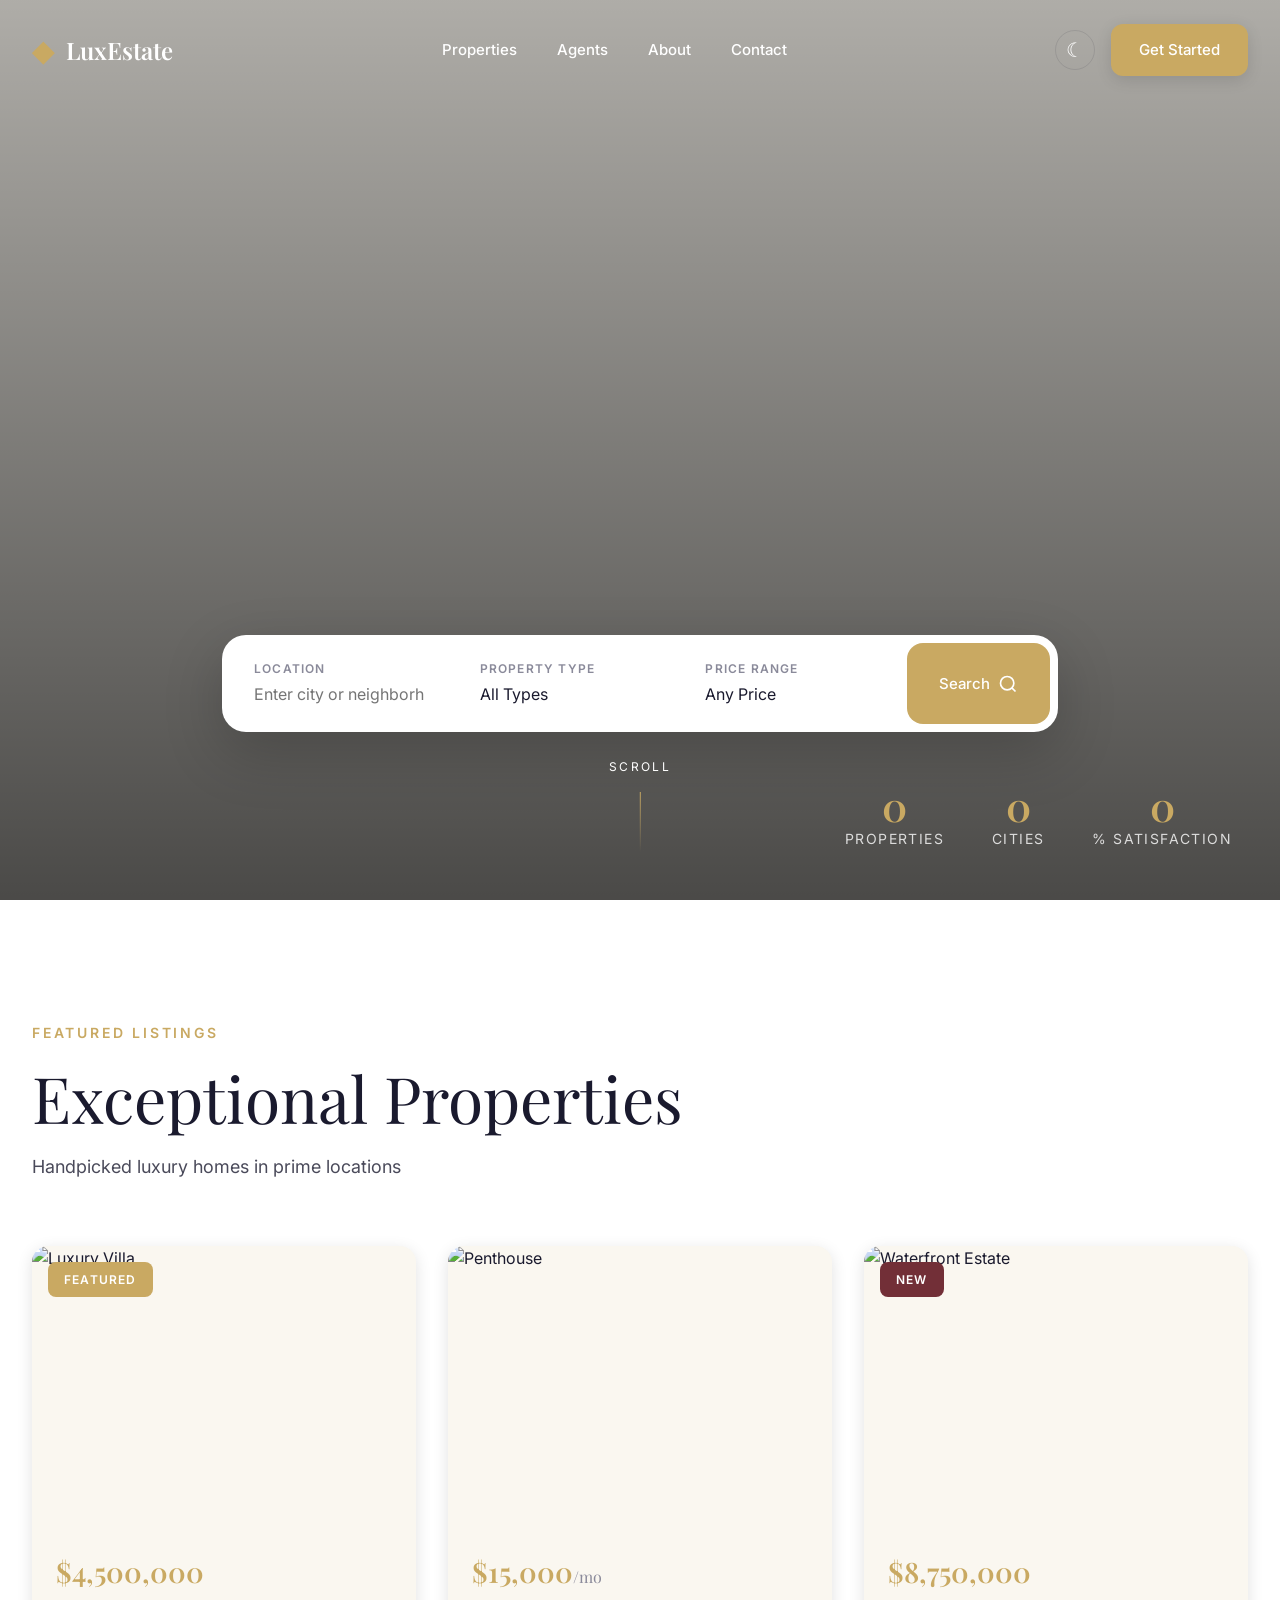
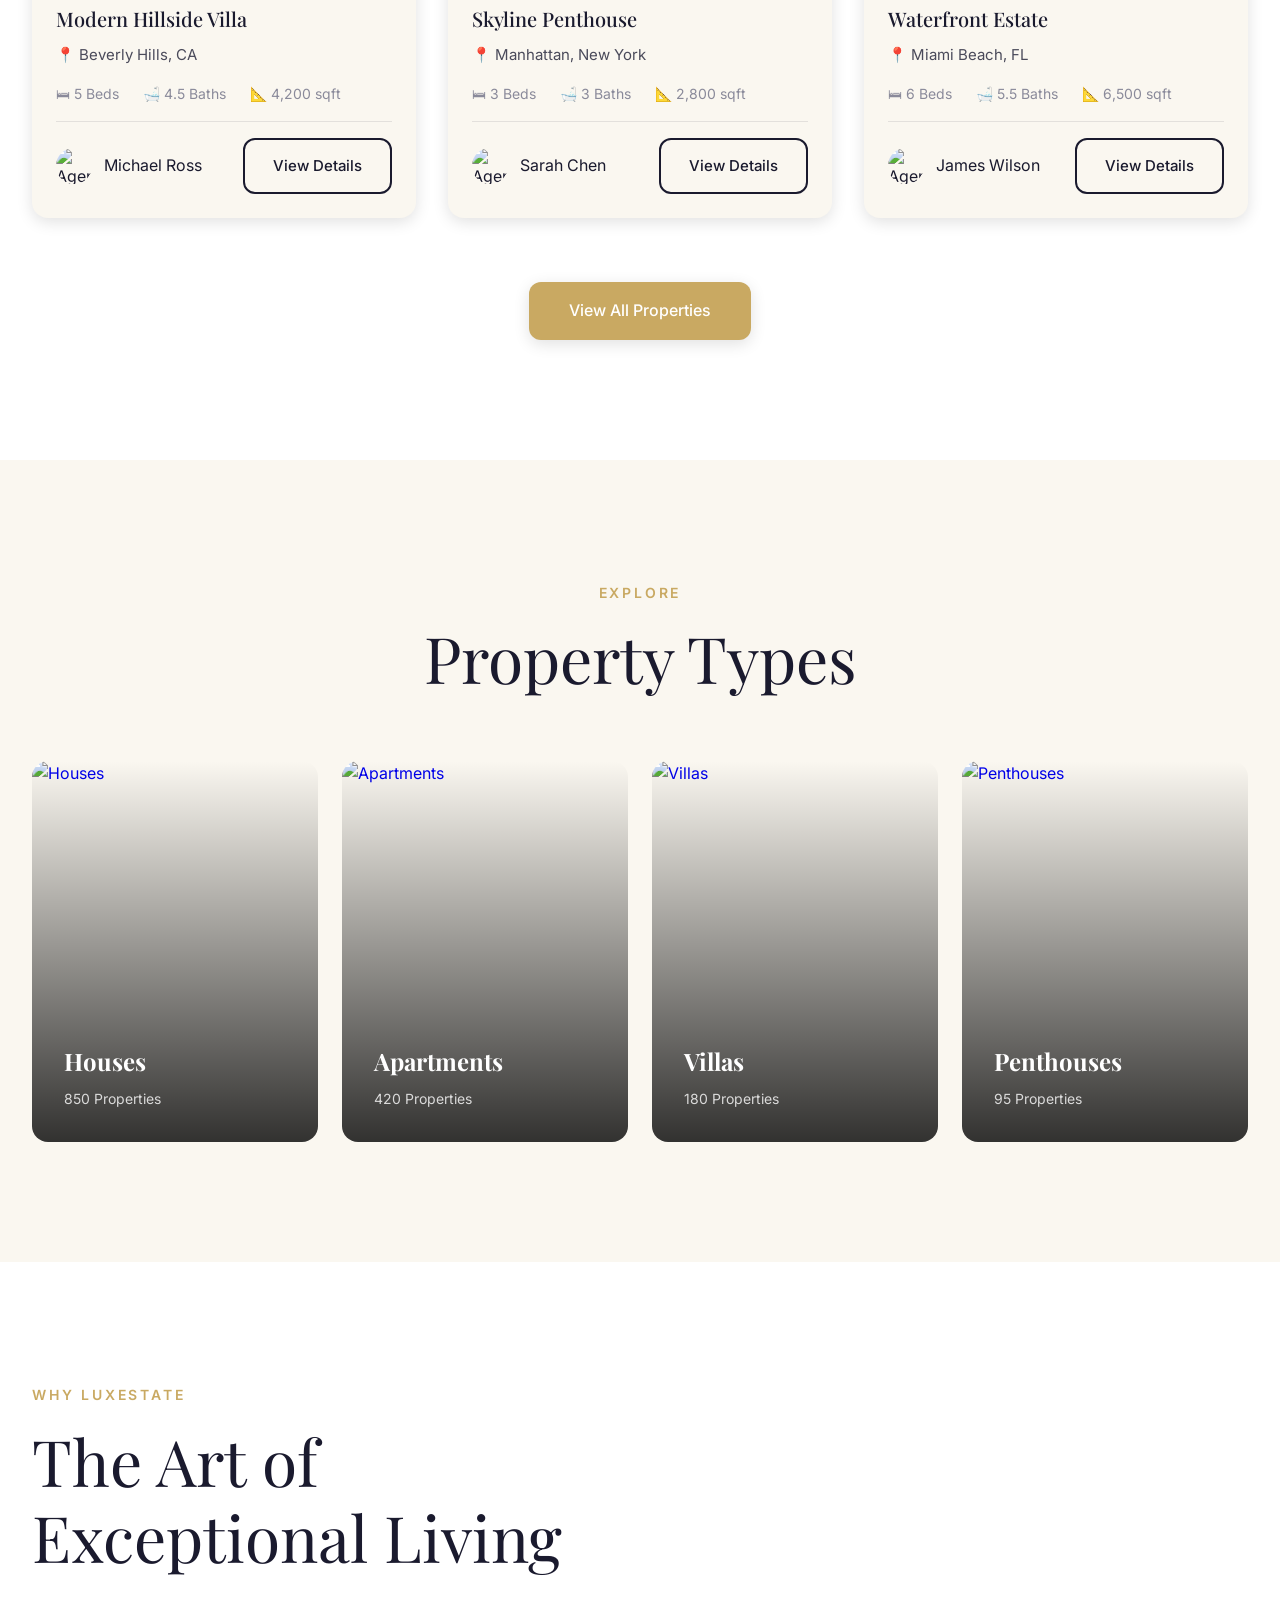
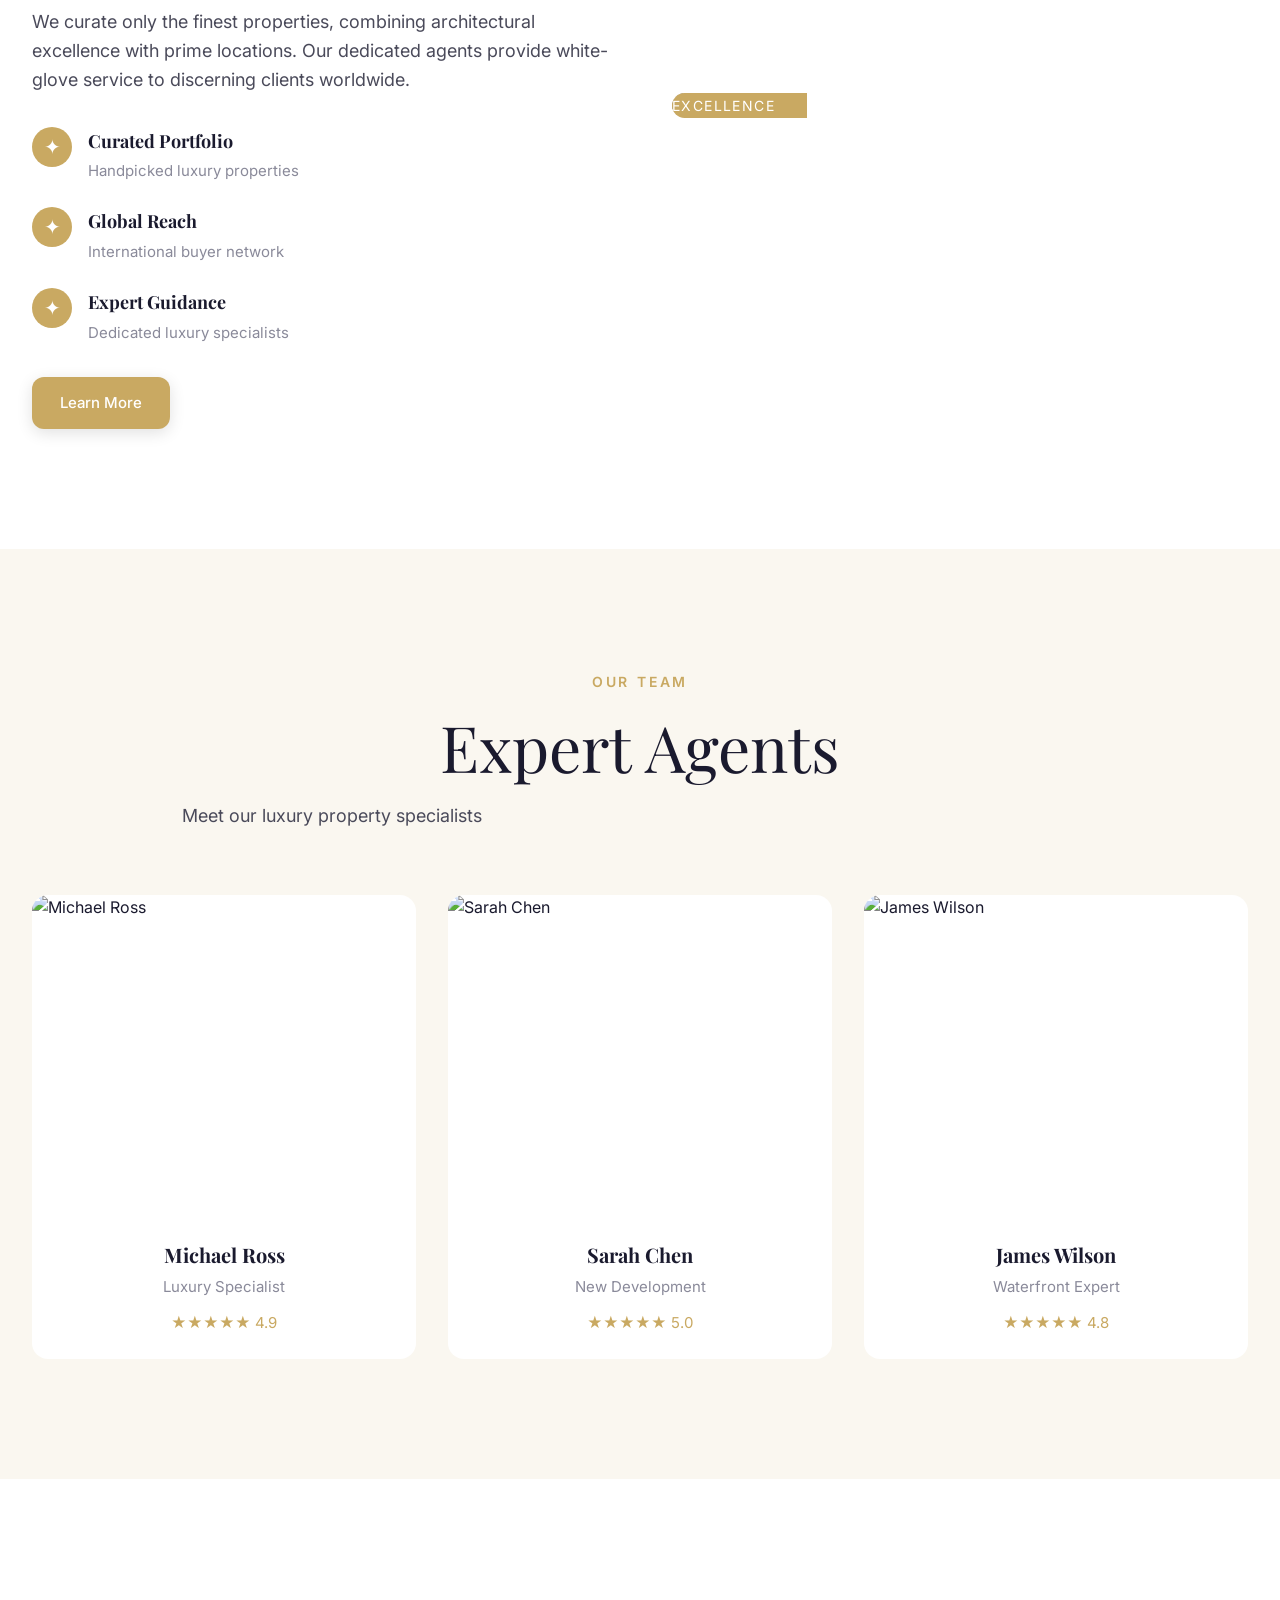
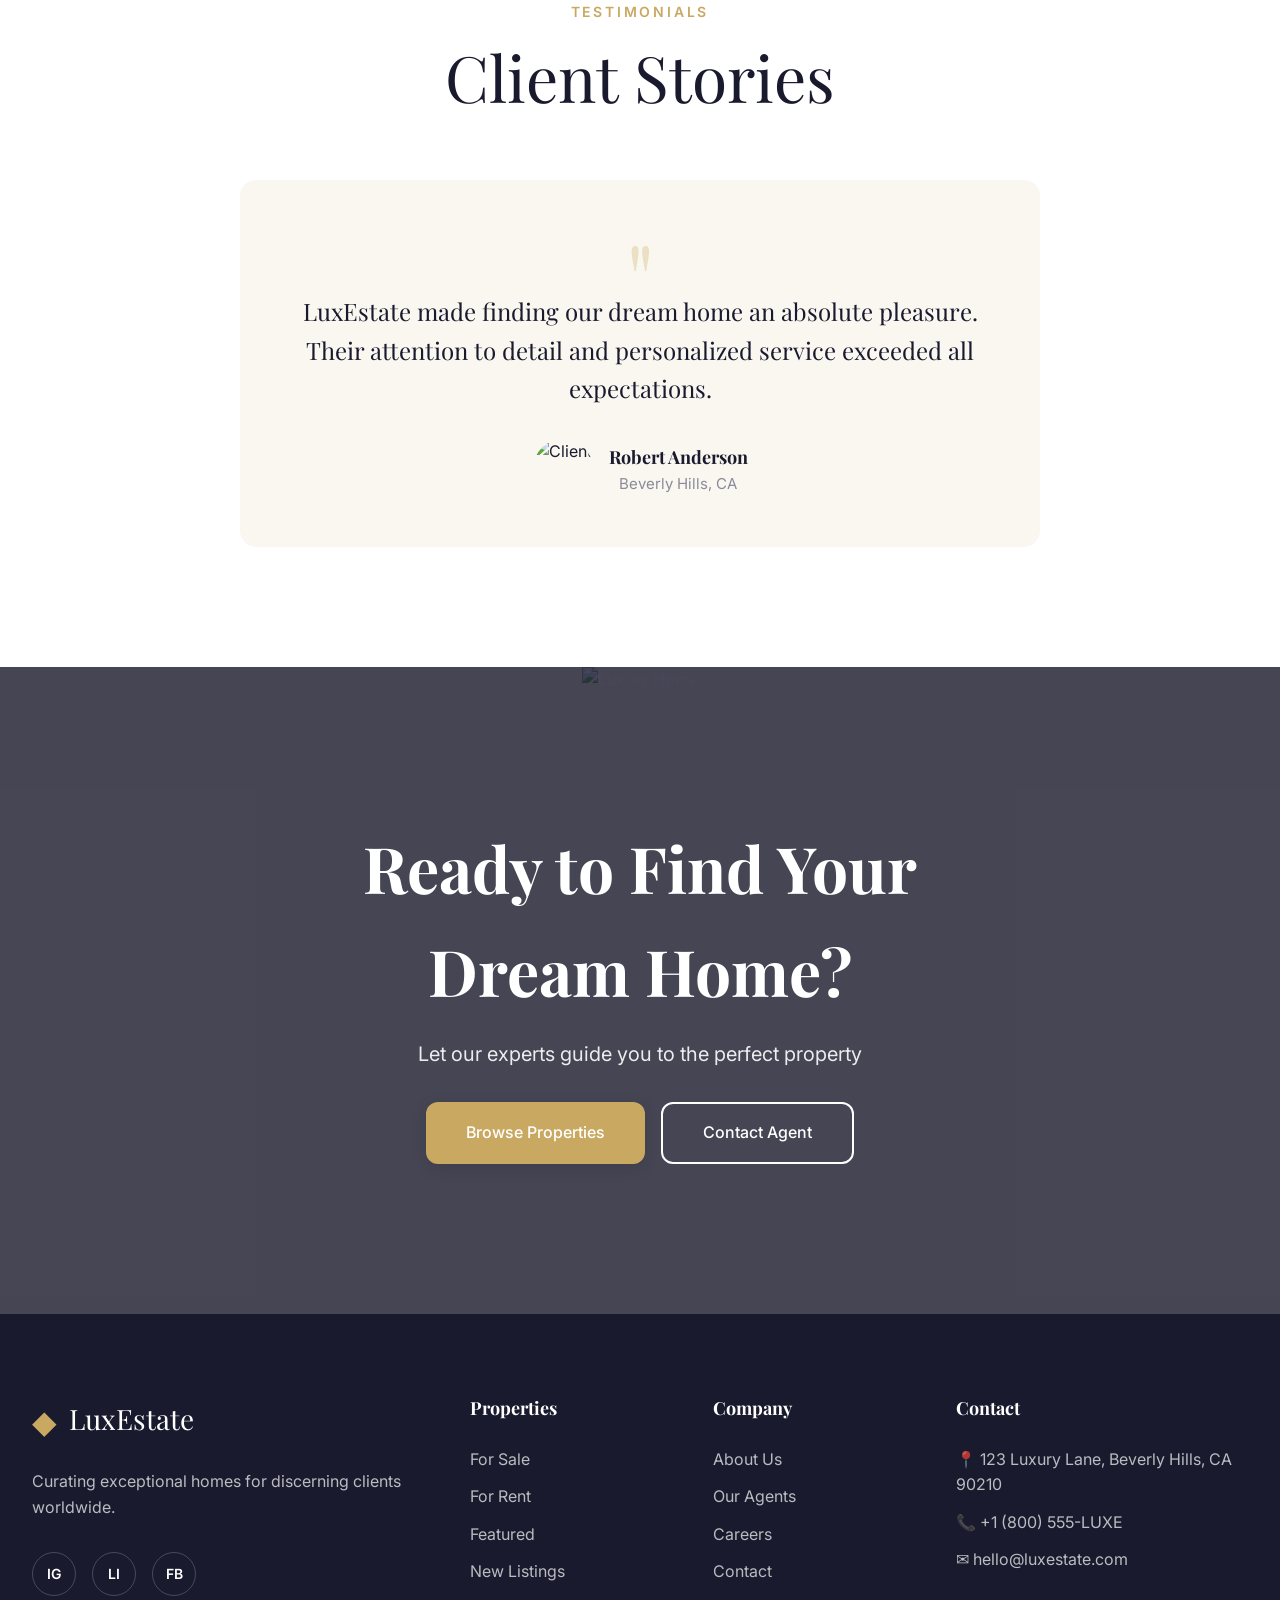
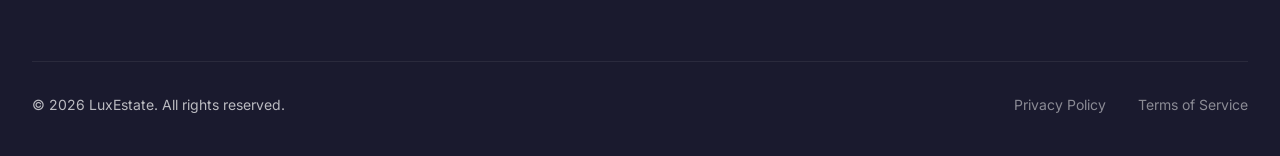
==== index.html @ 27dfebf6 "Initial commit: LuxEstate - Classic luxury real estate website\n\nFeatures:\n- Dramatic GSAP animati" ====
<!DOCTYPE html>
<html lang="en">
<head>
    <meta charset="UTF-8">
    <meta name="viewport" content="width=device-width, initial-scale=1.0">
    <title>LuxEstate - Premium Real Estate</title>
    <link rel="preconnect" href="https://fonts.googleapis.com">
    <link rel="preconnect" href="https://fonts.gstatic.com" crossorigin>
    <link href="https://fonts.googleapis.com/css2?family=Playfair+Display:wght@400;500;600;700&family=Inter:wght@300;400;500;600&display=swap" rel="stylesheet">
    <link rel="stylesheet" href="css/style.css">
    <script src="https://cdnjs.cloudflare.com/ajax/libs/gsap/3.12.2/gsap.min.js"></script>
    <script src="https://cdnjs.cloudflare.com/ajax/libs/gsap/3.12.2/ScrollTrigger.min.js"></script>
</head>
<body data-theme="light">
    <!-- Loading Screen -->
    <div id="loading-screen">
        <div class="loading-content">
            <div class="loading-logo">LuxEstate</div>
            <div class="loading-bar">
                <div class="loading-progress"></div>
            </div>
        </div>
    </div>

    <!-- Floating Navigation -->
    <nav id="navbar" class="floating-nav">
        <div class="nav-container">
            <a href="#" class="nav-logo">
                <span class="logo-icon">◆</span>
                <span class="logo-text">LuxEstate</span>
            </a>
            <div class="nav-links">
                <a href="#properties" class="nav-link">Properties</a>
                <a href="#agents" class="nav-link">Agents</a>
                <a href="#about" class="nav-link">About</a>
                <a href="#contact" class="nav-link">Contact</a>
            </div>
            <div class="nav-actions">
                <button id="theme-toggle" class="theme-btn" aria-label="Toggle theme">
                    <span class="theme-icon">☀</span>
                </button>
                <a href="#contact" class="btn btn-primary nav-cta">Get Started</a>
            </div>
            <button class="mobile-menu-btn" aria-label="Menu">
                <span></span><span></span><span></span>
            </button>
        </div>
    </nav>

    <!-- Hero Section -->
    <section id="hero" class="hero">
        <div class="hero-bg">
            <div class="hero-slideshow">
                <div class="slide active" style="background-image: url('https://images.unsplash.com/photo-1600596542815-ffad4c1539a9?w=1920')"></div>
                <div class="slide" style="background-image: url('https://images.unsplash.com/photo-1613490493576-7fde63acd811?w=1920')"></div>
                <div class="slide" style="background-image: url('https://images.unsplash.com/photo-1600607687939-ce8a6c25118c?w=1920')"></div>
            </div>
            <div class="hero-overlay"></div>
            <video class="hero-video" autoplay muted loop playsinline>
                <source src="https://assets.mixkit.co/videos/preview/mixkit-aerial-view-of-a-luxury-house-3241-large.mp4" type="video/mp4">
            </video>
        </div>
        <div class="hero-content">
            <div class="hero-label reveal-text">Luxury Living Redefined</div>
            <h1 class="hero-title">
                <span class="reveal-text">Discover</span>
                <span class="reveal-text gold">Extraordinary</span>
                <span class="reveal-text">Homes</span>
            </h1>
            <p class="hero-subtitle reveal-text">Premium properties curated for the discerning few</p>
            <div class="hero-search">
                <div class="search-box">
                    <div class="search-field">
                        <label>Location</label>
                        <input type="text" placeholder="Enter city or neighborhood">
                    </div>
                    <div class="search-field">
                        <label>Property Type</label>
                        <select>
                            <option>All Types</option>
                            <option>House</option>
                            <option>Condo</option>
                            <option>Villa</option>
                            <option>Penthouse</option>
                        </select>
                    </div>
                    <div class="search-field">
                        <label>Price Range</label>
                        <select>
                            <option>Any Price</option>
                            <option>$500k - $1M</option>
                            <option>$1M - $5M</option>
                            <option>$5M+</option>
                        </select>
                    </div>
                    <button class="btn btn-search">
                        <span>Search</span>
                        <svg width="20" height="20" viewBox="0 0 24 24" fill="none" stroke="currentColor" stroke-width="2">
                            <circle cx="11" cy="11" r="8"></circle>
                            <path d="m21 21-4.35-4.35"></path>
                        </svg>
                    </button>
                </div>
            </div>
        </div>
        <div class="hero-scroll">
            <div class="scroll-indicator">
                <span>Scroll</span>
                <div class="scroll-line"></div>
            </div>
        </div>
        <div class="hero-stats">
            <div class="stat-item" data-count="2500">
                <span class="stat-number">0</span>
                <span class="stat-label">Properties</span>
            </div>
            <div class="stat-item" data-count="150">
                <span class="stat-number">0</span>
                <span class="stat-label">Cities</span>
            </div>
            <div class="stat-item" data-count="98">
                <span class="stat-number">0</span>
                <span class="stat-label">% Satisfaction</span>
            </div>
        </div>
    </section>

    <!-- Featured Properties -->
    <section id="properties" class="featured-properties">
        <div class="container">
            <div class="section-header">
                <span class="section-label">Featured Listings</span>
                <h2 class="section-title">Exceptional Properties</h2>
                <p class="section-subtitle">Handpicked luxury homes in prime locations</p>
            </div>
            <div class="properties-grid">
                <!-- Property Card 1 -->
                <article class="property-card" data-tilt>
                    <div class="property-badge">Featured</div>
                    <div class="property-image">
                        <img src="https://images.unsplash.com/photo-1600585154340-be6161a56a0c?w=800" alt="Luxury Villa" loading="lazy">
                        <div class="property-overlay">
                            <button class="btn-favorite" aria-label="Add to favorites">
                                <svg width="24" height="24" viewBox="0 0 24 24" fill="none" stroke="currentColor" stroke-width="2">
                                    <path d="M20.84 4.61a5.5 5.5 0 0 0-7.78 0L12 5.67l-1.06-1.06a5.5 5.5 0 0 0-7.78 7.78l1.06 1.06L12 21.23l7.78-7.78 1.06-1.06a5.5 5.5 0 0 0 0-7.78z"></path>
                                </svg>
                            </button>
                            <span class="property-tag">For Sale</span>
                        </div>
                    </div>
                    <div class="property-info">
                        <div class="property-price">$4,500,000</div>
                        <h3 class="property-title">Modern Hillside Villa</h3>
                        <p class="property-address">📍 Beverly Hills, CA</p>
                        <div class="property-features">
                            <span>🛏 5 Beds</span>
                            <span>🛁 4.5 Baths</span>
                            <span>📐 4,200 sqft</span>
                        </div>
                        <div class="property-footer">
                            <div class="property-agent">
                                <img src="https://images.unsplash.com/photo-1560250097-0b93528c311a?w=100" alt="Agent" class="agent-avatar">
                                <span>Michael Ross</span>
                            </div>
                            <a href="properties/detail.html?id=1" class="btn btn-outline">View Details</a>
                        </div>
                    </div>
                </article>

                <!-- Property Card 2 -->
                <article class="property-card" data-tilt>
                    <div class="property-image">
                        <img src="https://images.unsplash.com/photo-1600607687644-c7171b42498c?w=800" alt="Penthouse" loading="lazy">
                        <div class="property-overlay">
                            <button class="btn-favorite" aria-label="Add to favorites">
                                <svg width="24" height="24" viewBox="0 0 24 24" fill="none" stroke="currentColor" stroke-width="2">
                                    <path d="M20.84 4.61a5.5 5.5 0 0 0-7.78 0L12 5.67l-1.06-1.06a5.5 5.5 0 0 0-7.78 7.78l1.06 1.06L12 21.23l7.78-7.78 1.06-1.06a5.5 5.5 0 0 0 0-7.78z"></path>
                                </svg>
                            </button>
                            <span class="property-tag rent">For Rent</span>
                        </div>
                    </div>
                    <div class="property-info">
                        <div class="property-price">$15,000<span class="price-period">/mo</span></div>
                        <h3 class="property-title">Skyline Penthouse</h3>
                        <p class="property-address">📍 Manhattan, New York</p>
                        <div class="property-features">
                            <span>🛏 3 Beds</span>
                            <span>🛁 3 Baths</span>
                            <span>📐 2,800 sqft</span>
                        </div>
                        <div class="property-footer">
                            <div class="property-agent">
                                <img src="https://images.unsplash.com/photo-1573496359142-b8d87734a5a2?w=100" alt="Agent" class="agent-avatar">
                                <span>Sarah Chen</span>
                            </div>
                            <a href="properties/detail.html?id=2" class="btn btn-outline">View Details</a>
                        </div>
                    </div>
                </article>

                <!-- Property Card 3 -->
                <article class="property-card" data-tilt>
                    <div class="property-badge new">New</div>
                    <div class="property-image">
                        <img src="https://images.unsplash.com/photo-1600566753190-17f0baa2a6c3?w=800" alt="Waterfront Estate" loading="lazy">
                        <div class="property-overlay">
                            <button class="btn-favorite" aria-label="Add to favorites">
                                <svg width="24" height="24" viewBox="0 0 24 24" fill="none" stroke="currentColor" stroke-width="2">
                                    <path d="M20.84 4.61a5.5 5.5 0 0 0-7.78 0L12 5.67l-1.06-1.06a5.5 5.5 0 0 0-7.78 7.78l1.06 1.06L12 21.23l7.78-7.78 1.06-1.06a5.5 5.5 0 0 0 0-7.78z"></path>
                                </svg>
                            </button>
                            <span class="property-tag">For Sale</span>
                        </div>
                    </div>
                    <div class="property-info">
                        <div class="property-price">$8,750,000</div>
                        <h3 class="property-title">Waterfront Estate</h3>
                        <p class="property-address">📍 Miami Beach, FL</p>
                        <div class="property-features">
                            <span>🛏 6 Beds</span>
                            <span>🛁 5.5 Baths</span>
                            <span>📐 6,500 sqft</span>
                        </div>
                        <div class="property-footer">
                            <div class="property-agent">
                                <img src="https://images.unsplash.com/photo-1472099645785-5658abf4ff4e?w=100" alt="Agent" class="agent-avatar">
                                <span>James Wilson</span>
                            </div>
                            <a href="properties/detail.html?id=3" class="btn btn-outline">View Details</a>
                        </div>
                    </div>
                </article>
            </div>
            <div class="section-footer">
                <a href="properties/index.html" class="btn btn-primary btn-large">View All Properties</a>
            </div>
        </div>
    </section>

    <!-- Property Categories -->
    <section id="categories" class="categories">
        <div class="container">
            <div class="section-header centered">
                <span class="section-label">Explore</span>
                <h2 class="section-title">Property Types</h2>
            </div>
            <div class="categories-grid">
                <a href="properties/index.html?type=house" class="category-card">
                    <div class="category-image">
                        <img src="https://images.unsplash.com/photo-1600047509807-ba8f99d2cdde?w=600" alt="Houses">
                    </div>
                    <div class="category-content">
                        <h3>Houses</h3>
                        <span class="category-count">850 Properties</span>
                    </div>
                </a>
                <a href="properties/index.html?type=apartment" class="category-card">
                    <div class="category-image">
                        <img src="https://images.unsplash.com/photo-1545324418-cc1a3fa10c00?w=600" alt="Apartments">
                    </div>
                    <div class="category-content">
                        <h3>Apartments</h3>
                        <span class="category-count">420 Properties</span>
                    </div>
                </a>
                <a href="properties/index.html?type=villa" class="category-card">
                    <div class="category-image">
                        <img src="https://images.unsplash.com/photo-1613490493576-7fde63acd811?w=600" alt="Villas">
                    </div>
                    <div class="category-content">
                        <h3>Villas</h3>
                        <span class="category-count">180 Properties</span>
                    </div>
                </a>
                <a href="properties/index.html?type=penthouse" class="category-card">
                    <div class="category-image">
                        <img src="https://images.unsplash.com/photo-1600607687939-ce8a6c25118c?w=600" alt="Penthouses">
                    </div>
                    <div class="category-content">
                        <h3>Penthouses</h3>
                        <span class="category-count">95 Properties</span>
                    </div>
                </a>
            </div>
        </div>
    </section>

    <!-- Why Choose Us -->
    <section id="why-us" class="why-us">
        <div class="container">
            <div class="why-us-grid">
                <div class="why-us-content">
                    <span class="section-label">Why LuxEstate</span>
                    <h2 class="section-title">The Art of Exceptional Living</h2>
                    <p class="section-text">We curate only the finest properties, combining architectural excellence with prime locations. Our dedicated agents provide white-glove service to discerning clients worldwide.</p>
                    <div class="features-list">
                        <div class="feature-item">
                            <div class="feature-icon">✦</div>
                            <div class="feature-text">
                                <h4>Curated Portfolio</h4>
                                <p>Handpicked luxury properties</p>
                            </div>
                        </div>
                        <div class="feature-item">
                            <div class="feature-icon">✦</div>
                            <div class="feature-text">
                                <h4>Global Reach</h4>
                                <p>International buyer network</p>
                            </div>
                        </div>
                        <div class="feature-item">
                            <div class="feature-icon">✦</div>
                            <div class="feature-text">
                                <h4>Expert Guidance</h4>
                                <p>Dedicated luxury specialists</p>
                            </div>
                        </div>
                    </div>
                    <a href="#about" class="btn btn-primary">Learn More</a>
                </div>
                <div class="why-us-image">
                    <div class="image-wrapper">
                        <img src="https://images.unsplash.com/photo-1600573472550-999b3c0e1459?w=800" alt="Luxury Interior">
                        <div class="experience-badge">
                            <span class="years">25+</span>
                            <span class="text">Years of<br>Excellence</span>
                        </div>
                    </div>
                </div>
            </div>
        </div>
    </section>

    <!-- Top Agents -->
    <section id="agents" class="top-agents">
        <div class="container">
            <div class="section-header centered">
                <span class="section-label">Our Team</span>
                <h2 class="section-title">Expert Agents</h2>
                <p class="section-subtitle">Meet our luxury property specialists</p>
            </div>
            <div class="agents-grid">
                <div class="agent-card">
                    <div class="agent-image">
                        <img src="https://images.unsplash.com/photo-1560250097-0b93528c311a?w=400" alt="Michael Ross">
                        <div class="agent-overlay">
                            <div class="agent-stats">
                                <span>128 Sales</span>
                                <span>$450M Volume</span>
                            </div>
                        </div>
                    </div>
                    <div class="agent-info">
                        <h3>Michael Ross</h3>
                        <p class="agent-title">Luxury Specialist</p>
                        <div class="agent-rating">★★★★★ 4.9</div>
                    </div>
                </div>
                <div class="agent-card">
                    <div class="agent-image">
                        <img src="https://images.unsplash.com/photo-1573496359142-b8d87734a5a2?w=400" alt="Sarah Chen">
                        <div class="agent-overlay">
                            <div class="agent-stats">
                                <span>95 Sales</span>
                                <span>$380M Volume</span>
                            </div>
                        </div>
                    </div>
                    <div class="agent-info">
                        <h3>Sarah Chen</h3>
                        <p class="agent-title">New Development</p>
                        <div class="agent-rating">★★★★★ 5.0</div>
                    </div>
                </div>
                <div class="agent-card">
                    <div class="agent-image">
                        <img src="https://images.unsplash.com/photo-1472099645785-5658abf4ff4e?w=400" alt="James Wilson">
                        <div class="agent-overlay">
                            <div class="agent-stats">
                                <span>156 Sales</span>
                                <span>$520M Volume</span>
                            </div>
                        </div>
                    </div>
                    <div class="agent-info">
                        <h3>James Wilson</h3>
                        <p class="agent-title">Waterfront Expert</p>
                        <div class="agent-rating">★★★★★ 4.8</div>
                    </div>
                </div>
            </div>
        </div>
    </section>

    <!-- Testimonials -->
    <section id="testimonials" class="testimonials">
        <div class="container">
            <div class="section-header centered">
                <span class="section-label">Testimonials</span>
                <h2 class="section-title">Client Stories</h2>
            </div>
            <div class="testimonials-slider">
                <div class="testimonial-card">
                    <div class="testimonial-quote">"</div>
                    <p class="testimonial-text">LuxEstate made finding our dream home an absolute pleasure. Their attention to detail and personalized service exceeded all expectations.</p>
                    <div class="testimonial-author">
                        <img src="https://images.unsplash.com/photo-1507003211169-0a1dd7228f2d?w=100" alt="Client">
                        <div>
                            <h4>Robert Anderson</h4>
                            <p>Beverly Hills, CA</p>
                        </div>
                    </div>
                </div>
            </div>
        </div>
    </section>

    <!-- CTA Section -->
    <section id="cta" class="cta-section">
        <div class="cta-background">
            <img src="https://images.unsplash.com/photo-1600566753086-00f18fb6b3ea?w=1920" alt="Luxury Home">
        </div>
        <div class="cta-overlay"></div>
        <div class="cta-content">
            <h2 class="cta-title">Ready to Find Your Dream Home?</h2>
            <p class="cta-subtitle">Let our experts guide you to the perfect property</p>
            <div class="cta-buttons">
                <a href="properties/index.html" class="btn btn-primary btn-large">Browse Properties</a>
                <a href="#contact" class="btn btn-outline btn-large light">Contact Agent</a>
            </div>
        </div>
    </section>

    <!-- Footer -->
    <footer class="footer">
        <div class="container">
            <div class="footer-grid">
                <div class="footer-brand">
                    <a href="#" class="footer-logo">
                        <span class="logo-icon">◆</span>
                        <span class="logo-text">LuxEstate</span>
                    </a>
                    <p class="footer-tagline">Curating exceptional homes for discerning clients worldwide.</p>
                    <div class="social-links">
                        <a href="#" aria-label="Instagram">IG</a>
                        <a href="#" aria-label="LinkedIn">LI</a>
                        <a href="#" aria-label="Facebook">FB</a>
                    </div>
                </div>
                <div class="footer-links">
                    <h4>Properties</h4>
                    <ul>
                        <li><a href="properties/index.html">For Sale</a></li>
                        <li><a href="properties/index.html?type=rent">For Rent</a></li>
                        <li><a href="properties/index.html?featured=true">Featured</a></li>
                        <li><a href="properties/index.html?new=true">New Listings</a></li>
                    </ul>
                </div>
                <div class="footer-links">
                    <h4>Company</h4>
                    <ul>
                        <li><a href="#about">About Us</a></li>
                        <li><a href="#agents">Our Agents</a></li>
                        <li><a href="#">Careers</a></li>
                        <li><a href="#contact">Contact</a></li>
                    </ul>
                </div>
                <div class="footer-contact">
                    <h4>Contact</h4>
                    <p>📍 123 Luxury Lane, Beverly Hills, CA 90210</p>
                    <p>📞 +1 (800) 555-LUXE</p>
                    <p>✉ hello@luxestate.com</p>
                </div>
            </div>
            <div class="footer-bottom">
                <p>&copy; 2026 LuxEstate. All rights reserved.</p>
                <div class="footer-legal">
                    <a href="#">Privacy Policy</a>
                    <a href="#">Terms of Service</a>
                </div>
            </div>
        </div>
    </footer>

    <!-- Mobile Bottom Navigation -->
    <nav class="mobile-nav">
        <a href="#hero" class="mobile-nav-item active">
            <span class="icon">🏠</span>
            <span>Home</span>
        </a>
        <a href="properties/index.html" class="mobile-nav-item">
            <span class="icon">🏢</span>
            <span>Properties</span>
        </a>
        <a href="#agents" class="mobile-nav-item">
            <span class="icon">👤</span>
            <span>Agents</span>
        </a>
        <a href="#contact" class="mobile-nav-item">
            <span class="icon">✉</span>
            <span>Contact</span>
        </a>
    </nav>

    <script src="js/app.js"></script>
</body>
</html>
---- css/style.css ----
/* LuxEstate - Classic Luxury Real Estate
 * Design System: Classic + Dramatic Animations
 * Fonts: Playfair Display + Inter
 */

/* ========================================
   CSS VARIABLES & THEMES
   ======================================== */
:root {
    /* Classic Light Theme */
    --bg-primary: #FAF7F0;
    --bg-secondary: #FFFFFF;
    --bg-tertiary: #F5F2EB;
    --bg-dark: #1A1A2E;
    
    --text-primary: #1A1A2E;
    --text-secondary: #4A4A5A;
    --text-muted: #8A8A9A;
    --text-light: #FFFFFF;
    
    --accent-gold: #C9A962;
    --accent-gold-light: #D4AF37;
    --accent-gold-dark: #A88B4A;
    --accent-burgundy: #722F37;
    --accent-navy: #1A1A2E;
    
    --border-light: rgba(26, 26, 46, 0.1);
    --border-medium: rgba(26, 26, 46, 0.2);
    
    --shadow-sm: 0 2px 8px rgba(0,0,0,0.08);
    --shadow-md: 0 4px 16px rgba(0,0,0,0.12);
    --shadow-lg: 0 8px 32px rgba(0,0,0,0.15);
    --shadow-xl: 0 20px 60px rgba(0,0,0,0.2);
    
    --radius-sm: 8px;
    --radius-md: 12px;
    --radius-lg: 16px;
    --radius-xl: 24px;
    
    --font-display: 'Playfair Display', serif;
    --font-body: 'Inter', sans-serif;
    
    --transition-fast: 0.2s ease;
    --transition-medium: 0.4s cubic-bezier(0.4, 0, 0.2, 1);
    --transition-slow: 0.6s cubic-bezier(0.4, 0, 0.2, 1);
    
    --container-width: 1280px;
    --section-padding: 120px;
}

/* Dark Theme */
[data-theme="dark"] {
    --bg-primary: #0F0F1A;
    --bg-secondary: #1A1A2E;
    --bg-tertiary: #252540;
    --bg-dark: #0A0A12;
    
    --text-primary: #FAF7F0;
    --text-secondary: #C8C8D8;
    --text-muted: #888898;
    --text-light: #FFFFFF;
    
    --accent-gold: #D4AF37;
    --accent-gold-light: #E4C767;
    --accent-gold-dark: #C9A962;
    
    --border-light: rgba(250, 247, 240, 0.1);
    --border-medium: rgba(250, 247, 240, 0.2);
    
    --shadow-sm: 0 2px 8px rgba(0,0,0,0.3);
    --shadow-md: 0 4px 16px rgba(0,0,0,0.4);
    --shadow-lg: 0 8px 32px rgba(0,0,0,0.5);
    --shadow-xl: 0 20px 60px rgba(0,0,0,0.6);
}

/* ========================================
   RESET & BASE
   ======================================== */
*, *::before, *::after {
    margin: 0;
    padding: 0;
    box-sizing: border-box;
}

html {
    font-size: 16px;
    scroll-behavior: smooth;
    -webkit-font-smoothing: antialiased;
    -moz-osx-font-smoothing: grayscale;
}

body {
    font-family: var(--font-body);
    background-color: var(--bg-primary);
    color: var(--text-primary);
    line-height: 1.6;
    overflow-x: hidden;
    transition: background-color var(--transition-medium), color var(--transition-medium);
}

/* Hide scrollbar but allow scrolling */
::-webkit-scrollbar {
    width: 8px;
}

::-webkit-scrollbar-track {
    background: var(--bg-secondary);
}

::-webkit-scrollbar-thumb {
    background: var(--accent-gold);
    border-radius: 4px;
}

::-webkit-scrollbar-thumb:hover {
    background: var(--accent-gold-dark);
}

/* Selection */
::selection {
    background-color: var(--accent-gold);
    color: var(--text-primary);
}

/* ========================================
   LOADING SCREEN
   ======================================== */
#loading-screen {
    position: fixed;
    inset: 0;
    background: var(--bg-primary);
    display: flex;
    align-items: center;
    justify-content: center;
    z-index: 10000;
    transition: opacity 0.5s ease, visibility 0.5s ease;
}

#loading-screen.hidden {
    opacity: 0;
    visibility: hidden;
    pointer-events: none;
}

.loading-content {
    text-align: center;
}

.loading-logo {
    font-family: var(--font-display);
    font-size: 2.5rem;
    font-weight: 600;
    color: var(--text-primary);
    margin-bottom: 2rem;
    letter-spacing: 0.1em;
}

.loading-bar {
    width: 200px;
    height: 2px;
    background: var(--border-light);
    border-radius: 2px;
    overflow: hidden;
}

.loading-progress {
    width: 0%;
    height: 100%;
    background: var(--accent-gold);
    animation: loadingProgress 2s ease-in-out forwards;
}

@keyframes loadingProgress {
    0% { width: 0%; }
    100% { width: 100%; }
}

/* ========================================
   NAVIGATION
   ======================================== */
.floating-nav {
    position: fixed;
    top: 0;
    left: 0;
    right: 0;
    z-index: 1000;
    padding: 1.5rem 2rem;
    transition: all var(--transition-medium);
    background: transparent;
}

.floating-nav.scrolled {
    background: rgba(var(--bg-secondary), 0.9);
    backdrop-filter: blur(20px);
    -webkit-backdrop-filter: blur(20px);
    box-shadow: var(--shadow-sm);
    padding: 1rem 2rem;
}

.nav-container {
    max-width: var(--container-width);
    margin: 0 auto;
    display: flex;
    align-items: center;
    justify-content: space-between;
}

.nav-logo {
    display: flex;
    align-items: center;
    gap: 0.75rem;
    text-decoration: none;
    color: var(--text-light);
    font-family: var(--font-display);
    font-size: 1.5rem;
    font-weight: 600;
    transition: color var(--transition-fast);
}

.floating-nav.scrolled .nav-logo {
    color: var(--text-primary);
}

.logo-icon {
    color: var(--accent-gold);
    font-size: 1.75rem;
}

.nav-links {
    display: flex;
    gap: 2.5rem;
}

.nav-link {
    text-decoration: none;
    color: var(--text-light);
    font-weight: 500;
    font-size: 0.9375rem;
    position: relative;
    transition: color var(--transition-fast);
}

.floating-nav.scrolled .nav-link {
    color: var(--text-primary);
}

.nav-link::after {
    content: '';
    position: absolute;
    bottom: -4px;
    left: 0;
    width: 0;
    height: 2px;
    background: var(--accent-gold);
    transition: width var(--transition-fast);
}

.nav-link:hover::after {
    width: 100%;
}

.nav-actions {
    display: flex;
    align-items: center;
    gap: 1rem;
}

.theme-btn {
    width: 40px;
    height: 40px;
    border-radius: 50%;
    border: 1px solid var(--border-light);
    background: transparent;
    color: var(--text-light);
    font-size: 1.25rem;
    cursor: pointer;
    transition: all var(--transition-fast);
    display: flex;
    align-items: center;
    justify-content: center;
}

.floating-nav.scrolled .theme-btn {
    color: var(--text-primary);
}

.theme-btn:hover {
    background: var(--accent-gold);
    color: var(--text-light);
    border-color: var(--accent-gold);
}

.mobile-menu-btn {
    display: none;
    flex-direction: column;
    gap: 5px;
    background: none;
    border: none;
    cursor: pointer;
    padding: 5px;
}

.mobile-menu-btn span {
    width: 25px;
    height: 2px;
    background: var(--text-light);
    transition: all var(--transition-fast);
}

/* ========================================
   BUTTONS
   ======================================== */
.btn {
    display: inline-flex;
    align-items: center;
    justify-content: center;
    gap: 0.5rem;
    padding: 0.875rem 1.75rem;
    font-family: var(--font-body);
    font-weight: 500;
    font-size: 0.9375rem;
    border-radius: var(--radius-md);
    border: none;
    cursor: pointer;
    transition: all var(--transition-medium);
    text-decoration: none;
    position: relative;
    overflow: hidden;
}

.btn::before {
    content: '';
    position: absolute;
    top: 0;
    left: -100%;
    width: 100%;
    height: 100%;
    background: linear-gradient(
        90deg,
        transparent,
        rgba(255,255,255,0.2),
        transparent
    );
    transition: left 0.5s ease;
}

.btn:hover::before {
    left: 100%;
}

.btn-primary {
    background: var(--accent-gold);
    color: var(--text-light);
    box-shadow: var(--shadow-md);
}

.btn-primary:hover {
    background: var(--accent-gold-dark);
    transform: translateY(-2px);
    box-shadow: var(--shadow-lg);
}

.btn-outline {
    background: transparent;
    border: 2px solid var(--text-primary);
    color: var(--text-primary);
}

.btn-outline:hover {
    background: var(--text-primary);
    color: var(--bg-primary);
}

.btn-outline.light {
    border-color: var(--text-light);
    color: var(--text-light);
}

.btn-outline.light:hover {
    background: var(--text-light);
    color: var(--bg-dark);
}

.btn-large {
    padding: 1rem 2.5rem;
    font-size: 1rem;
}

/* ========================================
   HERO SECTION
   ======================================== */
.hero {
    position: relative;
    min-height: 100vh;
    display: flex;
    align-items: center;
    justify-content: center;
    overflow: hidden;
}

.hero-bg {
    position: absolute;
    inset: 0;
    z-index: 0;
}

.hero-slideshow {
    position: absolute;
    inset: 0;
}

.slide {
    position: absolute;
    inset: 0;
    background-size: cover;
    background-position: center;
    opacity: 0;
    transition: opacity 1.5s ease-in-out;
    animation: kenBurns 20s ease-in-out infinite alternate;
}

.slide.active {
    opacity: 1;
}

@keyframes kenBurns {
    0% { transform: scale(1.1); }
    100% { transform: scale(1); }
}

.hero-video {
    position: absolute;
    inset: 0;
    width: 100%;
    height: 100%;
    object-fit: cover;
    opacity: 0;
}

.hero-overlay {
    position: absolute;
    inset: 0;
    background: linear-gradient(
        to bottom,
        rgba(0,0,0,0.3) 0%,
        rgba(0,0,0,0.5) 50%,
        rgba(0,0,0,0.7) 100%
    );
    z-index: 1;
}

.hero-content {
    position: relative;
    z-index: 2;
    text-align: center;
    max-width: 900px;
    padding: 2rem;
    color: var(--text-light);
}

.hero-label {
    font-family: var(--font-body);
    font-size: 0.875rem;
    font-weight: 500;
    letter-spacing: 0.3em;
    text-transform: uppercase;
    color: var(--accent-gold);
    margin-bottom: 1.5rem;
}

.hero-title {
    font-family: var(--font-display);
    font-size: clamp(3rem, 8vw, 6rem);
    font-weight: 400;
    line-height: 1.1;
    margin-bottom: 1.5rem;
}

.hero-title .gold {
    color: var(--accent-gold);
    font-weight: 600;
}

.hero-subtitle {
    font-size: 1.25rem;
    color: rgba(255,255,255,0.8);
    margin-bottom: 3rem;
    font-weight: 300;
}

/* Hero Search */
.hero-search {
    margin-top: 3rem;
}

.search-box {
    display: flex;
    align-items: stretch;
    background: var(--bg-secondary);
    border-radius: var(--radius-xl);
    padding: 0.5rem;
    box-shadow: var(--shadow-xl);
    gap: 0.5rem;
}

.search-field {
    flex: 1;
    padding: 1rem 1.5rem;
    text-align: left;
}

.search-field label {
    display: block;
    font-size: 0.75rem;
    font-weight: 600;
    text-transform: uppercase;
    letter-spacing: 0.1em;
    color: var(--text-muted);
    margin-bottom: 0.25rem;
}

.search-field input,
.search-field select {
    width: 100%;
    border: none;
    background: transparent;
    font-size: 1rem;
    color: var(--text-primary);
    outline: none;
    font-family: var(--font-body);
}

.search-field select {
    cursor: pointer;
    appearance: none;
}

.btn-search {
    padding: 1rem 2rem;
    background: var(--accent-gold);
    color: var(--text-light);
    border-radius: var(--radius-lg);
}

/* Hero Scroll Indicator */
.hero-scroll {
    position: absolute;
    bottom: 3rem;
    left: 50%;
    transform: translateX(-50%);
    z-index: 2;
}

.scroll-indicator {
    display: flex;
    flex-direction: column;
    align-items: center;
    gap: 1rem;
    color: var(--text-light);
    font-size: 0.75rem;
    letter-spacing: 0.2em;
    text-transform: uppercase;
}

.scroll-line {
    width: 1px;
    height: 60px;
    background: linear-gradient(to bottom, var(--accent-gold), transparent);
    animation: scrollBounce 2s ease-in-out infinite;
}

@keyframes scrollBounce {
    0%, 100% { transform: translateY(0); opacity: 1; }
    50% { transform: translateY(20px); opacity: 0.5; }
}

/* Hero Stats */
.hero-stats {
    position: absolute;
    bottom: 3rem;
    right: 3rem;
    z-index: 2;
    display: flex;
    gap: 3rem;
    color: var(--text-light);
}

.stat-item {
    text-align: center;
}

.stat-number {
    display: block;
    font-family: var(--font-display);
    font-size: 2.5rem;
    font-weight: 600;
    color: var(--accent-gold);
    line-height: 1;
}

.stat-label {
    font-size: 0.875rem;
    opacity: 0.8;
    text-transform: uppercase;
    letter-spacing: 0.1em;
}

/* ========================================
   SECTIONS
   ======================================== */
.container {
    max-width: var(--container-width);
    margin: 0 auto;
    padding: 0 2rem;
}

.section-header {
    margin-bottom: 4rem;
}

.section-header.centered {
    text-align: center;
}

.section-label {
    display: inline-block;
    font-size: 0.875rem;
    font-weight: 600;
    letter-spacing: 0.2em;
    text-transform: uppercase;
    color: var(--accent-gold);
    margin-bottom: 1rem;
}

.section-title {
    font-family: var(--font-display);
    font-size: clamp(2.5rem, 5vw, 4rem);
    font-weight: 400;
    line-height: 1.2;
    margin-bottom: 1rem;
}

.section-subtitle {
    font-size: 1.125rem;
    color: var(--text-secondary);
    max-width: 600px;
}

.section-footer {
    text-align: center;
    margin-top: 4rem;
}

/* Featured Properties */
.featured-properties {
    padding: var(--section-padding) 0;
    background: var(--bg-secondary);
}

.properties-grid {
    display: grid;
    grid-template-columns: repeat(auto-fit, minmax(380px, 1fr));
    gap: 2rem;
}

/* Property Cards */
.property-card {
    background: var(--bg-primary);
    border-radius: var(--radius-lg);
    overflow: hidden;
    box-shadow: var(--shadow-md);
    transition: transform var(--transition-medium), box-shadow var(--transition-medium);
    position: relative;
    transform-style: preserve-3d;
    perspective: 1000px;
}

.property-card:hover {
    transform: translateY(-8px);
    box-shadow: var(--shadow-xl);
}

.property-badge {
    position: absolute;
    top: 1rem;
    left: 1rem;
    background: var(--accent-gold);
    color: var(--text-light);
    padding: 0.5rem 1rem;
    font-size: 0.75rem;
    font-weight: 600;
    letter-spacing: 0.1em;
    text-transform: uppercase;
    border-radius: var(--radius-sm);
    z-index: 2;
}

.property-badge.new {
    background: var(--accent-burgundy);
}

.property-image {
    position: relative;
    height: 280px;
    overflow: hidden;
}

.property-image img {
    width: 100%;
    height: 100%;
    object-fit: cover;
    transition: transform var(--transition-slow);
}

.property-card:hover .property-image img {
    transform: scale(1.05);
}

.property-overlay {
    position: absolute;
    inset: 0;
    background: linear-gradient(to top, rgba(0,0,0,0.6), transparent);
    opacity: 0;
    transition: opacity var(--transition-fast);
    display: flex;
    align-items: flex-end;
    justify-content: space-between;
    padding: 1rem;
}

.property-card:hover .property-overlay {
    opacity: 1;
}

.btn-favorite {
    width: 40px;
    height: 40px;
    border-radius: 50%;
    border: none;
    background: var(--bg-secondary);
    color: var(--text-primary);
    cursor: pointer;
    display: flex;
    align-items: center;
    justify-content: center;
    transition: all var(--transition-fast);
}

.btn-favorite:hover {
    background: var(--accent-burgundy);
    color: var(--text-light);
}

.property-tag {
    background: rgba(255,255,255,0.9);
    color: var(--text-primary);
    padding: 0.5rem 1rem;
    font-size: 0.75rem;
    font-weight: 600;
    border-radius: var(--radius-sm);
}

.property-tag.rent {
    background: var(--accent-navy);
    color: var(--text-light);
}

.property-info {
    padding: 1.5rem;
}

.property-price {
    font-family: var(--font-display);
    font-size: 1.75rem;
    font-weight: 600;
    color: var(--accent-gold);
    margin-bottom: 0.5rem;
}

.price-period {
    font-size: 1rem;
    font-weight: 400;
    color: var(--text-muted);
}

.property-title {
    font-family: var(--font-display);
    font-size: 1.25rem;
    font-weight: 500;
    margin-bottom: 0.5rem;
}

.property-address {
    font-size: 0.9375rem;
    color: var(--text-secondary);
    margin-bottom: 1rem;
}

.property-features {
    display: flex;
    gap: 1.5rem;
    font-size: 0.875rem;
    color: var(--text-muted);
    margin-bottom: 1rem;
}

.property-footer {
    display: flex;
    align-items: center;
    justify-content: space-between;
    padding-top: 1rem;
    border-top: 1px solid var(--border-light);
}

.property-agent {
    display: flex;
    align-items: center;
    gap: 0.75rem;
}

.agent-avatar {
    width: 36px;
    height: 36px;
    border-radius: 50%;
    object-fit: cover;
}

/* Categories */
.categories {
    padding: var(--section-padding) 0;
    background: var(--bg-primary);
}

.categories-grid {
    display: grid;
    grid-template-columns: repeat(4, 1fr);
    gap: 1.5rem;
}

.category-card {
    position: relative;
    border-radius: var(--radius-lg);
    overflow: hidden;
    aspect-ratio: 3/4;
    text-decoration: none;
    display: block;
}

.category-image {
    position: absolute;
    inset: 0;
}

.category-image img {
    width: 100%;
    height: 100%;
    object-fit: cover;
    transition: transform var(--transition-slow);
}

.category-card:hover .category-image img {
    transform: scale(1.1);
}

.category-content {
    position: absolute;
    inset: 0;
    background: linear-gradient(to top, rgba(0,0,0,0.8), transparent);
    display: flex;
    flex-direction: column;
    justify-content: flex-end;
    padding: 2rem;
    color: var(--text-light);
}

.category-content h3 {
    font-family: var(--font-display);
    font-size: 1.5rem;
    margin-bottom: 0.5rem;
}

.category-count {
    font-size: 0.875rem;
    opacity: 0.8;
}

/* Why Us */
.why-us {
    padding: var(--section-padding) 0;
    background: var(--bg-secondary);
}

.why-us-grid {
    display: grid;
    grid-template-columns: 1fr 1fr;
    gap: 4rem;
    align-items: center;
}

.why-us-content .section-text {
    font-size: 1.125rem;
    color: var(--text-secondary);
    margin: 2rem 0;
}

.features-list {
    margin: 2rem 0;
}

.feature-item {
    display: flex;
    align-items: flex-start;
    gap: 1rem;
    margin-bottom: 1.5rem;
}

.feature-icon {
    width: 40px;
    height: 40px;
    border-radius: 50%;
    background: var(--accent-gold);
    color: var(--text-light);
    display: flex;
    align-items: center;
    justify-content: center;
    font-size: 1.25rem;
    flex-shrink: 0;
}

.feature-text h4 {
    font-family: var(--font-display);
    font-size: 1.125rem;
    margin-bottom: 0.25rem;
}

.feature-text p {
    font-size: 0.9375rem;
    color: var(--text-muted);
}

.why-us-image {
    position: relative;
}

.image-wrapper {
    position: relative;
    border-radius: var(--radius-lg);
    overflow: hidden;
}

.image-wrapper img {
    width: 100%;
    height: auto;
    display: block;
}

.experience-badge {
    position: absolute;
    bottom: -2rem;
    left: -2rem;
    background: var(--accent-gold);
    color: var(--text-light);
    padding: 2rem;
    border-radius: var(--radius-lg);
    text-align: center;
}

.experience-badge .years {
    display: block;
    font-family: var(--font-display);
    font-size: 3rem;
    font-weight: 700;
    line-height: 1;
}

.experience-badge .text {
    font-size: 0.875rem;
    text-transform: uppercase;
    letter-spacing: 0.1em;
}

/* Top Agents */
.top-agents {
    padding: var(--section-padding) 0;
    background: var(--bg-primary);
}

.agents-grid {
    display: grid;
    grid-template-columns: repeat(3, 1fr);
    gap: 2rem;
}

.agent-card {
    background: var(--bg-secondary);
    border-radius: var(--radius-lg);
    overflow: hidden;
    transition: transform var(--transition-medium);
}

.agent-card:hover {
    transform: translateY(-8px);
}

.agent-image {
    position: relative;
    height: 320px;
    overflow: hidden;
}

.agent-image img {
    width: 100%;
    height: 100%;
    object-fit: cover;
    transition: transform var(--transition-slow);
}

.agent-card:hover .agent-image img {
    transform: scale(1.05);
}

.agent-overlay {
    position: absolute;
    inset: 0;
    background: linear-gradient(to top, rgba(0,0,0,0.7), transparent);
    opacity: 0;
    transition: opacity var(--transition-fast);
    display: flex;
    align-items: flex-end;
    justify-content: center;
    padding: 1.5rem;
}

.agent-card:hover .agent-overlay {
    opacity: 1;
}

.agent-stats {
    display: flex;
    gap: 2rem;
    color: var(--text-light);
    text-align: center;
}

.agent-stats span {
    font-size: 0.875rem;
}

.agent-info {
    padding: 1.5rem;
    text-align: center;
}

.agent-info h3 {
    font-family: var(--font-display);
    font-size: 1.25rem;
    margin-bottom: 0.25rem;
}

.agent-title {
    font-size: 0.9375rem;
    color: var(--text-muted);
    margin-bottom: 0.75rem;
}

.agent-rating {
    color: var(--accent-gold);
    font-size: 0.9375rem;
}

/* Testimonials */
.testimonials {
    padding: var(--section-padding) 0;
    background: var(--bg-secondary);
}

.testimonial-card {
    max-width: 800px;
    margin: 0 auto;
    text-align: center;
    padding: 3rem;
    background: var(--bg-primary);
    border-radius: var(--radius-lg);
    position: relative;
}

.testimonial-quote {
    font-family: var(--font-display);
    font-size: 6rem;
    line-height: 1;
    color: var(--accent-gold);
    opacity: 0.3;
}

.testimonial-text {
    font-family: var(--font-display);
    font-size: 1.5rem;
    line-height: 1.6;
    margin: -2rem 0 2rem;
}

.testimonial-author {
    display: flex;
    align-items: center;
    justify-content: center;
    gap: 1rem;
}

.testimonial-author img {
    width: 60px;
    height: 60px;
    border-radius: 50%;
    object-fit: cover;
}

.testimonial-author h4 {
    font-family: var(--font-display);
    font-size: 1.125rem;
}

.testimonial-author p {
    font-size: 0.9375rem;
    color: var(--text-muted);
}

/* CTA Section */
.cta-section {
    position: relative;
    padding: 150px 0;
    text-align: center;
    color: var(--text-light);
    overflow: hidden;
}

.cta-background {
    position: absolute;
    inset: 0;
    z-index: 0;
}

.cta-background img {
    width: 100%;
    height: 100%;
    object-fit: cover;
}

.cta-overlay {
    position: absolute;
    inset: 0;
    background: rgba(26, 26, 46, 0.8);
    z-index: 1;
}

.cta-content {
    position: relative;
    z-index: 2;
    max-width: 700px;
    margin: 0 auto;
    padding: 0 2rem;
}

.cta-title {
    font-family: var(--font-display);
    font-size: clamp(2.5rem, 5vw, 4rem);
    margin-bottom: 1rem;
}

.cta-subtitle {
    font-size: 1.25rem;
    opacity: 0.9;
    margin-bottom: 2rem;
}

.cta-buttons {
    display: flex;
    gap: 1rem;
    justify-content: center;
}

/* Footer */
.footer {
    background: var(--bg-dark);
    color: var(--text-light);
    padding: 80px 0 40px;
}

.footer-grid {
    display: grid;
    grid-template-columns: 2fr 1fr 1fr 1.5fr;
    gap: 3rem;
    margin-bottom: 4rem;
}

.footer-logo {
    display: flex;
    align-items: center;
    gap: 0.75rem;
    text-decoration: none;
    color: var(--text-light);
    font-family: var(--font-display);
    font-size: 1.75rem;
    margin-bottom: 1.5rem;
}

.footer-logo .logo-icon {
    color: var(--accent-gold);
    font-size: 2rem;
}

.footer-tagline {
    font-size: 1rem;
    opacity: 0.7;
    line-height: 1.6;
    margin-bottom: 2rem;
}

.social-links {
    display: flex;
    gap: 1rem;
}

.social-links a {
    width: 44px;
    height: 44px;
    border-radius: 50%;
    border: 1px solid rgba(255,255,255,0.2);
    display: flex;
    align-items: center;
    justify-content: center;
    text-decoration: none;
    color: var(--text-light);
    font-size: 0.875rem;
    font-weight: 600;
    transition: all var(--transition-fast);
}

.social-links a:hover {
    background: var(--accent-gold);
    border-color: var(--accent-gold);
    color: var(--text-light);
}

.footer-links h4 {
    font-family: var(--font-display);
    font-size: 1.125rem;
    margin-bottom: 1.5rem;
}

.footer-links ul {
    list-style: none;
}

.footer-links li {
    margin-bottom: 0.75rem;
}

.footer-links a {
    color: rgba(255,255,255,0.7);
    text-decoration: none;
    transition: color var(--transition-fast);
}

.footer-links a:hover {
    color: var(--accent-gold);
}

.footer-contact h4 {
    font-family: var(--font-display);
    font-size: 1.125rem;
    margin-bottom: 1.5rem;
}

.footer-contact p {
    margin-bottom: 0.75rem;
    opacity: 0.7;
}

.footer-bottom {
    display: flex;
    justify-content: space-between;
    align-items: center;
    padding-top: 2rem;
    border-top: 1px solid rgba(255,255,255,0.1);
    font-size: 0.875rem;
    opacity: 0.7;
}

.footer-legal {
    display: flex;
    gap: 2rem;
}

.footer-legal a {
    color: rgba(255,255,255,0.7);
    text-decoration: none;
    transition: color var(--transition-fast);
}

.footer-legal a:hover {
    color: var(--accent-gold);
}

/* Mobile Navigation */
.mobile-nav {
    display: none;
    position: fixed;
    bottom: 0;
    left: 0;
    right: 0;
    background: var(--bg-secondary);
    border-top: 1px solid var(--border-light);
    padding: 0.75rem;
    z-index: 1000;
    justify-content: space-around;
}

.mobile-nav-item {
    display: flex;
    flex-direction: column;
    align-items: center;
    gap: 0.25rem;
    text-decoration: none;
    color: var(--text-muted);
    font-size: 0.75rem;
    transition: color var(--transition-fast);
}

.mobile-nav-item .icon {
    font-size: 1.25rem;
}

.mobile-nav-item.active,
.mobile-nav-item:hover {
    color: var(--accent-gold);
}

/* ========================================
   ANIMATIONS & REVEALS
   ======================================== */
.reveal-text {
    opacity: 0;
    transform: translateY(30px);
}

.reveal-text.visible {
    opacity: 1;
    transform: translateY(0);
    transition: all 0.8s cubic-bezier(0.4, 0, 0.2, 1);
}

/* 3D Card Tilt Effect */
[data-tilt] {
    transform-style: preserve-3d;
    perspective: 1000px;
}

/* ========================================
   RESPONSIVE
   ======================================== */
@media (max-width: 1024px) {
    :root {
        --section-padding: 80px;
    }
    
    .nav-links,
    .nav-cta {
        display: none;
    }
    
    .mobile-menu-btn {
        display: flex;
    }
    
    .hero-stats {
        display: none;
    }
    
    .search-box {
        flex-direction: column;
    }
    
    .categories-grid {
        grid-template-columns: repeat(2, 1fr);
    }
    
    .why-us-grid {
        grid-template-columns: 1fr;
    }
    
    .why-us-image {
        order: -1;
    }
    
    .experience-badge {
        bottom: -1rem;
        left: 1rem;
        padding: 1rem;
    }
    
    .experience-badge .years {
        font-size: 2rem;
    }
    
    .agents-grid {
        grid-template-columns: repeat(2, 1fr);
    }
    
    .footer-grid {
        grid-template-columns: repeat(2, 1fr);
    }
}

@media (max-width: 768px) {
    .properties-grid {
        grid-template-columns: 1fr;
    }
    
    .categories-grid {
        grid-template-columns: 1fr;
    }
    
    .agents-grid {
        grid-template-columns: 1fr;
    }
    
    .footer-grid {
        grid-template-columns: 1fr;
    }
    
    .footer-bottom {
        flex-direction: column;
        gap: 1rem;
        text-align: center;
    }
    
    .hero-title {
        font-size: 2.5rem;
    }
    
    .mobile-nav {
        display: flex;
    }
    
    .footer {
        padding-bottom: 100px;
    }
    
    .cta-buttons {
        flex-direction: column;
    }
}

/* Dark mode specific adjustments */
[data-theme="dark"] .hero-overlay {
    background: linear-gradient(
        to bottom,
        rgba(0,0,0,0.5) 0%,
        rgba(0,0,0,0.7) 50%,
        rgba(0,0,0,0.9) 100%
    );
}

[data-theme="dark"] .nav-logo,
[data-theme="dark"] .nav-link,
[data-theme="dark"] .theme-btn {
    color: var(--text-light);
}

[data-theme="dark"] .floating-nav.scrolled .nav-logo,
[data-theme="dark"] .floating-nav.scrolled .nav-link {
    color: var(--text-light);
}
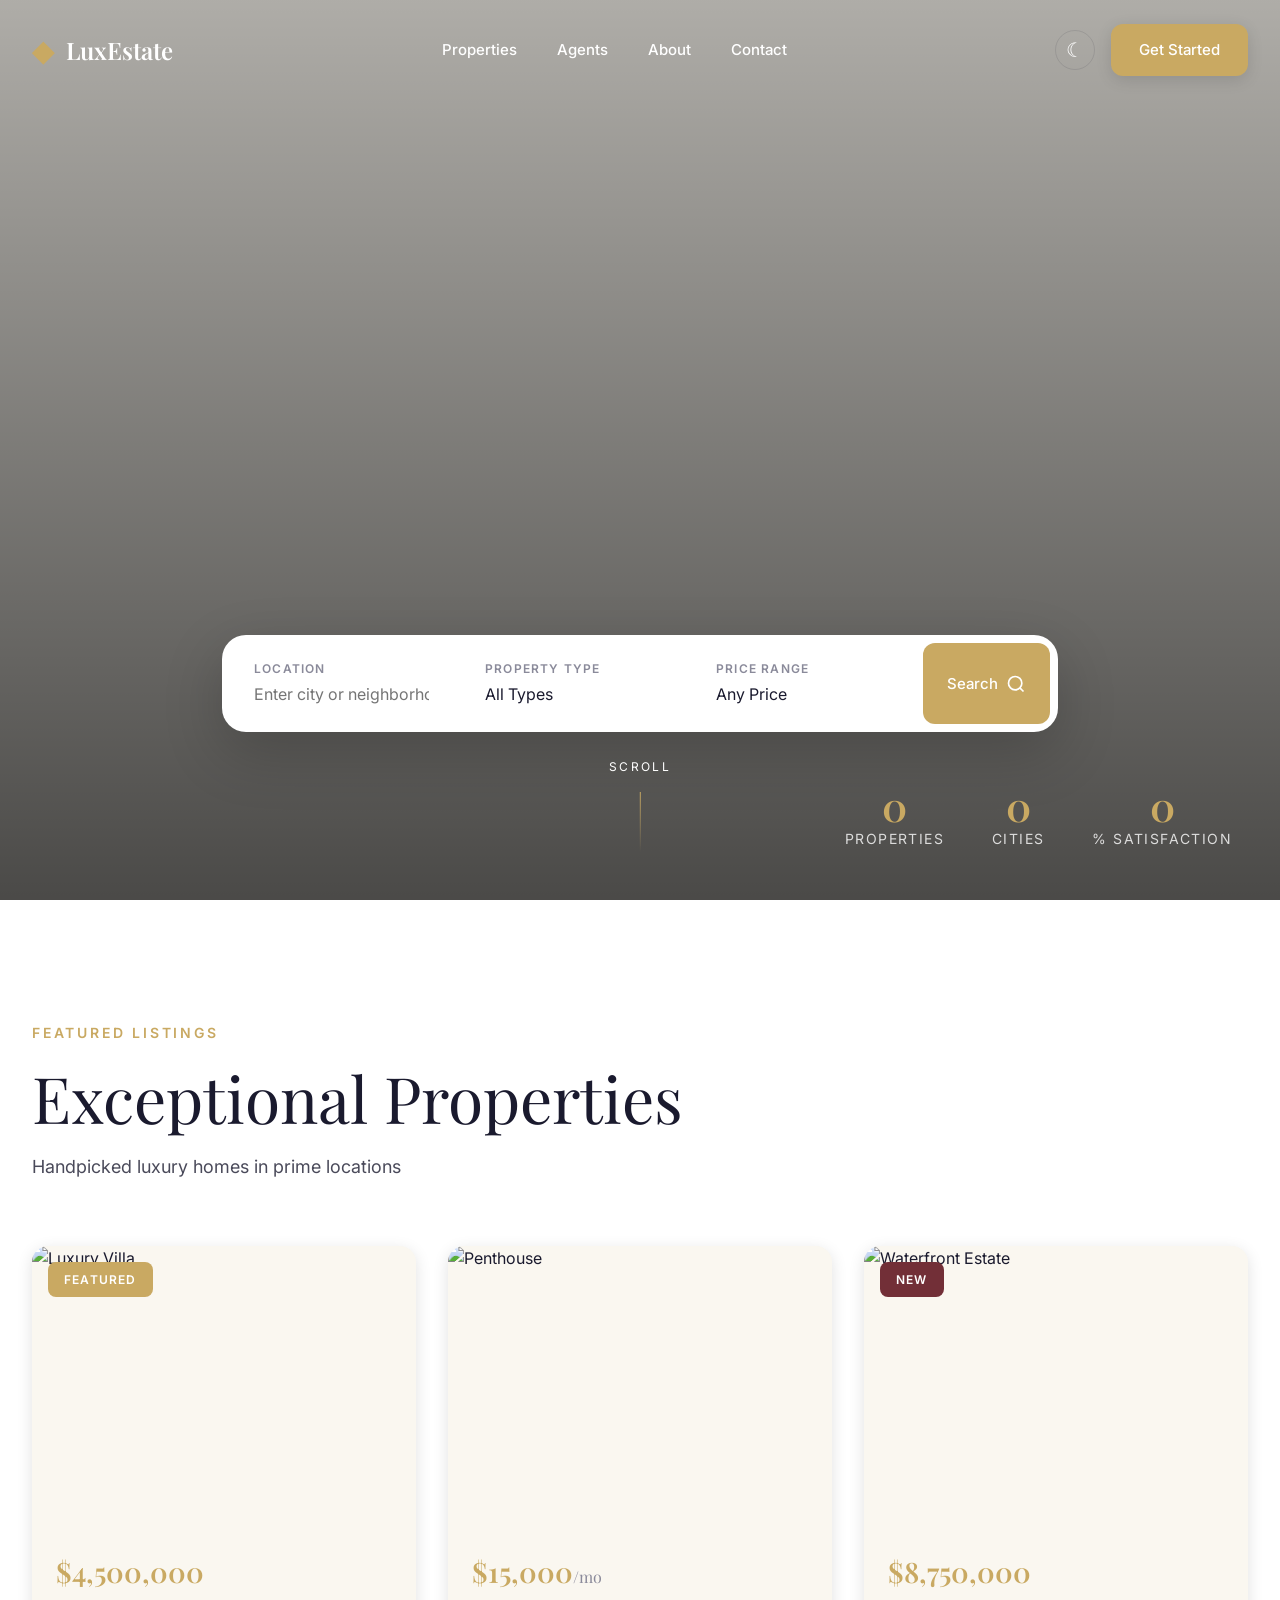
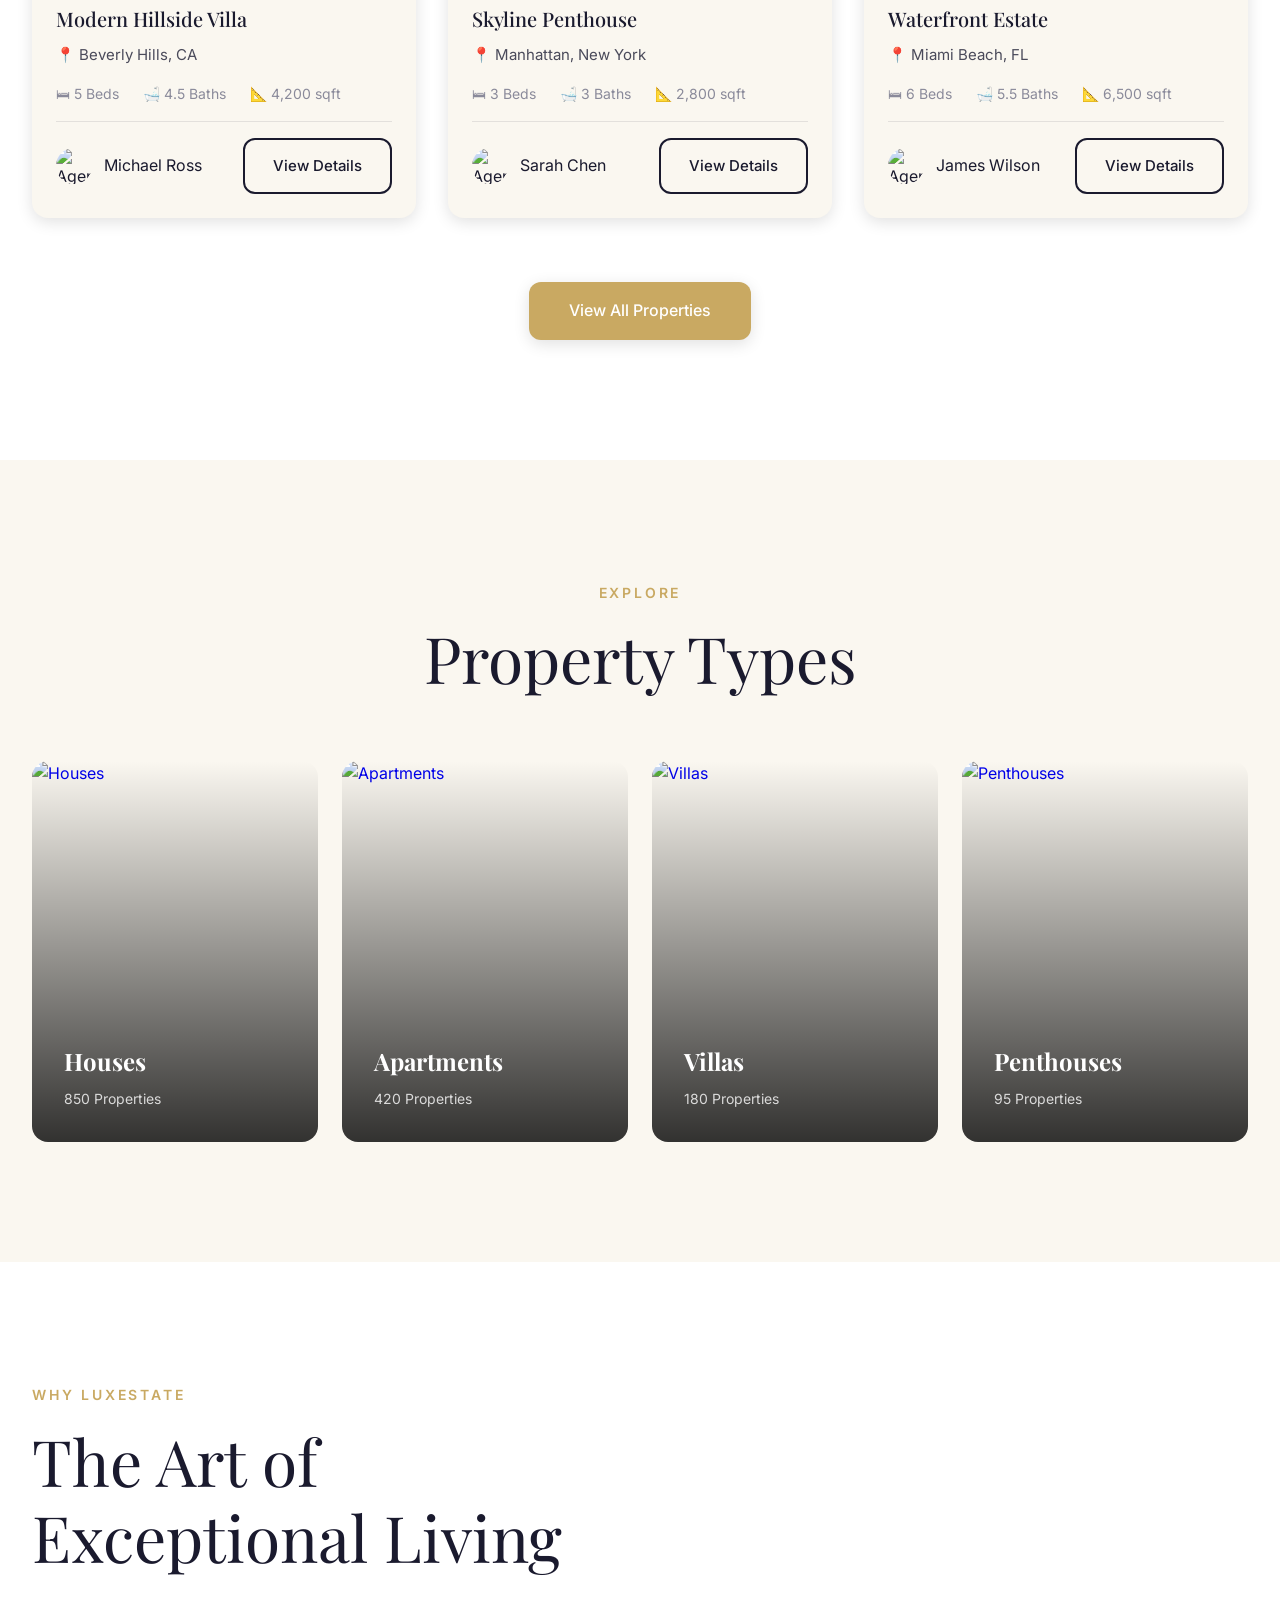
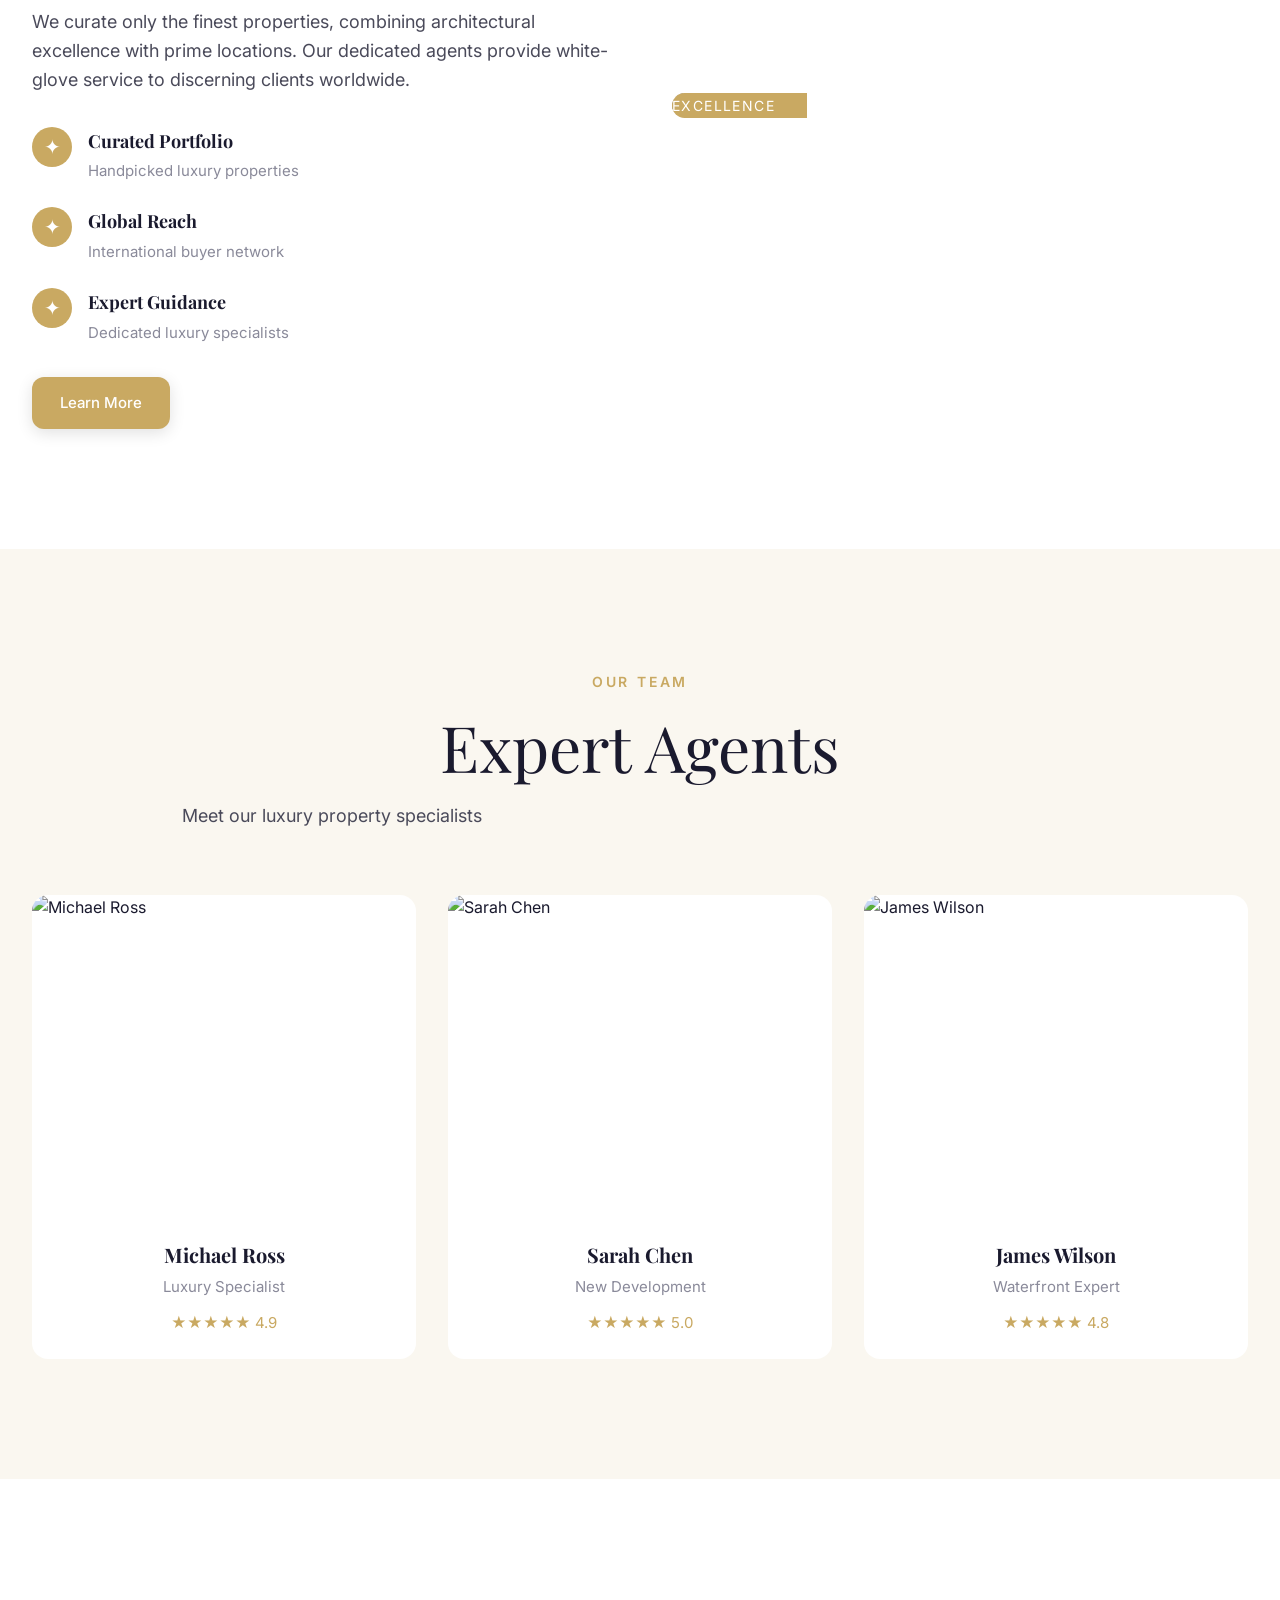
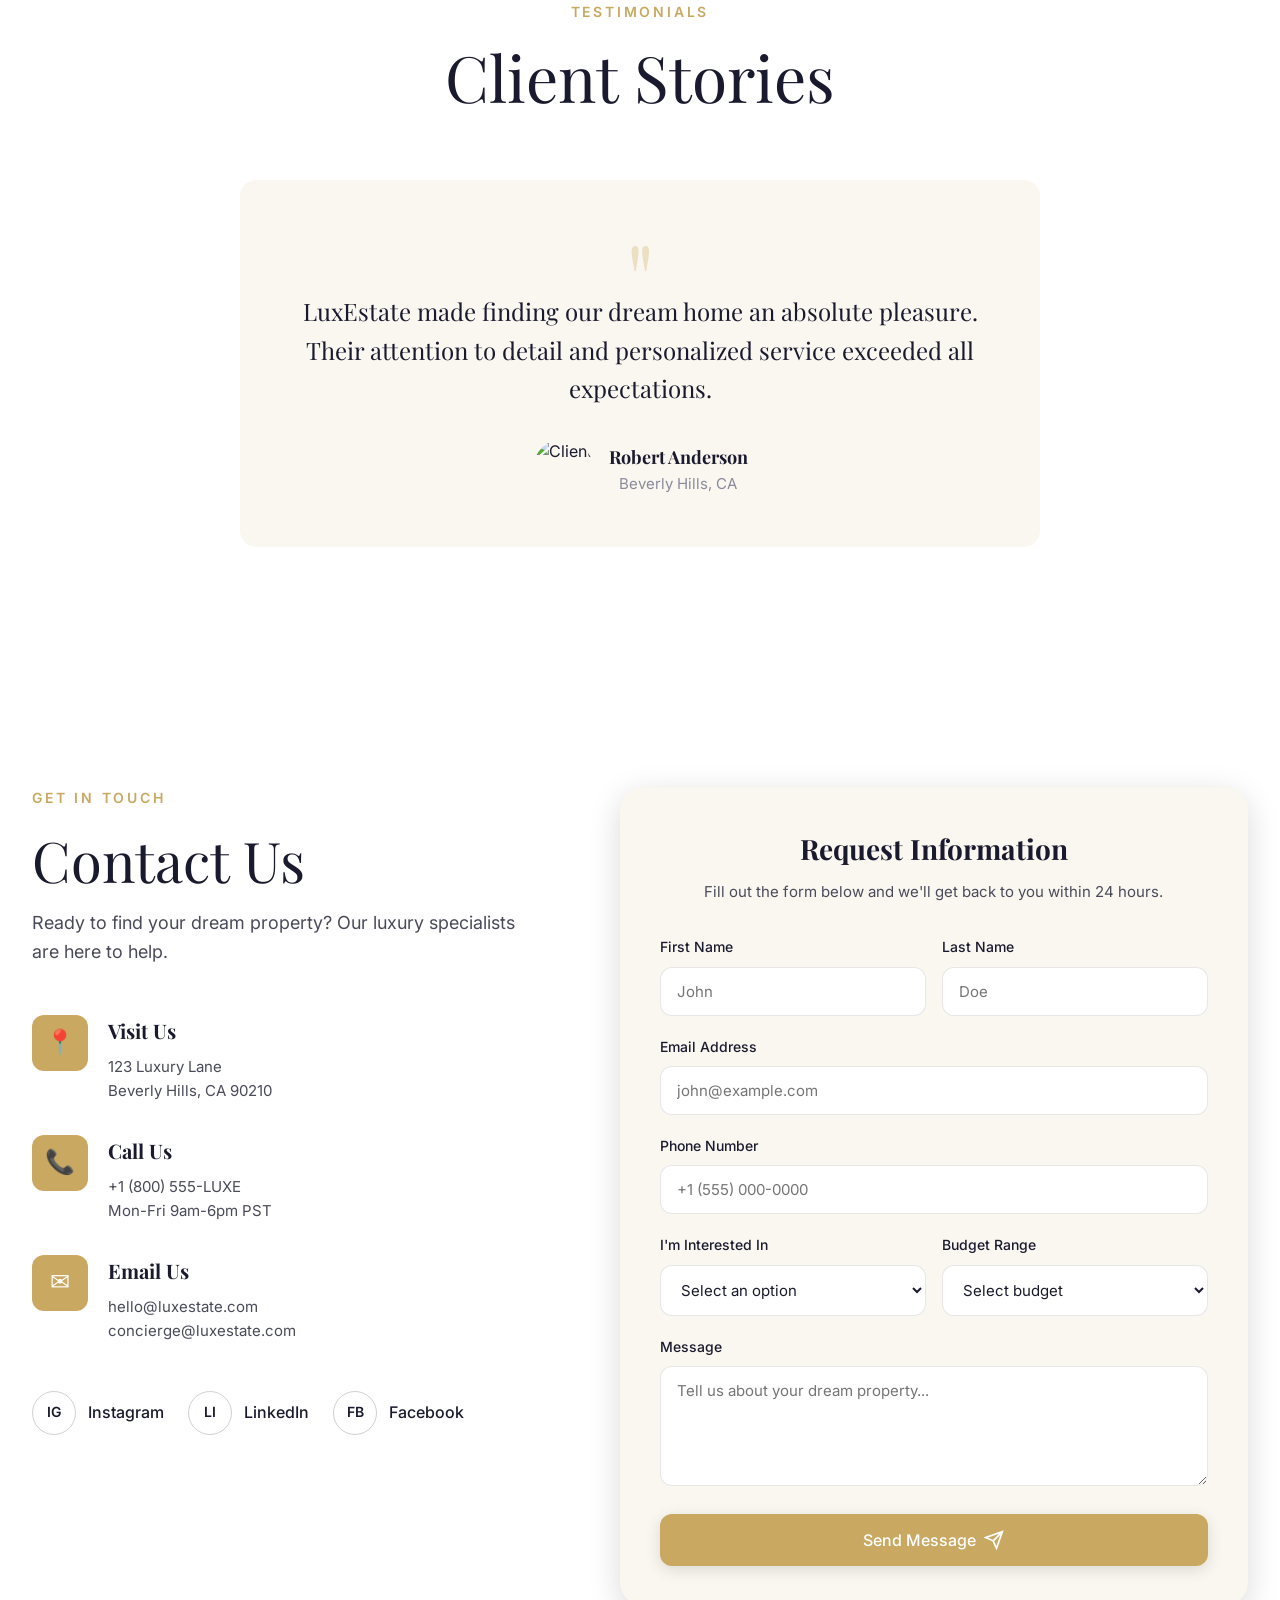
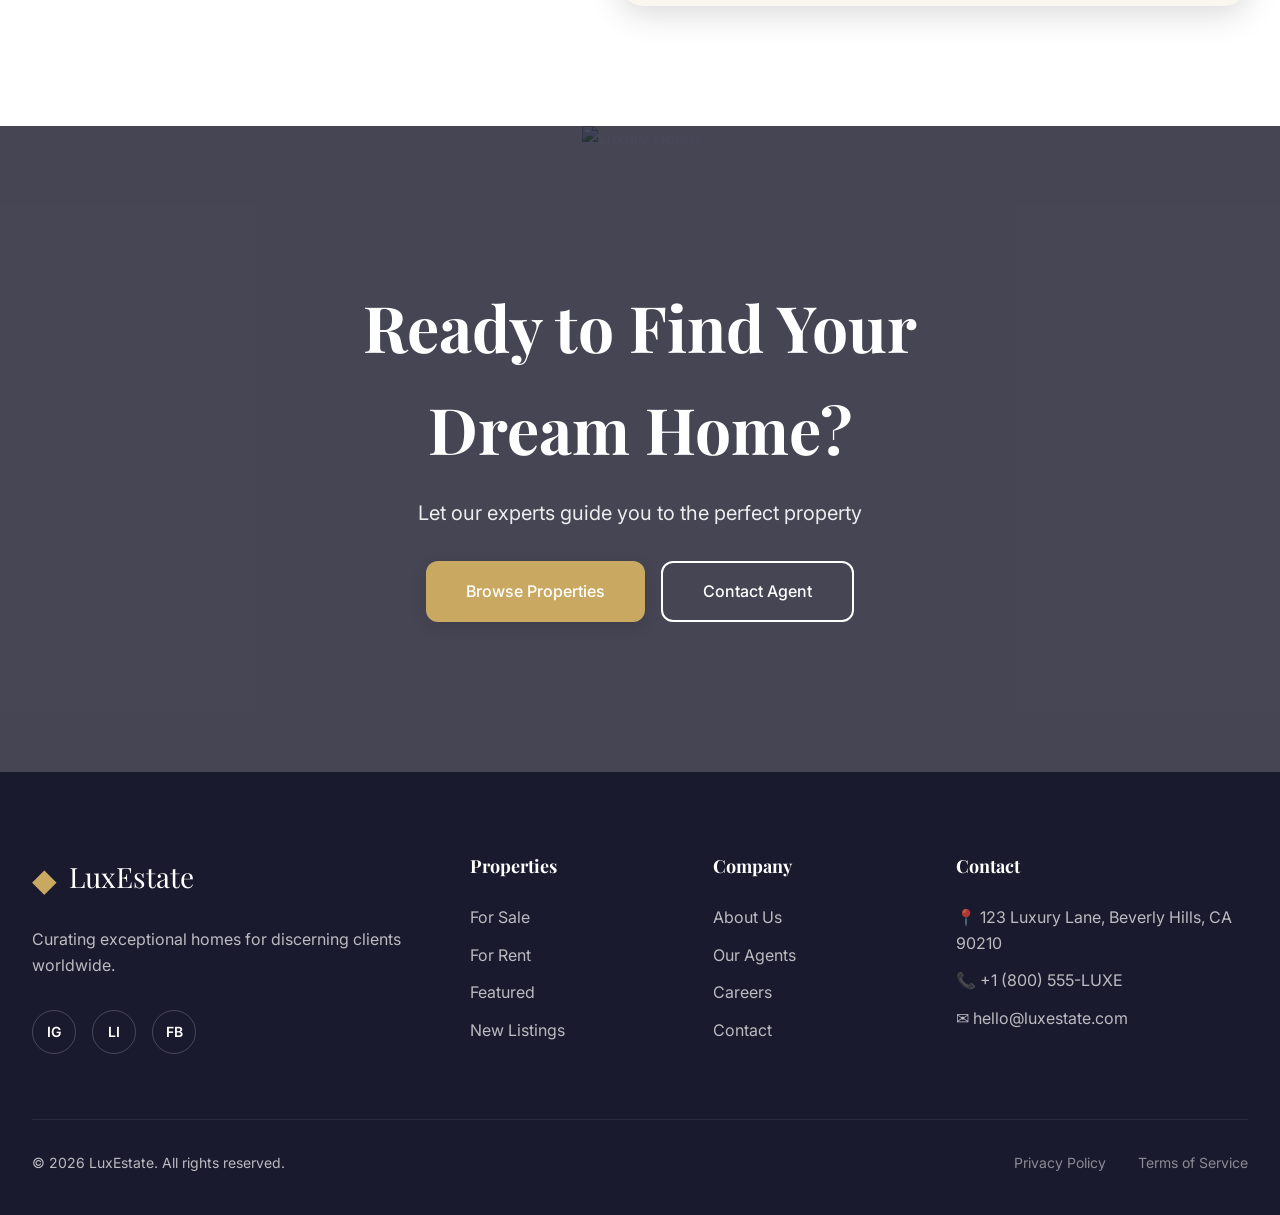
==== commit 67c23354: "Add complete contact section and fix page issues - Add new contact section with form and contact det" ====
--- a/index.html
+++ b/index.html
@@ -416,21 +416,134 @@
         </div>
     </section>
 
-    <!-- CTA Section -->
-    <section id="cta" class="cta-section">
-        <div class="cta-background">
-            <img src="https://images.unsplash.com/photo-1600566753086-00f18fb6b3ea?w=1920" alt="Luxury Home">
-        </div>
-        <div class="cta-overlay"></div>
-        <div class="cta-content">
-            <h2 class="cta-title">Ready to Find Your Dream Home?</h2>
-            <p class="cta-subtitle">Let our experts guide you to the perfect property</p>
-            <div class="cta-buttons">
-                <a href="properties/index.html" class="btn btn-primary btn-large">Browse Properties</a>
-                <a href="#contact" class="btn btn-outline btn-large light">Contact Agent</a>
-            </div>
-        </div>
-    </section>
+<!-- Contact Section -->
+<section id="contact" class="contact-section">
+<div class="container">
+<div class="contact-grid">
+<div class="contact-info">
+<span class="section-label">Get in Touch</span>
+<h2 class="section-title">Contact Us</h2>
+<p class="section-subtitle">Ready to find your dream property? Our luxury specialists are here to help.</p>
+
+<div class="contact-details">
+<div class="contact-item">
+<div class="contact-icon">📍</div>
+<div class="contact-text">
+<h4>Visit Us</h4>
+<p>123 Luxury Lane<br>Beverly Hills, CA 90210</p>
+</div>
+</div>
+<div class="contact-item">
+<div class="contact-icon">📞</div>
+<div class="contact-text">
+<h4>Call Us</h4>
+<p>+1 (800) 555-LUXE<br>Mon-Fri 9am-6pm PST</p>
+</div>
+</div>
+<div class="contact-item">
+<div class="contact-icon">✉</div>
+<div class="contact-text">
+<h4>Email Us</h4>
+<p>hello@luxestate.com<br>concierge@luxestate.com</p>
+</div>
+</div>
+</div>
+
+<div class="social-links-large">
+<a href="#" aria-label="Instagram">
+<span class="social-icon">IG</span>
+<span>Instagram</span>
+</a>
+<a href="#" aria-label="LinkedIn">
+<span class="social-icon">LI</span>
+<span>LinkedIn</span>
+</a>
+<a href="#" aria-label="Facebook">
+<span class="social-icon">FB</span>
+<span>Facebook</span>
+</a>
+</div>
+</div>
+
+<div class="contact-form-wrapper">
+<form class="contact-form" id="contactForm">
+<div class="form-header">
+<h3>Request Information</h3>
+<p>Fill out the form below and we'll get back to you within 24 hours.</p>
+</div>
+<div class="form-row">
+<div class="form-field">
+<label for="firstName">First Name</label>
+<input type="text" id="firstName" name="firstName" placeholder="John" required>
+</div>
+<div class="form-field">
+<label for="lastName">Last Name</label>
+<input type="text" id="lastName" name="lastName" placeholder="Doe" required>
+</div>
+</div>
+<div class="form-field">
+<label for="email">Email Address</label>
+<input type="email" id="email" name="email" placeholder="john@example.com" required>
+</div>
+<div class="form-field">
+<label for="phone">Phone Number</label>
+<input type="tel" id="phone" name="phone" placeholder="+1 (555) 000-0000">
+</div>
+<div class="form-row">
+<div class="form-field">
+<label for="interest">I'm Interested In</label>
+<select id="interest" name="interest" required>
+<option value="">Select an option</option>
+<option value="buy">Buying a Property</option>
+<option value="rent">Renting a Property</option>
+<option value="sell">Selling a Property</option>
+<option value="invest">Investment Opportunities</option>
+<option value="other">Other</option>
+</select>
+</div>
+<div class="form-field">
+<label for="budget">Budget Range</label>
+<select id="budget" name="budget">
+<option value="">Select budget</option>
+<option value="500k-1m">$500k - $1M</option>
+<option value="1m-5m">$1M - $5M</option>
+<option value="5m-10m">$5M - $10M</option>
+<option value="10m+">$10M+</option>
+</select>
+</div>
+</div>
+<div class="form-field">
+<label for="message">Message</label>
+<textarea id="message" name="message" rows="4" placeholder="Tell us about your dream property..."></textarea>
+</div>
+<button type="submit" class="btn btn-primary btn-submit">
+<span>Send Message</span>
+<svg width="20" height="20" viewBox="0 0 24 24" fill="none" stroke="currentColor" stroke-width="2">
+<line x1="22" y1="2" x2="11" y2="13"></line>
+<polygon points="22 2 15 22 11 13 2 9 22 2"></polygon>
+</svg>
+</button>
+</form>
+</div>
+</div>
+</div>
+</section>
+
+<!-- CTA Section -->
+<section id="cta" class="cta-section">
+<div class="cta-background">
+<img src="https://images.unsplash.com/photo-1600566753086-00f18fb6b3ea?w=1920" alt="Luxury Home">
+</div>
+<div class="cta-overlay"></div>
+<div class="cta-content">
+<h2 class="cta-title">Ready to Find Your Dream Home?</h2>
+<p class="cta-subtitle">Let our experts guide you to the perfect property</p>
+<div class="cta-buttons">
+<a href="properties/index.html" class="btn btn-primary btn-large">Browse Properties</a>
+<a href="#contact" class="btn btn-outline btn-large light">Contact Agent</a>
+</div>
+</div>
+</section>
 
     <!-- Footer -->
     <footer class="footer">
--- a/css/style.css
+++ b/css/style.css
@@ -305,6 +305,68 @@
     height: 2px;
     background: var(--text-light);
     transition: all var(--transition-fast);
+}
+
+/* Mobile Menu Active State */
+.mobile-menu-btn.active span:nth-child(1) {
+    transform: rotate(45deg) translate(5px, 5px);
+}
+
+.mobile-menu-btn.active span:nth-child(2) {
+    opacity: 0;
+}
+
+.mobile-menu-btn.active span:nth-child(3) {
+    transform: rotate(-45deg) translate(5px, -5px);
+}
+
+/* Mobile Navigation Menu */
+.nav-links {
+    transition: all var(--transition-medium);
+}
+
+@media (max-width: 1024px) {
+    .nav-links {
+        position: fixed;
+        top: 0;
+        right: -100%;
+        width: 80%;
+        max-width: 400px;
+        height: 100vh;
+        background: var(--bg-secondary);
+        flex-direction: column;
+        padding: 100px 2rem 2rem;
+        gap: 1rem;
+        z-index: 999;
+        box-shadow: var(--shadow-xl);
+    }
+    
+    .nav-links.active {
+        right: 0;
+    }
+    
+    .nav-link {
+        color: var(--text-primary) !important;
+        font-size: 1.25rem;
+        padding: 1rem 0;
+        border-bottom: 1px solid var(--border-light);
+    }
+    
+    .nav-link:last-child {
+        border-bottom: none;
+    }
+    
+    body.menu-open {
+        overflow: hidden;
+    }
+    
+    body.menu-open::before {
+        content: '';
+        position: fixed;
+        inset: 0;
+        background: rgba(0,0,0,0.5);
+        z-index: 998;
+    }
 }
 
 /* ========================================
@@ -1123,13 +1185,249 @@
     color: var(--text-muted);
 }
 
+/* Contact Section */
+.contact-section {
+padding: 120px 0;
+background: var(--bg-secondary);
+}
+
+.contact-grid {
+display: grid;
+grid-template-columns: 1fr 1.2fr;
+gap: 4rem;
+align-items: start;
+}
+
+.contact-info {
+padding-right: 2rem;
+}
+
+.contact-info .section-label {
+display: block;
+margin-bottom: 1rem;
+}
+
+.contact-info .section-title {
+font-family: var(--font-display);
+font-size: clamp(2.5rem, 5vw, 3.5rem);
+margin-bottom: 1rem;
+}
+
+.contact-info .section-subtitle {
+font-size: 1.125rem;
+color: var(--text-secondary);
+margin-bottom: 3rem;
+}
+
+.contact-details {
+margin-bottom: 3rem;
+}
+
+.contact-item {
+display: flex;
+align-items: flex-start;
+gap: 1.25rem;
+margin-bottom: 2rem;
+}
+
+.contact-icon {
+width: 56px;
+height: 56px;
+border-radius: var(--radius-md);
+background: var(--accent-gold);
+color: var(--text-light);
+display: flex;
+align-items: center;
+justify-content: center;
+font-size: 1.5rem;
+flex-shrink: 0;
+}
+
+.contact-text h4 {
+font-family: var(--font-display);
+font-size: 1.25rem;
+margin-bottom: 0.5rem;
+color: var(--text-primary);
+}
+
+.contact-text p {
+color: var(--text-secondary);
+line-height: 1.6;
+font-size: 0.9375rem;
+}
+
+.social-links-large {
+display: flex;
+gap: 1.5rem;
+}
+
+.social-links-large a {
+display: flex;
+align-items: center;
+gap: 0.75rem;
+text-decoration: none;
+color: var(--text-primary);
+font-weight: 500;
+transition: color 0.3s ease;
+}
+
+.social-links-large a:hover {
+color: var(--accent-gold);
+}
+
+.social-icon {
+width: 44px;
+height: 44px;
+border-radius: 50%;
+border: 1px solid var(--border-medium);
+display: flex;
+align-items: center;
+justify-content: center;
+font-size: 0.875rem;
+font-weight: 600;
+transition: all 0.3s ease;
+}
+
+.social-links-large a:hover .social-icon {
+background: var(--accent-gold);
+border-color: var(--accent-gold);
+color: var(--text-light);
+}
+
+/* Contact Form */
+.contact-form-wrapper {
+background: var(--bg-primary);
+border-radius: var(--radius-xl);
+padding: 2.5rem;
+box-shadow: var(--shadow-lg);
+}
+
+.form-header {
+margin-bottom: 2rem;
+text-align: center;
+}
+
+.form-header h3 {
+font-family: var(--font-display);
+font-size: 1.75rem;
+margin-bottom: 0.5rem;
+color: var(--text-primary);
+}
+
+.form-header p {
+color: var(--text-secondary);
+font-size: 0.9375rem;
+}
+
+.contact-form .form-row {
+display: grid;
+grid-template-columns: 1fr 1fr;
+gap: 1rem;
+margin-bottom: 0;
+}
+
+.form-field {
+margin-bottom: 1.25rem;
+}
+
+.form-field label {
+display: block;
+font-size: 0.875rem;
+font-weight: 500;
+color: var(--text-primary);
+margin-bottom: 0.5rem;
+}
+
+.form-field input,
+.form-field select,
+.form-field textarea {
+width: 100%;
+padding: 0.875rem 1rem;
+border: 1px solid var(--border-light);
+border-radius: var(--radius-md);
+background: var(--bg-secondary);
+font-size: 0.9375rem;
+color: var(--text-primary);
+font-family: var(--font-body);
+outline: none;
+transition: all 0.3s ease;
+}
+
+.form-field input:focus,
+.form-field select:focus,
+.form-field textarea:focus {
+border-color: var(--accent-gold);
+box-shadow: 0 0 0 3px rgba(201, 169, 98, 0.1);
+}
+
+.form-field textarea {
+resize: vertical;
+min-height: 120px;
+}
+
+.btn-submit {
+width: 100%;
+padding: 1rem 2rem;
+font-size: 1rem;
+justify-content: center;
+}
+
+.btn-submit svg {
+transition: transform 0.3s ease;
+}
+
+.btn-submit:hover svg {
+transform: translateX(4px) translateY(-2px);
+}
+
+/* Responsive Contact Section */
+@media (max-width: 1024px) {
+.contact-grid {
+grid-template-columns: 1fr;
+gap: 3rem;
+}
+
+.contact-info {
+padding-right: 0;
+text-align: center;
+}
+
+.contact-details {
+display: flex;
+flex-wrap: wrap;
+justify-content: center;
+gap: 2rem;
+}
+
+.contact-item {
+flex-direction: column;
+align-items: center;
+text-align: center;
+margin-bottom: 0;
+}
+
+.social-links-large {
+justify-content: center;
+}
+}
+
+@media (max-width: 640px) {
+.contact-form .form-row {
+grid-template-columns: 1fr;
+}
+
+.contact-form-wrapper {
+padding: 1.5rem;
+}
+}
+
 /* CTA Section */
 .cta-section {
-    position: relative;
-    padding: 150px 0;
-    text-align: center;
-    color: var(--text-light);
-    overflow: hidden;
+position: relative;
+padding: 150px 0;
+text-align: center;
+color: var(--text-light);
+overflow: hidden;
 }
 
 .cta-background {
@@ -1452,21 +1750,1134 @@
 
 /* Dark mode specific adjustments */
 [data-theme="dark"] .hero-overlay {
-    background: linear-gradient(
-        to bottom,
-        rgba(0,0,0,0.5) 0%,
-        rgba(0,0,0,0.7) 50%,
-        rgba(0,0,0,0.9) 100%
-    );
+background: linear-gradient(
+to bottom,
+rgba(0,0,0,0.5) 0%,
+rgba(0,0,0,0.7) 50%,
+rgba(0,0,0,0.9) 100%
+);
 }
 
 [data-theme="dark"] .nav-logo,
 [data-theme="dark"] .nav-link,
 [data-theme="dark"] .theme-btn {
-    color: var(--text-light);
+color: var(--text-light);
 }
 
 [data-theme="dark"] .floating-nav.scrolled .nav-logo,
 [data-theme="dark"] .floating-nav.scrolled .nav-link {
+color: var(--text-light);
+}
+
+/* ========================================
+PROPERTIES PAGE - DYNAMIC CLASSIC REDESIGN
+======================================== */
+
+/* Stats Bar */
+.stats-bar {
+background: var(--bg-dark);
+padding: 2rem 0;
+position: relative;
+z-index: 10;
+}
+
+.stats-bar-content {
+max-width: var(--container-width);
+margin: 0 auto;
+padding: 0 2rem;
+display: flex;
+justify-content: center;
+align-items: center;
+gap: 3rem;
+flex-wrap: wrap;
+}
+
+.stats-bar .stat-item {
+text-align: center;
+color: var(--text-light);
+}
+
+.stats-bar .stat-number {
+font-family: var(--font-display);
+font-size: 2.5rem;
+font-weight: 600;
+color: var(--accent-gold);
+display: block;
+line-height: 1;
+}
+
+.stats-bar .stat-label {
+font-size: 0.875rem;
+text-transform: uppercase;
+letter-spacing: 0.1em;
+opacity: 0.8;
+margin-top: 0.5rem;
+display: block;
+}
+
+.stats-bar .stat-divider {
+width: 1px;
+height: 50px;
+background: rgba(255,255,255,0.2);
+}
+
+/* Properties Hero */
+.properties-hero {
+min-height: 80vh;
+}
+
+/* Luxury Property Cards */
+.property-card.luxury {
+background: var(--bg-primary);
+border-radius: var(--radius-lg);
+overflow: hidden;
+box-shadow: var(--shadow-md);
+transition: all 0.5s cubic-bezier(0.4, 0, 0.2, 1);
+position: relative;
+border: 1px solid var(--border-light);
+}
+
+.property-card.luxury:hover {
+transform: translateY(-12px);
+box-shadow: 0 25px 50px -12px rgba(0,0,0,0.25);
+}
+
+.property-card.luxury .property-image {
+position: relative;
+height: 320px;
+overflow: hidden;
+}
+
+.property-card.luxury .property-image img {
+width: 100%;
+height: 100%;
+object-fit: cover;
+transition: transform 0.8s cubic-bezier(0.4, 0, 0.2, 1);
+}
+
+.property-card.luxury:hover .property-image img {
+transform: scale(1.08);
+}
+
+.property-card.luxury .property-overlay {
+position: absolute;
+inset: 0;
+background: linear-gradient(
+to top,
+rgba(26, 26, 46, 0.9) 0%,
+rgba(26, 26, 46, 0.4) 40%,
+transparent 70%
+);
+opacity: 0;
+transition: opacity 0.4s ease;
+display: flex;
+flex-direction: column;
+justify-content: flex-end;
+padding: 1.5rem;
+gap: 1rem;
+}
+
+.property-card.luxury:hover .property-overlay {
+opacity: 1;
+}
+
+.property-card.luxury .property-price-tag {
+position: absolute;
+bottom: 1rem;
+right: 1rem;
+background: var(--accent-gold);
+color: var(--text-light);
+padding: 0.75rem 1.25rem;
+border-radius: var(--radius-md);
+font-family: var(--font-display);
+font-size: 1.5rem;
+font-weight: 600;
+display: flex;
+align-items: baseline;
+gap: 0.25rem;
+box-shadow: var(--shadow-lg);
+z-index: 2;
+transition: transform 0.3s ease;
+}
+
+.property-card.luxury:hover .property-price-tag {
+transform: translateY(-10px);
+opacity: 0;
+}
+
+.property-card.luxury .property-price-tag .currency {
+font-size: 1rem;
+opacity: 0.8;
+}
+
+.property-card.luxury .property-price-tag .period {
+font-size: 0.875rem;
+opacity: 0.8;
+}
+
+.property-card.luxury .property-content {
+padding: 1.75rem;
+}
+
+.property-card.luxury .property-header {
+margin-bottom: 0;
+}
+
+.property-card.luxury .property-title {
+font-family: var(--font-display);
+font-size: 1.5rem;
+font-weight: 500;
+margin-bottom: 0.5rem;
+color: var(--text-primary);
+}
+
+.property-card.luxury .property-address {
+font-size: 0.9375rem;
+color: var(--text-secondary);
+display: flex;
+align-items: center;
+gap: 0.5rem;
+}
+
+.property-card.luxury .property-address svg {
+color: var(--accent-gold);
+}
+
+.property-card.luxury .property-divider {
+height: 1px;
+background: linear-gradient(to right, var(--accent-gold), transparent, var(--accent-gold));
+margin: 1.25rem 0;
+opacity: 0.3;
+}
+
+.property-card.luxury .property-specs {
+display: flex;
+justify-content: space-between;
+align-items: center;
+margin-bottom: 0;
+}
+
+.property-card.luxury .spec {
+text-align: center;
+display: flex;
+flex-direction: column;
+align-items: center;
+gap: 0.25rem;
+}
+
+.property-card.luxury .spec-icon {
+font-size: 1.25rem;
+opacity: 0.7;
+}
+
+.property-card.luxury .spec-value {
+font-family: var(--font-display);
+font-size: 1.375rem;
+font-weight: 600;
+color: var(--text-primary);
+}
+
+.property-card.luxury .spec-label {
+font-size: 0.6875rem;
+color: var(--text-muted);
+text-transform: uppercase;
+letter-spacing: 0.08em;
+}
+
+.property-card.luxury .spec-divider {
+width: 1px;
+height: 40px;
+background: var(--border-light);
+}
+
+.property-card.luxury .property-footer {
+display: flex;
+justify-content: space-between;
+align-items: center;
+padding-top: 1.25rem;
+border-top: 1px solid var(--border-light);
+}
+
+.property-card.luxury .property-agent {
+display: flex;
+align-items: center;
+gap: 0.875rem;
+}
+
+.property-card.luxury .agent-avatar {
+width: 44px;
+height: 44px;
+border-radius: 50%;
+object-fit: cover;
+border: 2px solid var(--accent-gold);
+}
+
+.property-card.luxury .agent-info {
+display: flex;
+flex-direction: column;
+}
+
+.property-card.luxury .agent-name {
+font-weight: 600;
+font-size: 0.9375rem;
+color: var(--text-primary);
+}
+
+.property-card.luxury .agent-title {
+font-size: 0.75rem;
+color: var(--text-muted);
+}
+
+.property-card.luxury .btn-details {
+display: flex;
+align-items: center;
+gap: 0.5rem;
+padding: 0.625rem 1.25rem;
+background: var(--accent-gold);
+border: none;
+border-radius: var(--radius-md);
+color: var(--text-light);
+font-size: 0.875rem;
+font-weight: 500;
+cursor: pointer;
+transition: all 0.3s ease;
+}
+
+.property-card.luxury .btn-details:hover {
+background: var(--accent-gold-dark);
+transform: translateX(4px);
+}
+
+.property-card.luxury .btn-details svg {
+transition: transform 0.3s ease;
+}
+
+.property-card.luxury .btn-details:hover svg {
+transform: translateX(4px);
+}
+
+/* Property Modal */
+.property-modal {
+position: fixed;
+inset: 0;
+z-index: 10000;
+display: none;
+align-items: center;
+justify-content: center;
+padding: 2rem;
+}
+
+.property-modal.active {
+display: flex;
+}
+
+.modal-overlay {
+position: absolute;
+inset: 0;
+background: rgba(26, 26, 46, 0.9);
+backdrop-filter: blur(8px);
+-webkit-backdrop-filter: blur(8px);
+}
+
+.modal-container {
+position: relative;
+background: var(--bg-secondary);
+border-radius: var(--radius-xl);
+max-width: 1100px;
+max-height: 90vh;
+width: 100%;
+overflow: hidden;
+box-shadow: var(--shadow-xl);
+display: flex;
+flex-direction: column;
+animation: modalSlideIn 0.5s cubic-bezier(0.4, 0, 0.2, 1);
+}
+
+@keyframes modalSlideIn {
+from {
+opacity: 0;
+transform: translateY(40px) scale(0.95);
+}
+to {
+opacity: 1;
+transform: translateY(0) scale(1);
+}
+}
+
+.modal-close {
+position: absolute;
+top: 1rem;
+right: 1rem;
+width: 44px;
+height: 44px;
+border-radius: 50%;
+border: none;
+background: rgba(255,255,255,0.9);
+color: var(--text-primary);
+cursor: pointer;
+display: flex;
+align-items: center;
+justify-content: center;
+z-index: 10;
+transition: all 0.3s ease;
+}
+
+.modal-close:hover {
+background: var(--accent-gold);
+color: var(--text-light);
+transform: rotate(90deg);
+}
+
+.modal-content {
+display: grid;
+grid-template-columns: 1fr 1fr;
+max-height: 90vh;
+overflow: hidden;
+}
+
+.modal-gallery {
+position: relative;
+height: 100%;
+min-height: 500px;
+}
+
+.modal-gallery img {
+width: 100%;
+height: 100%;
+object-fit: cover;
+}
+
+.modal-gallery-nav {
+position: absolute;
+top: 50%;
+left: 0;
+right: 0;
+display: flex;
+justify-content: space-between;
+padding: 0 1rem;
+transform: translateY(-50%);
+}
+
+.gallery-nav {
+width: 48px;
+height: 48px;
+border-radius: 50%;
+border: none;
+background: rgba(255,255,255,0.9);
+color: var(--text-primary);
+cursor: pointer;
+display: flex;
+align-items: center;
+justify-content: center;
+transition: all 0.3s ease;
+}
+
+.gallery-nav:hover {
+background: var(--accent-gold);
+color: var(--text-light);
+}
+
+.modal-tags {
+position: absolute;
+bottom: 1.5rem;
+left: 1.5rem;
+}
+
+.modal-details {
+padding: 2.5rem;
+overflow-y: auto;
+max-height: 90vh;
+}
+
+.modal-header {
+margin-bottom: 1.5rem;
+}
+
+.modal-price {
+font-family: var(--font-display);
+font-size: 2.5rem;
+font-weight: 600;
+color: var(--accent-gold);
+display: flex;
+align-items: baseline;
+gap: 0.25rem;
+margin-bottom: 0.5rem;
+}
+
+.modal-price .currency {
+font-size: 1.5rem;
+}
+
+.modal-price .period {
+font-size: 1rem;
+opacity: 0.7;
+}
+
+.modal-title {
+font-family: var(--font-display);
+font-size: 2rem;
+font-weight: 500;
+margin-bottom: 0.75rem;
+color: var(--text-primary);
+}
+
+.modal-address {
+font-size: 1rem;
+color: var(--text-secondary);
+display: flex;
+align-items: center;
+gap: 0.5rem;
+}
+
+.modal-address svg {
+color: var(--accent-gold);
+}
+
+.modal-specs {
+display: grid;
+grid-template-columns: repeat(4, 1fr);
+gap: 1rem;
+margin-bottom: 2rem;
+padding: 1.5rem;
+background: var(--bg-primary);
+border-radius: var(--radius-lg);
+}
+
+.spec-card {
+text-align: center;
+padding: 1rem;
+}
+
+.spec-card .spec-icon {
+font-size: 1.5rem;
+display: block;
+margin-bottom: 0.5rem;
+}
+
+.spec-card .spec-value {
+font-family: var(--font-display);
+font-size: 1.5rem;
+font-weight: 600;
+color: var(--text-primary);
+display: block;
+}
+
+.spec-card .spec-label {
+font-size: 0.75rem;
+color: var(--text-muted);
+text-transform: uppercase;
+letter-spacing: 0.05em;
+}
+
+.modal-description {
+margin-bottom: 2rem;
+}
+
+.modal-description h3,
+.modal-features h3 {
+font-family: var(--font-display);
+font-size: 1.25rem;
+margin-bottom: 1rem;
+color: var(--text-primary);
+}
+
+.modal-description p {
+color: var(--text-secondary);
+line-height: 1.8;
+font-size: 0.9375rem;
+}
+
+.modal-features {
+margin-bottom: 2rem;
+}
+
+.modal-features ul {
+list-style: none;
+display: grid;
+grid-template-columns: repeat(2, 1fr);
+gap: 0.75rem;
+}
+
+.modal-features li {
+display: flex;
+align-items: center;
+gap: 0.5rem;
+font-size: 0.9375rem;
+color: var(--text-secondary);
+}
+
+.modal-features li::before {
+content: '✓';
+color: var(--accent-gold);
+font-weight: 600;
+}
+
+.modal-agent {
+display: flex;
+justify-content: space-between;
+align-items: center;
+padding: 1.25rem;
+background: var(--bg-primary);
+border-radius: var(--radius-lg);
+margin-bottom: 2rem;
+}
+
+.agent-profile {
+display: flex;
+align-items: center;
+gap: 1rem;
+}
+
+.agent-avatar-large {
+width: 56px;
+height: 56px;
+border-radius: 50%;
+object-fit: cover;
+border: 2px solid var(--accent-gold);
+}
+
+.agent-details {
+display: flex;
+flex-direction: column;
+}
+
+.agent-details .agent-name {
+font-weight: 600;
+color: var(--text-primary);
+}
+
+.agent-details .agent-title {
+font-size: 0.875rem;
+color: var(--text-muted);
+}
+
+.btn-contact-agent {
+display: flex;
+align-items: center;
+gap: 0.5rem;
+padding: 0.75rem 1.25rem;
+background: var(--text-primary);
+border: none;
+border-radius: var(--radius-md);
+color: var(--text-light);
+font-size: 0.875rem;
+font-weight: 500;
+cursor: pointer;
+transition: all 0.3s ease;
+}
+
+.btn-contact-agent:hover {
+background: var(--accent-gold);
+}
+
+.modal-actions {
+display: grid;
+grid-template-columns: 1fr 1fr;
+gap: 1rem;
+}
+
+.btn-buy,
+.btn-rent {
+display: flex;
+align-items: center;
+gap: 1rem;
+padding: 1.25rem 1.5rem;
+border: none;
+border-radius: var(--radius-lg);
+cursor: pointer;
+transition: all 0.3s ease;
+text-align: left;
+text-decoration: none;
+}
+
+.btn-buy {
+background: linear-gradient(135deg, var(--accent-gold) 0%, var(--accent-gold-dark) 100%);
+color: var(--text-light);
+}
+
+.btn-rent {
+background: var(--bg-tertiary);
+color: var(--text-primary);
+border: 2px solid var(--border-medium);
+}
+
+.btn-buy:hover {
+transform: translateY(-3px);
+box-shadow: 0 10px 30px rgba(201, 169, 98, 0.4);
+}
+
+.btn-rent:hover {
+border-color: var(--accent-gold);
+color: var(--accent-gold);
+transform: translateY(-3px);
+}
+
+.btn-icon {
+font-size: 1.5rem;
+}
+
+.btn-text {
+display: flex;
+flex-direction: column;
+}
+
+.btn-text strong {
+font-size: 1rem;
+font-weight: 600;
+}
+
+.btn-subtext {
+font-size: 0.75rem;
+opacity: 0.7;
+}
+
+/* Responsive Modal */
+@media (max-width: 900px) {
+.modal-content {
+grid-template-columns: 1fr;
+max-height: 85vh;
+}
+
+.modal-gallery {
+min-height: 300px;
+}
+
+.modal-details {
+padding: 1.5rem;
+max-height: none;
+overflow-y: visible;
+}
+
+.modal-specs {
+grid-template-columns: repeat(2, 1fr);
+}
+
+.modal-actions {
+grid-template-columns: 1fr;
+}
+}
+
+/* ========================================
+   PROPERTIES PAGE - ELEGANT STYLES
+   ======================================== */
+
+/* Page Hero */
+.page-hero {
+    position: relative;
+    min-height: 70vh;
+    display: flex;
+    align-items: center;
+    justify-content: center;
+    overflow: hidden;
+}
+
+.page-hero-bg {
+    position: absolute;
+    inset: 0;
+    z-index: 0;
+}
+
+.page-hero-bg img {
+    width: 100%;
+    height: 100%;
+    object-fit: cover;
+}
+
+.page-hero-overlay {
+    position: absolute;
+    inset: 0;
+    background: linear-gradient(
+        to bottom,
+        rgba(26, 26, 46, 0.4) 0%,
+        rgba(26, 26, 46, 0.6) 50%,
+        rgba(26, 26, 46, 0.8) 100%
+    );
+    z-index: 1;
+}
+
+.page-hero-content {
+    position: relative;
+    z-index: 2;
+    text-align: center;
+    max-width: 800px;
+    padding: 2rem;
     color: var(--text-light);
 }
+
+.page-hero-title {
+    font-family: var(--font-display);
+    font-size: clamp(2.5rem, 6vw, 5rem);
+    font-weight: 400;
+    line-height: 1.1;
+    margin-bottom: 1rem;
+}
+
+.page-hero-title .gold {
+    color: var(--accent-gold);
+}
+
+.breadcrumb {
+    display: flex;
+    align-items: center;
+    justify-content: center;
+    gap: 0.75rem;
+    margin-top: 2rem;
+    font-size: 0.9375rem;
+}
+
+.breadcrumb a {
+    color: rgba(255, 255, 255, 0.7);
+    text-decoration: none;
+    transition: color var(--transition-fast);
+}
+
+.breadcrumb a:hover {
+    color: var(--text-light);
+}
+
+.breadcrumb .separator {
+    color: var(--accent-gold);
+    font-size: 0.75rem;
+}
+
+.breadcrumb span:last-child {
+    color: var(--text-light);
+}
+
+/* Elegant Filter Bar */
+.properties-section {
+    padding: var(--section-padding) 0;
+    background: var(--bg-secondary);
+}
+
+.filter-bar {
+    background: var(--bg-primary);
+    border-radius: var(--radius-xl);
+    padding: 1.5rem;
+    margin-bottom: 3rem;
+    box-shadow: var(--shadow-md);
+}
+
+.filter-bar-content {
+    display: flex;
+    gap: 1rem;
+    align-items: flex-end;
+}
+
+.filter-bar .search-field {
+    flex: 1;
+    min-width: 150px;
+}
+
+.filter-bar .search-field.expanded {
+    flex: 2;
+}
+
+.filter-bar .search-field label {
+    display: block;
+    font-size: 0.75rem;
+    font-weight: 600;
+    text-transform: uppercase;
+    letter-spacing: 0.1em;
+    color: var(--text-muted);
+    margin-bottom: 0.5rem;
+}
+
+.filter-bar .search-field input,
+.filter-bar .search-field select {
+    width: 100%;
+    padding: 0.875rem 1rem;
+    border: 1px solid var(--border-light);
+    border-radius: var(--radius-md);
+    background: var(--bg-secondary);
+    font-size: 0.9375rem;
+    color: var(--text-primary);
+    outline: none;
+    transition: all var(--transition-fast);
+}
+
+.filter-bar .search-field input:focus,
+.filter-bar .search-field select:focus {
+    border-color: var(--accent-gold);
+    box-shadow: 0 0 0 3px rgba(201, 169, 98, 0.1);
+}
+
+.btn-search {
+    padding: 0.875rem 1.5rem;
+    background: var(--accent-gold);
+    color: var(--text-light);
+    border-radius: var(--radius-md);
+    display: flex;
+    align-items: center;
+    gap: 0.5rem;
+}
+
+.btn-search:hover {
+background: var(--accent-gold-dark);
+transform: translateY(-2px);
+}
+
+/* Stacked Filter Bar */
+.filter-bar.stacked {
+padding: 2rem;
+}
+
+.filter-bar.stacked .filter-bar-content {
+flex-direction: column;
+align-items: stretch;
+gap: 1.25rem;
+}
+
+.filter-bar.stacked .search-row {
+display: flex;
+gap: 1rem;
+}
+
+.filter-bar.stacked .search-row:first-child {
+margin-bottom: 0.5rem;
+}
+
+.filter-bar.stacked .search-field.full-width {
+flex: 1;
+min-width: 100%;
+}
+
+.filter-bar.stacked .search-field.full-width input {
+padding: 1rem 1.25rem;
+font-size: 1rem;
+}
+
+.filter-bar.stacked .search-row .search-field {
+flex: 1;
+}
+
+.filter-bar.stacked .btn-search {
+width: 100%;
+justify-content: center;
+padding: 1rem 2rem;
+font-size: 1rem;
+margin-top: 0.5rem;
+}
+
+/* Responsive Filter Bar */
+@media (max-width: 768px) {
+.filter-bar.stacked .search-row {
+flex-direction: column;
+}
+
+.filter-bar.stacked .search-field.full-width input,
+.filter-bar.stacked .search-row .search-field select {
+padding: 1rem;
+}
+}
+
+/* Results Header */
+.results-header {
+    display: flex;
+    justify-content: space-between;
+    align-items: center;
+    margin-bottom: 2rem;
+    flex-wrap: wrap;
+    gap: 1rem;
+}
+
+.results-count {
+    display: flex;
+    align-items: baseline;
+    gap: 0.5rem;
+}
+
+.count-number {
+    font-family: var(--font-display);
+    font-size: 2rem;
+    font-weight: 600;
+    color: var(--accent-gold);
+}
+
+.count-label {
+    font-size: 1rem;
+    color: var(--text-secondary);
+}
+
+.results-actions {
+    display: flex;
+    align-items: center;
+    gap: 1rem;
+}
+
+.sort-dropdown {
+    display: flex;
+    align-items: center;
+    gap: 0.5rem;
+}
+
+.sort-dropdown label {
+    font-size: 0.875rem;
+    color: var(--text-muted);
+}
+
+.sort-dropdown select {
+    padding: 0.5rem 1rem;
+    border: 1px solid var(--border-light);
+    border-radius: var(--radius-md);
+    background: var(--bg-primary);
+    font-size: 0.875rem;
+    color: var(--text-primary);
+    outline: none;
+    cursor: pointer;
+}
+
+/* Elegant Property Cards */
+.properties-grid.elegant {
+    display: grid;
+    grid-template-columns: repeat(auto-fill, minmax(380px, 1fr));
+    gap: 2rem;
+}
+
+.property-card {
+    background: var(--bg-primary);
+    border-radius: var(--radius-lg);
+    overflow: hidden;
+    box-shadow: var(--shadow-md);
+    transition: all var(--transition-medium);
+    position: relative;
+}
+
+.property-card:hover {
+    transform: translateY(-8px);
+    box-shadow: var(--shadow-xl);
+}
+
+.property-card .property-content {
+    padding: 1.5rem;
+}
+
+.property-card .property-header {
+    margin-bottom: 1rem;
+}
+
+.property-card .property-divider {
+    height: 1px;
+    background: linear-gradient(to right, transparent, var(--border-light), transparent);
+    margin: 1rem 0;
+}
+
+.property-card .property-specs {
+    display: flex;
+    justify-content: space-between;
+    align-items: center;
+    margin-bottom: 1rem;
+}
+
+.property-card .spec {
+    text-align: center;
+}
+
+.property-card .spec-value {
+    display: block;
+    font-family: var(--font-display);
+    font-size: 1.25rem;
+    font-weight: 600;
+    color: var(--text-primary);
+}
+
+.property-card .spec-label {
+    font-size: 0.75rem;
+    color: var(--text-muted);
+    text-transform: uppercase;
+    letter-spacing: 0.05em;
+}
+
+.property-card .spec-divider {
+    width: 1px;
+    height: 30px;
+    background: var(--border-light);
+}
+
+.property-card .property-footer {
+    display: flex;
+    justify-content: space-between;
+    align-items: center;
+    padding-top: 1rem;
+    border-top: 1px solid var(--border-light);
+}
+
+.property-card .btn-view {
+    display: flex;
+    align-items: center;
+    gap: 0.5rem;
+    padding: 0.5rem 1rem;
+    background: transparent;
+    border: 1px solid var(--accent-gold);
+    border-radius: var(--radius-md);
+    color: var(--accent-gold);
+    font-size: 0.875rem;
+    font-weight: 500;
+    text-decoration: none;
+    transition: all var(--transition-fast);
+}
+
+.property-card .btn-view:hover {
+    background: var(--accent-gold);
+    color: var(--text-light);
+}
+
+/* Elegant Pagination */
+.pagination.elegant {
+    display: flex;
+    justify-content: center;
+    align-items: center;
+    gap: 1rem;
+    margin-top: 4rem;
+}
+
+.pagination.elegant .page-btn {
+    display: flex;
+    align-items: center;
+    gap: 0.5rem;
+    padding: 0.75rem 1.25rem;
+    background: transparent;
+    border: 1px solid var(--border-light);
+    border-radius: var(--radius-md);
+    color: var(--text-primary);
+    font-size: 0.875rem;
+    cursor: pointer;
+    transition: all var(--transition-fast);
+}
+
+.pagination.elegant .page-btn:hover {
+    border-color: var(--accent-gold);
+    color: var(--accent-gold);
+}
+
+.pagination.elegant .page-numbers {
+    display: flex;
+    gap: 0.5rem;
+}
+
+.pagination.elegant .page-number {
+    width: 44px;
+    height: 44px;
+    display: flex;
+    align-items: center;
+    justify-content: center;
+    background: transparent;
+    border: 1px solid var(--border-light);
+    border-radius: var(--radius-md);
+    color: var(--text-primary);
+    font-size: 0.9375rem;
+    cursor: pointer;
+    transition: all var(--transition-fast);
+}
+
+.pagination.elegant .page-number.active,
+.pagination.elegant .page-number:hover {
+    background: var(--accent-gold);
+    border-color: var(--accent-gold);
+    color: var(--text-light);
+}
+
+.pagination.elegant .page-separator {
+    color: var(--text-muted);
+    padding: 0 0.5rem;
+}
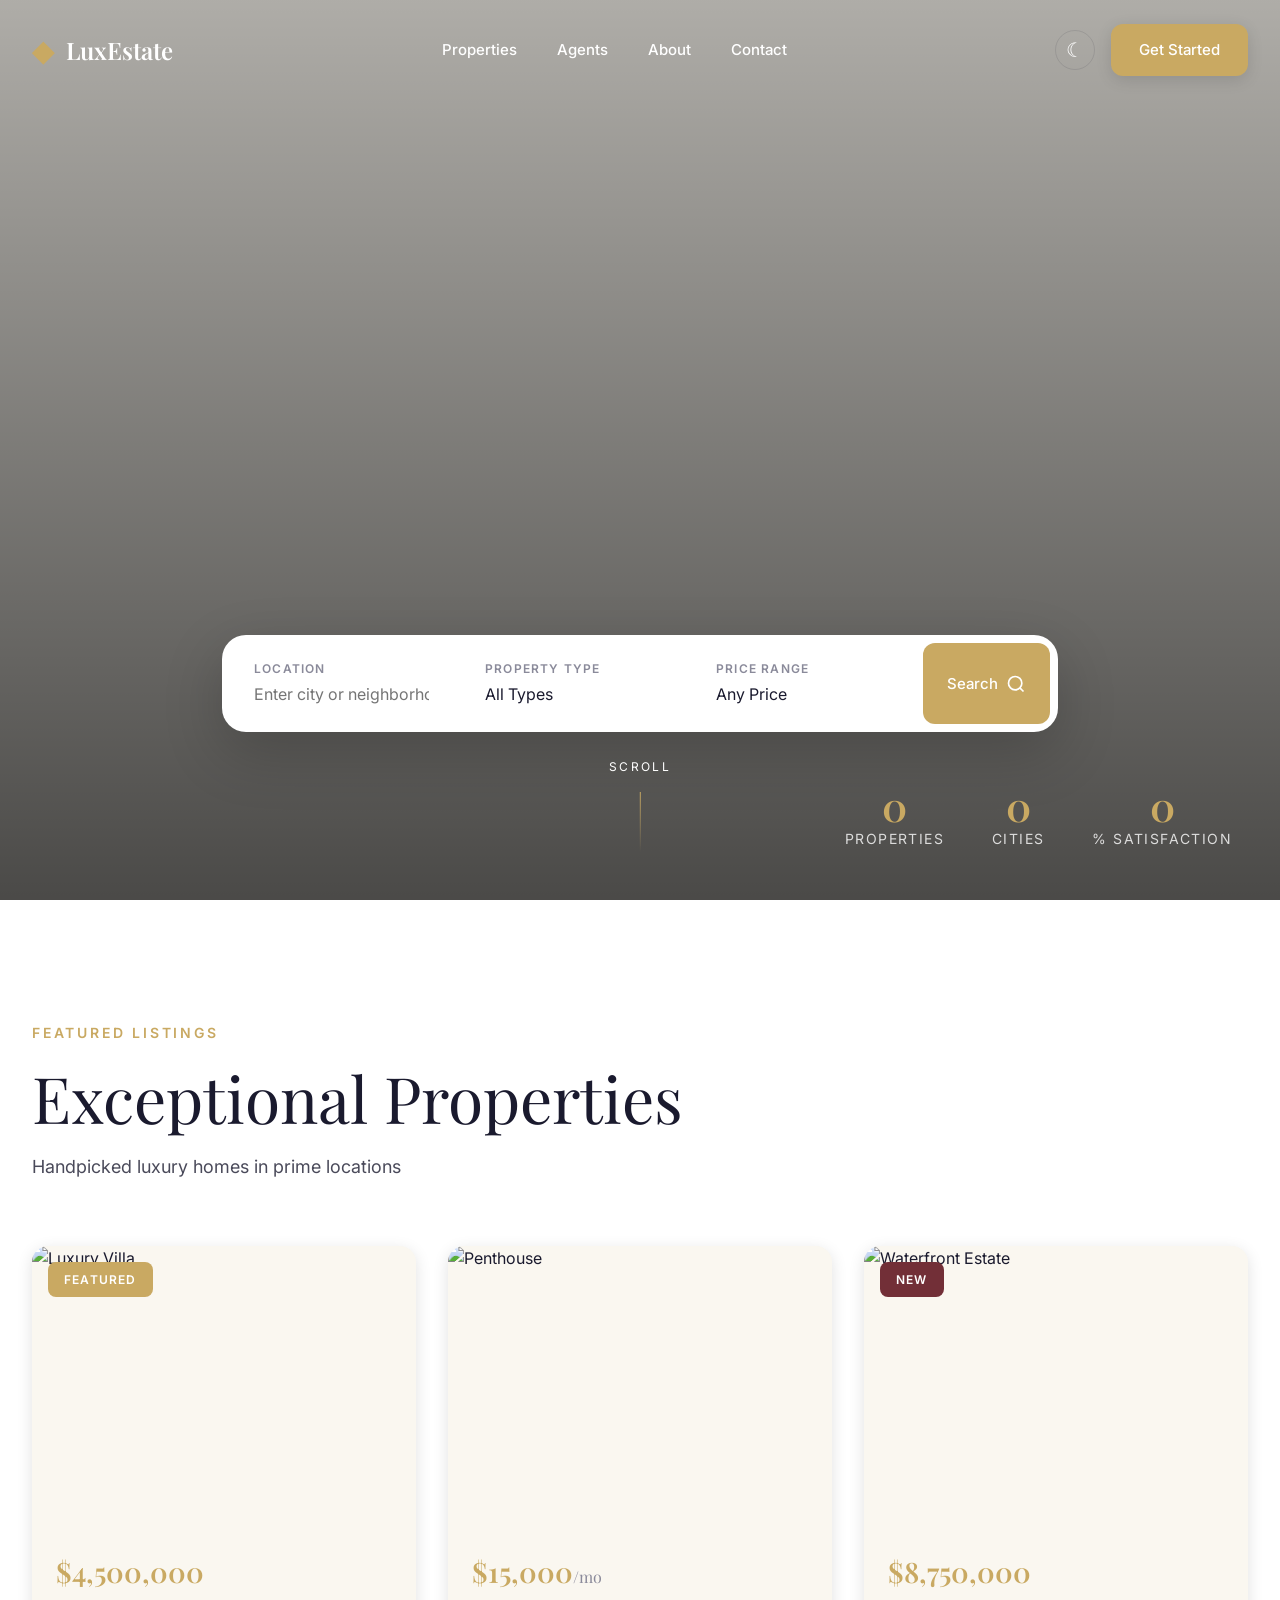
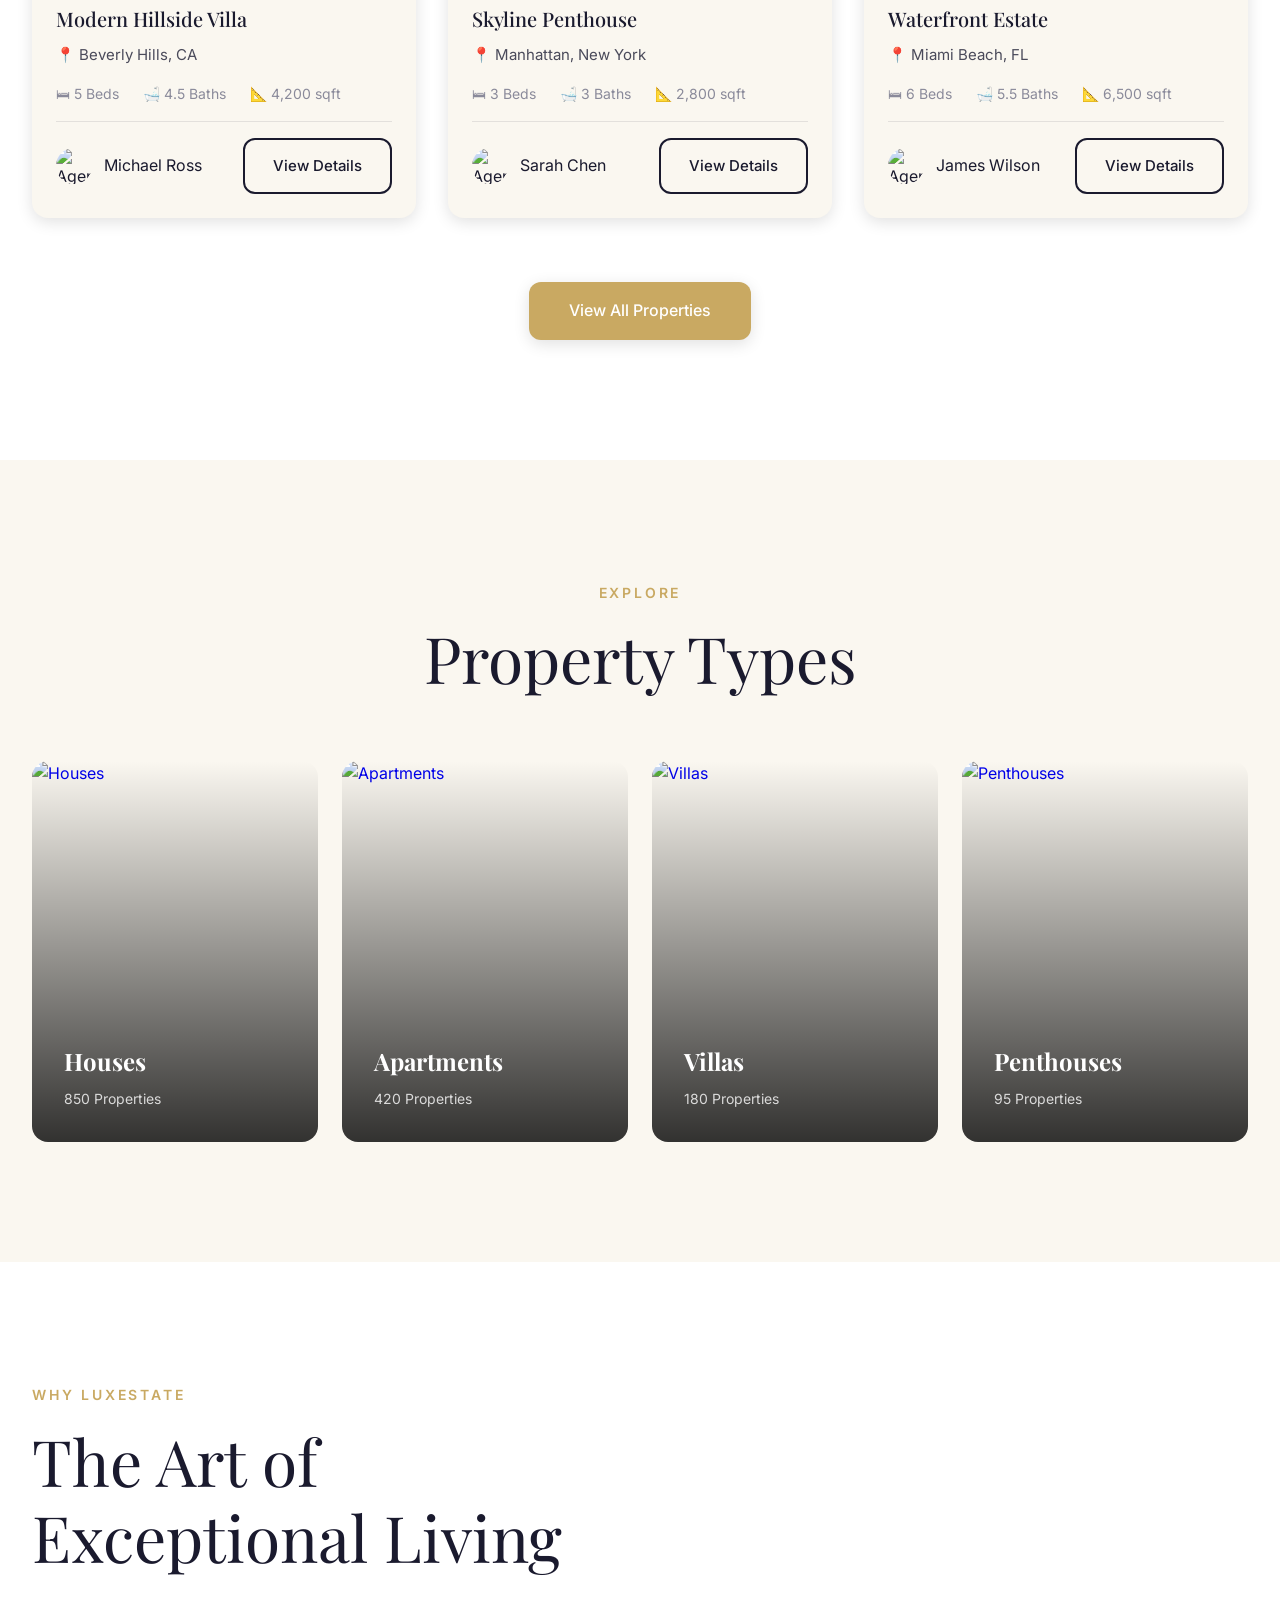
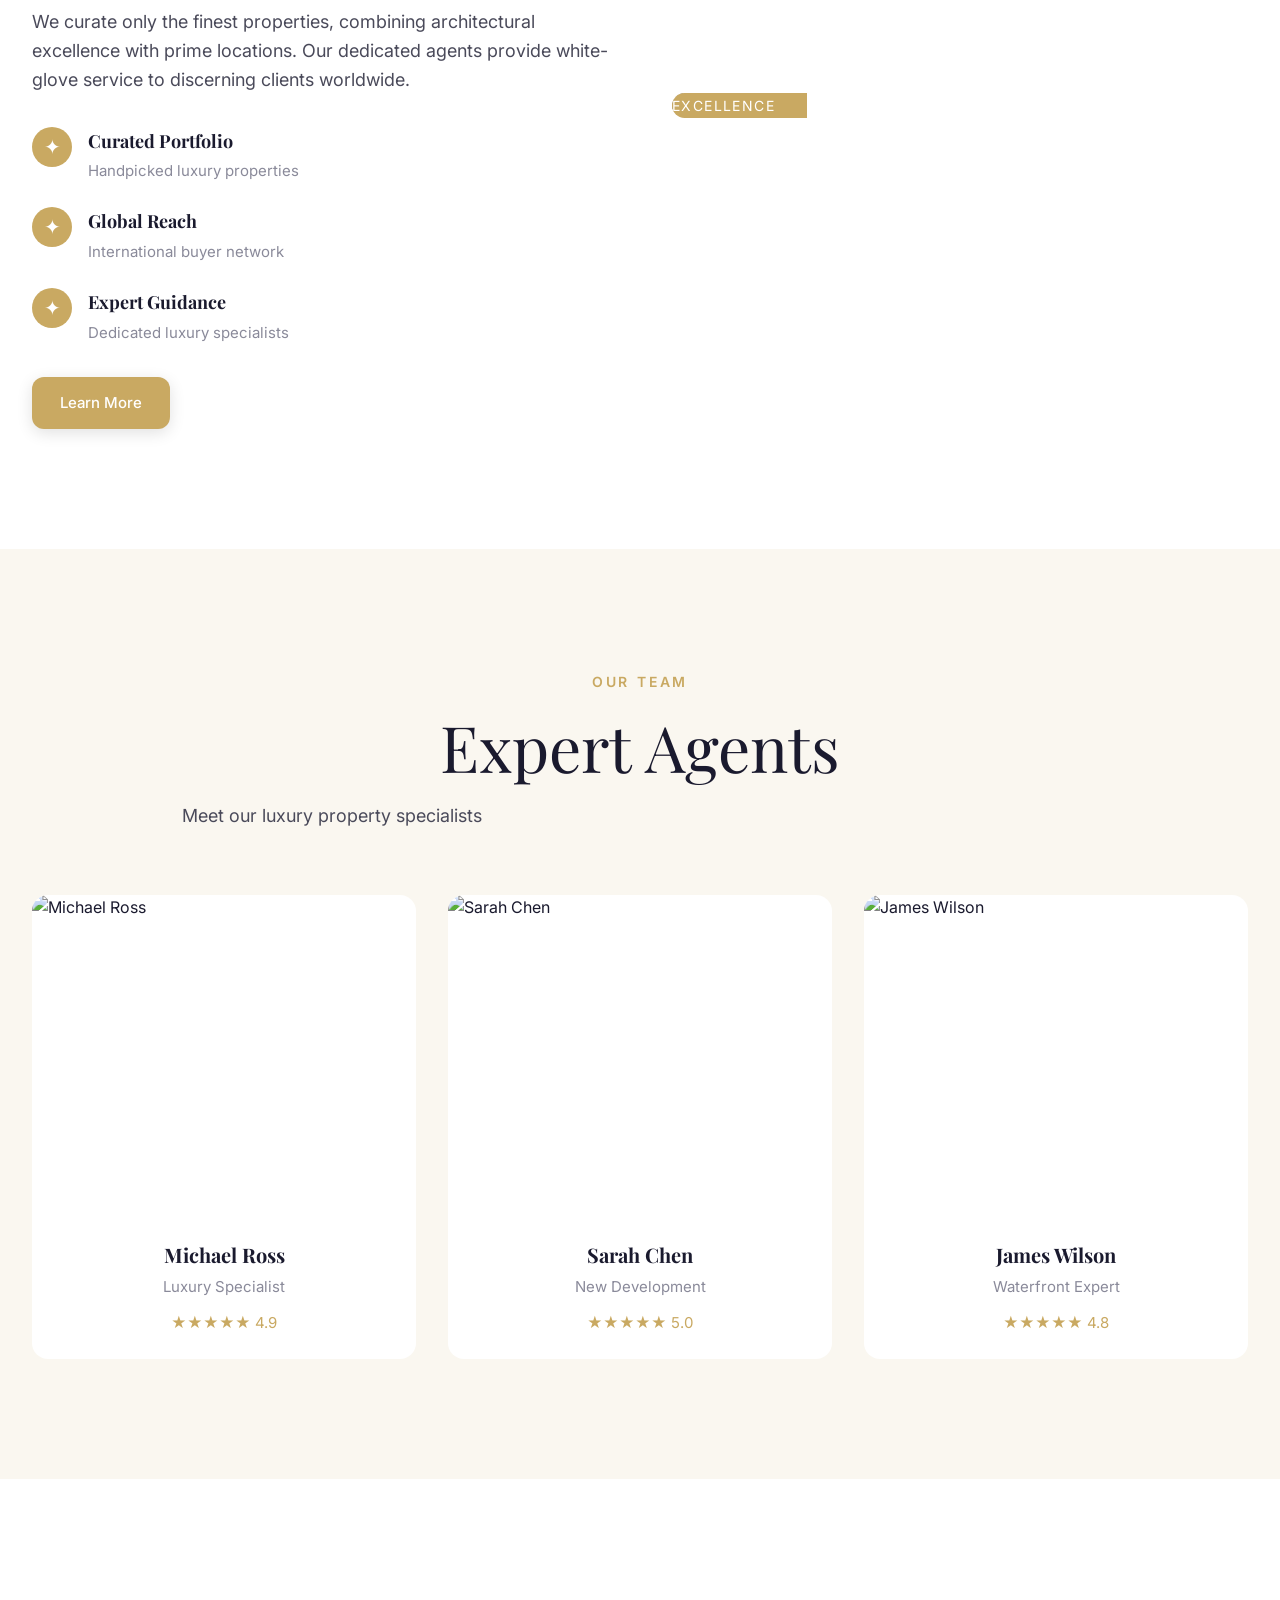
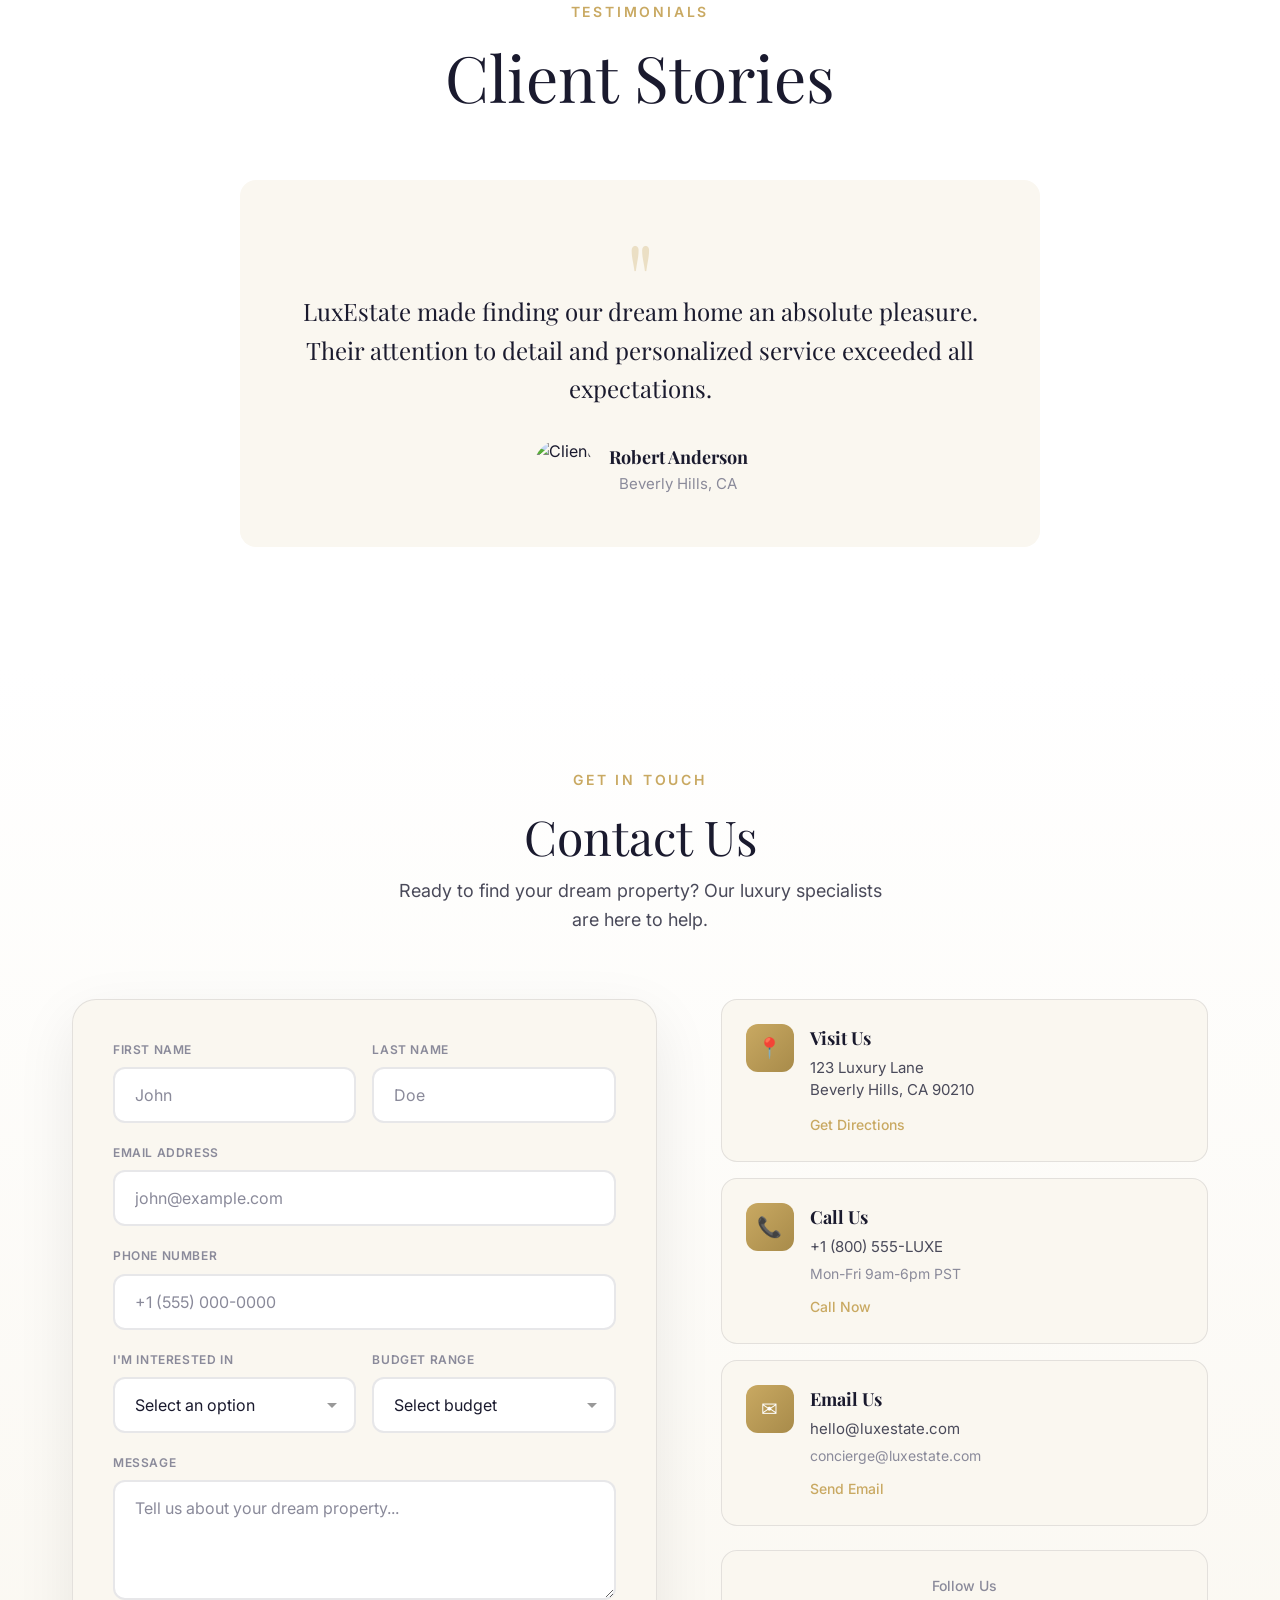
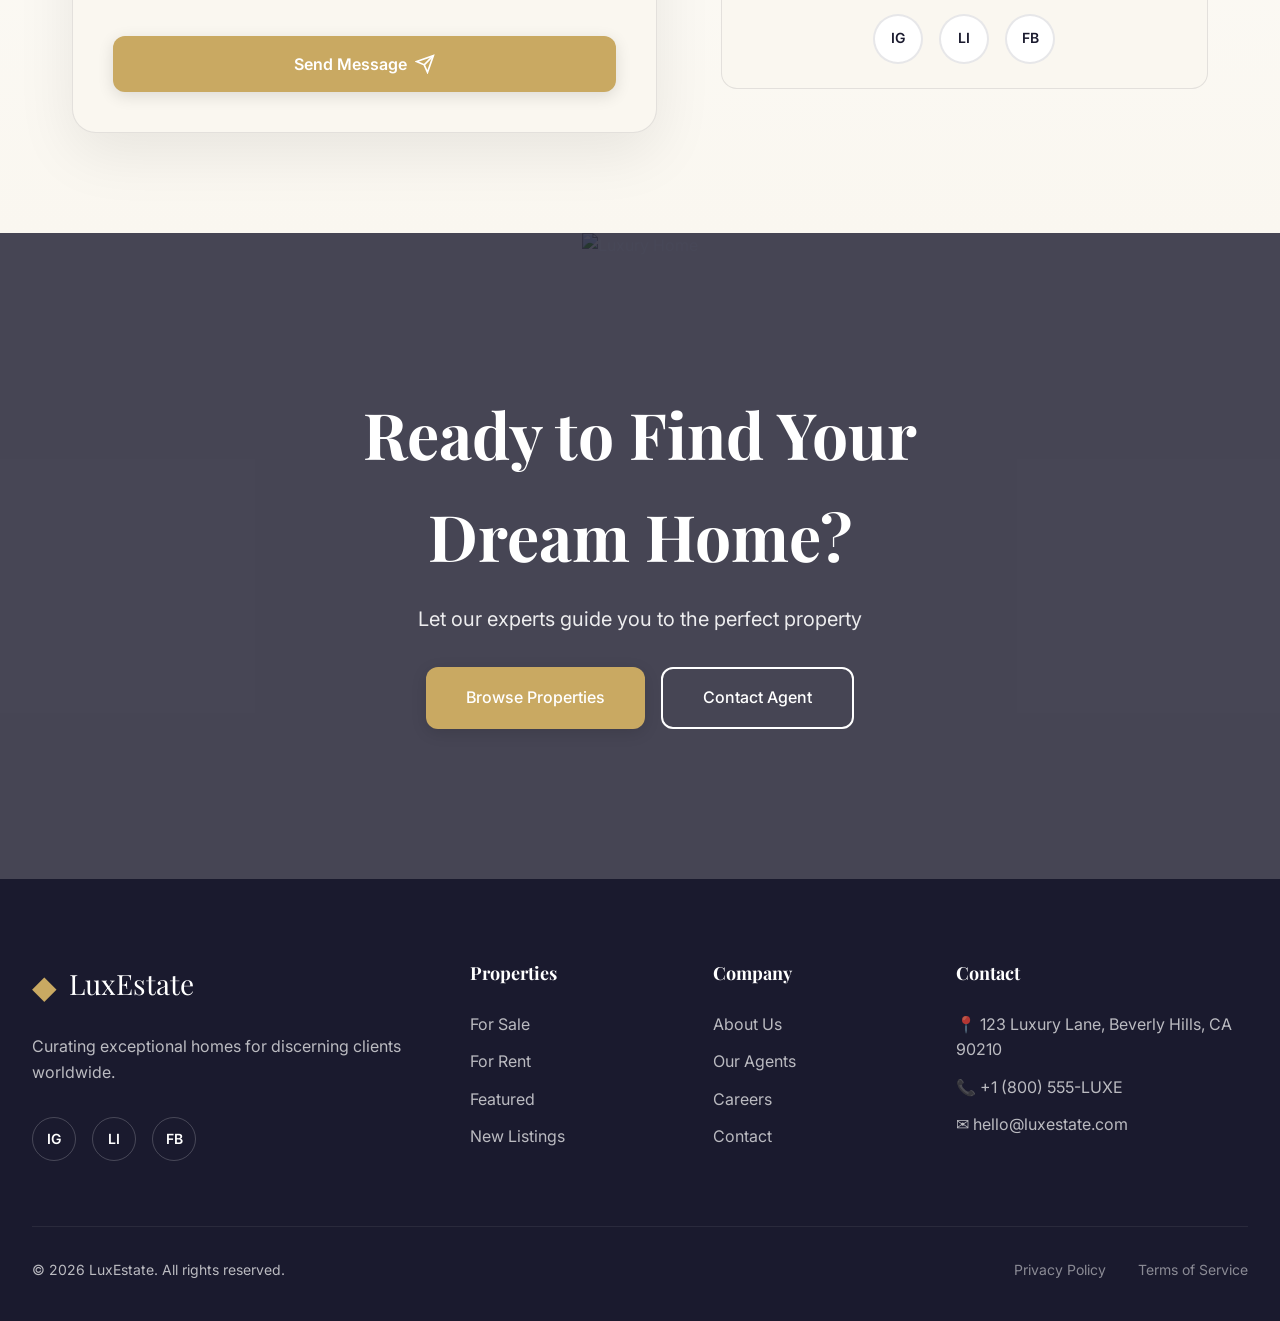
==== commit 73732095: "Redesign contact section for better mobile experience - Moved contact header to top center - Form no" ====
--- a/index.html
+++ b/index.html
@@ -419,58 +419,15 @@
 <!-- Contact Section -->
 <section id="contact" class="contact-section">
 <div class="container">
-<div class="contact-grid">
-<div class="contact-info">
+<div class="contact-header centered">
 <span class="section-label">Get in Touch</span>
 <h2 class="section-title">Contact Us</h2>
 <p class="section-subtitle">Ready to find your dream property? Our luxury specialists are here to help.</p>
-
-<div class="contact-details">
-<div class="contact-item">
-<div class="contact-icon">📍</div>
-<div class="contact-text">
-<h4>Visit Us</h4>
-<p>123 Luxury Lane<br>Beverly Hills, CA 90210</p>
-</div>
-</div>
-<div class="contact-item">
-<div class="contact-icon">📞</div>
-<div class="contact-text">
-<h4>Call Us</h4>
-<p>+1 (800) 555-LUXE<br>Mon-Fri 9am-6pm PST</p>
-</div>
-</div>
-<div class="contact-item">
-<div class="contact-icon">✉</div>
-<div class="contact-text">
-<h4>Email Us</h4>
-<p>hello@luxestate.com<br>concierge@luxestate.com</p>
-</div>
-</div>
-</div>
-
-<div class="social-links-large">
-<a href="#" aria-label="Instagram">
-<span class="social-icon">IG</span>
-<span>Instagram</span>
-</a>
-<a href="#" aria-label="LinkedIn">
-<span class="social-icon">LI</span>
-<span>LinkedIn</span>
-</a>
-<a href="#" aria-label="Facebook">
-<span class="social-icon">FB</span>
-<span>Facebook</span>
-</a>
-</div>
-</div>
-
+</div>
+
+<div class="contact-grid">
 <div class="contact-form-wrapper">
 <form class="contact-form" id="contactForm">
-<div class="form-header">
-<h3>Request Information</h3>
-<p>Fill out the form below and we'll get back to you within 24 hours.</p>
-</div>
 <div class="form-row">
 <div class="form-field">
 <label for="firstName">First Name</label>
@@ -524,6 +481,52 @@
 </svg>
 </button>
 </form>
+</div>
+
+<div class="contact-info">
+<div class="contact-cards">
+<div class="contact-card">
+<div class="contact-card-icon">📍</div>
+<div class="contact-card-content">
+<h4>Visit Us</h4>
+<p>123 Luxury Lane<br>Beverly Hills, CA 90210</p>
+<a href="https://maps.google.com" target="_blank" class="contact-link">Get Directions</a>
+</div>
+</div>
+<div class="contact-card">
+<div class="contact-card-icon">📞</div>
+<div class="contact-card-content">
+<h4>Call Us</h4>
+<p>+1 (800) 555-LUXE</p>
+<p class="hours">Mon-Fri 9am-6pm PST</p>
+<a href="tel:+18005555893" class="contact-link">Call Now</a>
+</div>
+</div>
+<div class="contact-card">
+<div class="contact-card-icon">✉</div>
+<div class="contact-card-content">
+<h4>Email Us</h4>
+<p>hello@luxestate.com</p>
+<p class="email">concierge@luxestate.com</p>
+<a href="mailto:hello@luxestate.com" class="contact-link">Send Email</a>
+</div>
+</div>
+</div>
+
+<div class="social-section">
+<p class="social-title">Follow Us</p>
+<div class="social-links-large">
+<a href="#" aria-label="Instagram" class="social-btn">
+<span class="social-icon">IG</span>
+</a>
+<a href="#" aria-label="LinkedIn" class="social-btn">
+<span class="social-icon">LI</span>
+</a>
+<a href="#" aria-label="Facebook" class="social-btn">
+<span class="social-icon">FB</span>
+</a>
+</div>
+</div>
 </div>
 </div>
 </div>
--- a/css/style.css
+++ b/css/style.css
@@ -1185,113 +1185,37 @@
     color: var(--text-muted);
 }
 
-/* Contact Section */
+/* Modern Contact Section */
 .contact-section {
-padding: 120px 0;
-background: var(--bg-secondary);
+padding: 100px 0;
+background: linear-gradient(180deg, var(--bg-secondary) 0%, var(--bg-primary) 100%);
+}
+
+.contact-section .contact-header {
+text-align: center;
+margin-bottom: 4rem;
+}
+
+.contact-section .contact-header .section-title {
+font-family: var(--font-display);
+font-size: clamp(2rem, 5vw, 3rem);
+margin-bottom: 0.75rem;
+}
+
+.contact-section .contact-header .section-subtitle {
+color: var(--text-secondary);
+max-width: 500px;
+margin: 0 auto;
 }
 
 .contact-grid {
 display: grid;
-grid-template-columns: 1fr 1.2fr;
+grid-template-columns: 1.2fr 1fr;
 gap: 4rem;
 align-items: start;
-}
-
-.contact-info {
-padding-right: 2rem;
-}
-
-.contact-info .section-label {
-display: block;
-margin-bottom: 1rem;
-}
-
-.contact-info .section-title {
-font-family: var(--font-display);
-font-size: clamp(2.5rem, 5vw, 3.5rem);
-margin-bottom: 1rem;
-}
-
-.contact-info .section-subtitle {
-font-size: 1.125rem;
-color: var(--text-secondary);
-margin-bottom: 3rem;
-}
-
-.contact-details {
-margin-bottom: 3rem;
-}
-
-.contact-item {
-display: flex;
-align-items: flex-start;
-gap: 1.25rem;
-margin-bottom: 2rem;
-}
-
-.contact-icon {
-width: 56px;
-height: 56px;
-border-radius: var(--radius-md);
-background: var(--accent-gold);
-color: var(--text-light);
-display: flex;
-align-items: center;
-justify-content: center;
-font-size: 1.5rem;
-flex-shrink: 0;
-}
-
-.contact-text h4 {
-font-family: var(--font-display);
-font-size: 1.25rem;
-margin-bottom: 0.5rem;
-color: var(--text-primary);
-}
-
-.contact-text p {
-color: var(--text-secondary);
-line-height: 1.6;
-font-size: 0.9375rem;
-}
-
-.social-links-large {
-display: flex;
-gap: 1.5rem;
-}
-
-.social-links-large a {
-display: flex;
-align-items: center;
-gap: 0.75rem;
-text-decoration: none;
-color: var(--text-primary);
-font-weight: 500;
-transition: color 0.3s ease;
-}
-
-.social-links-large a:hover {
-color: var(--accent-gold);
-}
-
-.social-icon {
-width: 44px;
-height: 44px;
-border-radius: 50%;
-border: 1px solid var(--border-medium);
-display: flex;
-align-items: center;
-justify-content: center;
-font-size: 0.875rem;
-font-weight: 600;
-transition: all 0.3s ease;
-}
-
-.social-links-large a:hover .social-icon {
-background: var(--accent-gold);
-border-color: var(--accent-gold);
-color: var(--text-light);
+max-width: 1200px;
+margin: 0 auto;
+padding: 0 2rem;
 }
 
 /* Contact Form */
@@ -1299,31 +1223,14 @@
 background: var(--bg-primary);
 border-radius: var(--radius-xl);
 padding: 2.5rem;
-box-shadow: var(--shadow-lg);
-}
-
-.form-header {
-margin-bottom: 2rem;
-text-align: center;
-}
-
-.form-header h3 {
-font-family: var(--font-display);
-font-size: 1.75rem;
-margin-bottom: 0.5rem;
-color: var(--text-primary);
-}
-
-.form-header p {
-color: var(--text-secondary);
-font-size: 0.9375rem;
+box-shadow: 0 20px 60px rgba(0,0,0,0.08);
+border: 1px solid var(--border-light);
 }
 
 .contact-form .form-row {
 display: grid;
 grid-template-columns: 1fr 1fr;
 gap: 1rem;
-margin-bottom: 0;
 }
 
 .form-field {
@@ -1332,9 +1239,11 @@
 
 .form-field label {
 display: block;
-font-size: 0.875rem;
-font-weight: 500;
-color: var(--text-primary);
+font-size: 0.75rem;
+font-weight: 600;
+text-transform: uppercase;
+letter-spacing: 0.05em;
+color: var(--text-muted);
 margin-bottom: 0.5rem;
 }
 
@@ -1342,11 +1251,11 @@
 .form-field select,
 .form-field textarea {
 width: 100%;
-padding: 0.875rem 1rem;
-border: 1px solid var(--border-light);
+padding: 1rem 1.25rem;
+border: 2px solid var(--border-light);
 border-radius: var(--radius-md);
 background: var(--bg-secondary);
-font-size: 0.9375rem;
+font-size: 1rem;
 color: var(--text-primary);
 font-family: var(--font-body);
 outline: none;
@@ -1357,7 +1266,21 @@
 .form-field select:focus,
 .form-field textarea:focus {
 border-color: var(--accent-gold);
-box-shadow: 0 0 0 3px rgba(201, 169, 98, 0.1);
+box-shadow: 0 0 0 4px rgba(201, 169, 98, 0.1);
+}
+
+.form-field input::placeholder,
+.form-field textarea::placeholder {
+color: var(--text-muted);
+}
+
+.form-field select {
+cursor: pointer;
+appearance: none;
+background-image: url("data:image/svg+xml,%3Csvg xmlns='http://www.w3.org/2000/svg' width='12' height='12' viewBox='0 0 12 12'%3E%3Cpath fill='%23999' d='M6 9L1 4h10z'/%3E%3C/svg%3E");
+background-repeat: no-repeat;
+background-position: right 1rem center;
+padding-right: 2.5rem;
 }
 
 .form-field textarea {
@@ -1367,9 +1290,11 @@
 
 .btn-submit {
 width: 100%;
-padding: 1rem 2rem;
+padding: 1.125rem 2rem;
 font-size: 1rem;
+font-weight: 600;
 justify-content: center;
+margin-top: 0.5rem;
 }
 
 .btn-submit svg {
@@ -1378,46 +1303,224 @@
 
 .btn-submit:hover svg {
 transform: translateX(4px) translateY(-2px);
+}
+
+/* Contact Info Cards */
+.contact-info {
+display: flex;
+flex-direction: column;
+gap: 1.5rem;
+}
+
+.contact-cards {
+display: flex;
+flex-direction: column;
+gap: 1rem;
+}
+
+.contact-card {
+background: var(--bg-primary);
+border-radius: var(--radius-lg);
+padding: 1.5rem;
+border: 1px solid var(--border-light);
+display: flex;
+align-items: flex-start;
+gap: 1rem;
+transition: all 0.3s ease;
+}
+
+.contact-card:hover {
+border-color: var(--accent-gold);
+box-shadow: 0 8px 24px rgba(0,0,0,0.08);
+transform: translateY(-2px);
+}
+
+.contact-card-icon {
+width: 48px;
+height: 48px;
+border-radius: var(--radius-md);
+background: linear-gradient(135deg, var(--accent-gold) 0%, var(--accent-gold-dark) 100%);
+color: var(--text-light);
+display: flex;
+align-items: center;
+justify-content: center;
+font-size: 1.25rem;
+flex-shrink: 0;
+}
+
+.contact-card-content {
+flex: 1;
+}
+
+.contact-card-content h4 {
+font-family: var(--font-display);
+font-size: 1.125rem;
+margin-bottom: 0.25rem;
+color: var(--text-primary);
+}
+
+.contact-card-content p {
+color: var(--text-secondary);
+font-size: 0.9375rem;
+line-height: 1.5;
+margin: 0;
+}
+
+.contact-card-content .hours,
+.contact-card-content .email {
+color: var(--text-muted);
+font-size: 0.875rem;
+margin-top: 0.25rem;
+}
+
+.contact-link {
+display: inline-block;
+margin-top: 0.75rem;
+color: var(--accent-gold);
+text-decoration: none;
+font-weight: 500;
+font-size: 0.875rem;
+transition: color 0.3s ease;
+}
+
+.contact-link:hover {
+color: var(--accent-gold-dark);
+text-decoration: underline;
+}
+
+/* Social Section */
+.social-section {
+background: var(--bg-primary);
+border-radius: var(--radius-lg);
+padding: 1.5rem;
+border: 1px solid var(--border-light);
+text-align: center;
+}
+
+.social-title {
+font-size: 0.875rem;
+color: var(--text-muted);
+margin-bottom: 1rem;
+font-weight: 500;
+}
+
+.social-links-large {
+display: flex;
+justify-content: center;
+gap: 1rem;
+}
+
+.social-btn {
+display: flex;
+align-items: center;
+justify-content: center;
+width: 50px;
+height: 50px;
+border-radius: 50%;
+background: var(--bg-secondary);
+border: 2px solid var(--border-light);
+text-decoration: none;
+transition: all 0.3s ease;
+}
+
+.social-btn:hover {
+background: var(--accent-gold);
+border-color: var(--accent-gold);
+transform: translateY(-3px);
+box-shadow: 0 8px 20px rgba(201, 169, 98, 0.3);
+}
+
+.social-icon {
+color: var(--text-primary);
+font-size: 0.875rem;
+font-weight: 600;
+transition: color 0.3s ease;
+}
+
+.social-btn:hover .social-icon {
+color: var(--text-light);
 }
 
 /* Responsive Contact Section */
 @media (max-width: 1024px) {
 .contact-grid {
 grid-template-columns: 1fr;
-gap: 3rem;
-}
-
-.contact-info {
-padding-right: 0;
-text-align: center;
-}
-
-.contact-details {
-display: flex;
-flex-wrap: wrap;
-justify-content: center;
+gap: 2.5rem;
+}
+
+.contact-section {
+padding: 80px 0;
+}
+
+.contact-section .contact-header {
+margin-bottom: 3rem;
+}
+
+.contact-cards {
+order: 2;
+}
+
+.contact-form-wrapper {
+order: 1;
+}
+}
+
+@media (max-width: 768px) {
+.contact-grid {
 gap: 2rem;
-}
-
-.contact-item {
-flex-direction: column;
-align-items: center;
-text-align: center;
-margin-bottom: 0;
-}
-
-.social-links-large {
-justify-content: center;
-}
-}
-
-@media (max-width: 640px) {
+padding: 0 1rem;
+}
+
+.contact-form-wrapper {
+padding: 1.75rem;
+}
+
 .contact-form .form-row {
 grid-template-columns: 1fr;
+gap: 0;
+}
+
+.contact-card {
+padding: 1.25rem;
+}
+
+.btn-submit {
+padding: 1rem 1.5rem;
+}
+}
+
+@media (max-width: 480px) {
+.contact-section {
+padding: 60px 0;
 }
 
 .contact-form-wrapper {
 padding: 1.5rem;
+border-radius: var(--radius-lg);
+}
+
+.contact-card {
+flex-direction: column;
+text-align: center;
+align-items: center;
+}
+
+.contact-card-icon {
+width: 44px;
+height: 44px;
+font-size: 1.1rem;
+}
+
+.form-field input,
+.form-field select,
+.form-field textarea {
+padding: 0.875rem 1rem;
+font-size: 16px; /* Prevents zoom on iOS */
+}
+
+.social-btn {
+width: 44px;
+height: 44px;
 }
 }
 
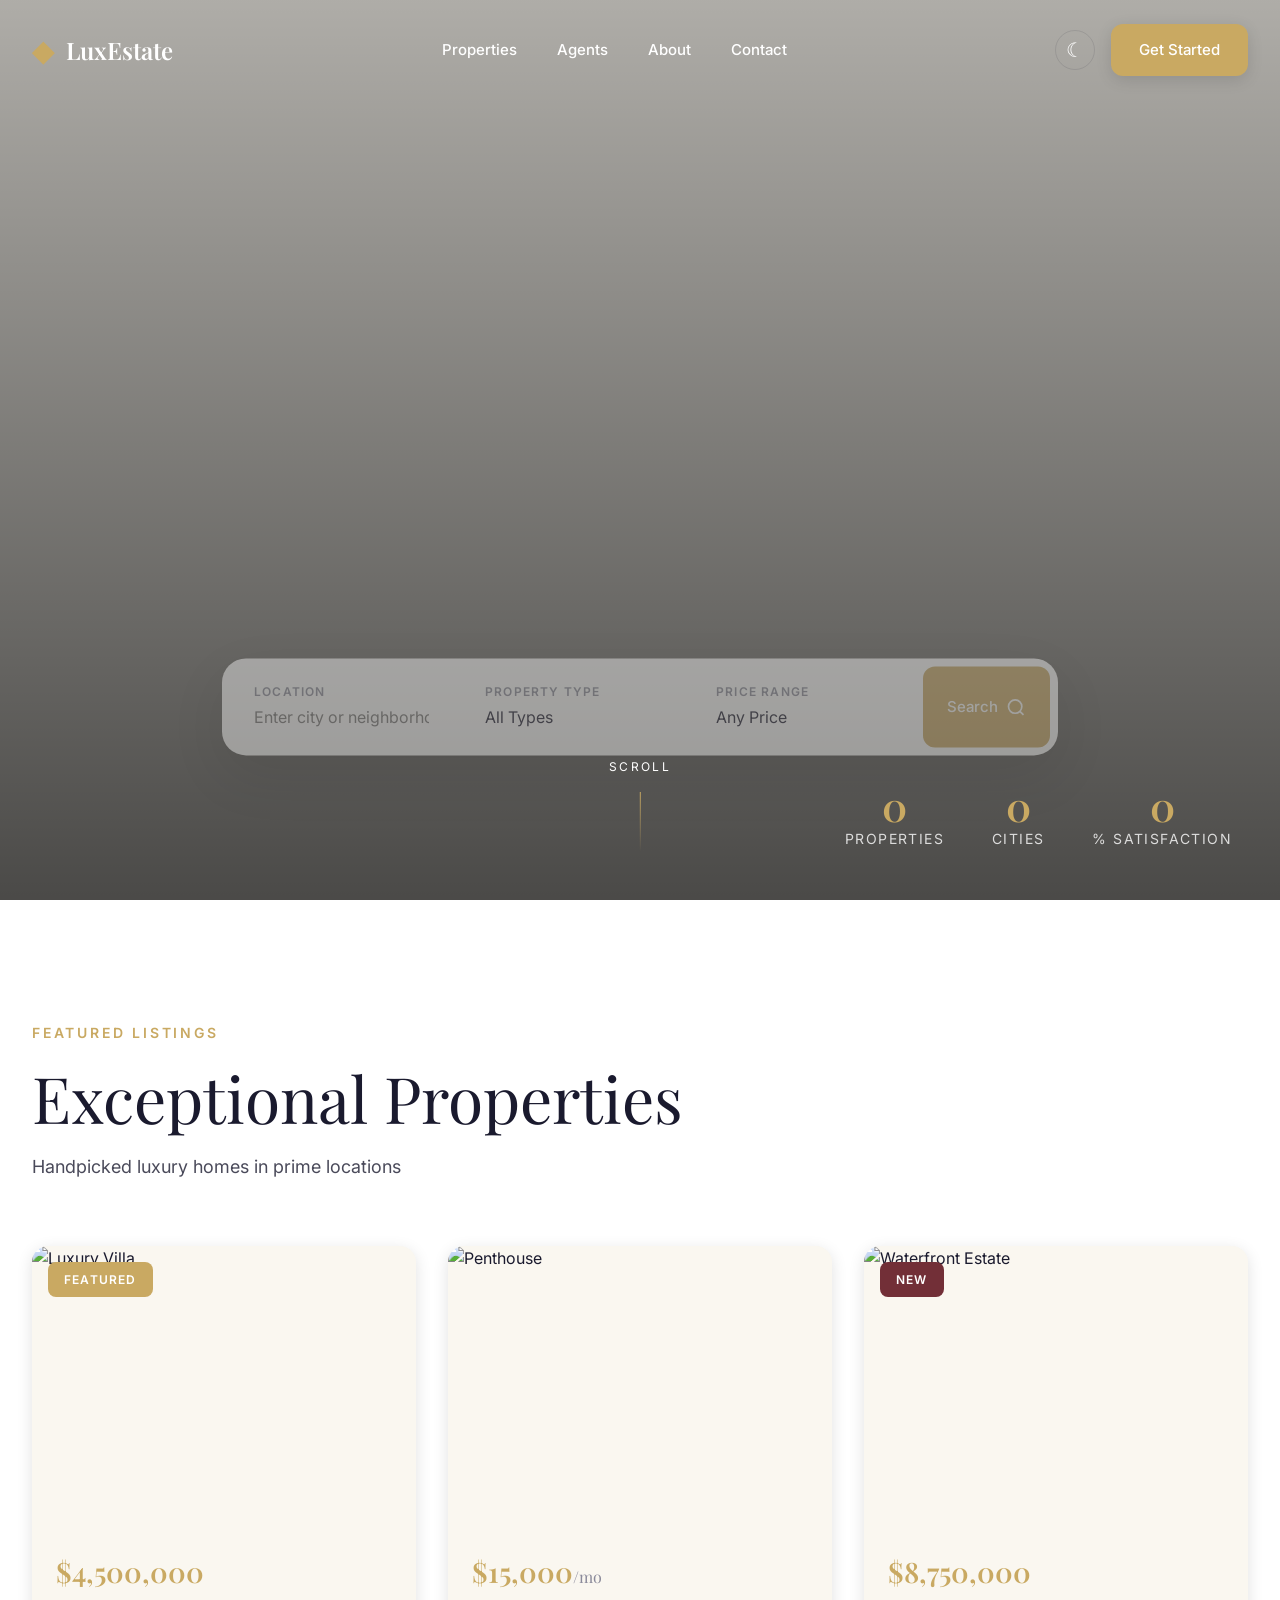
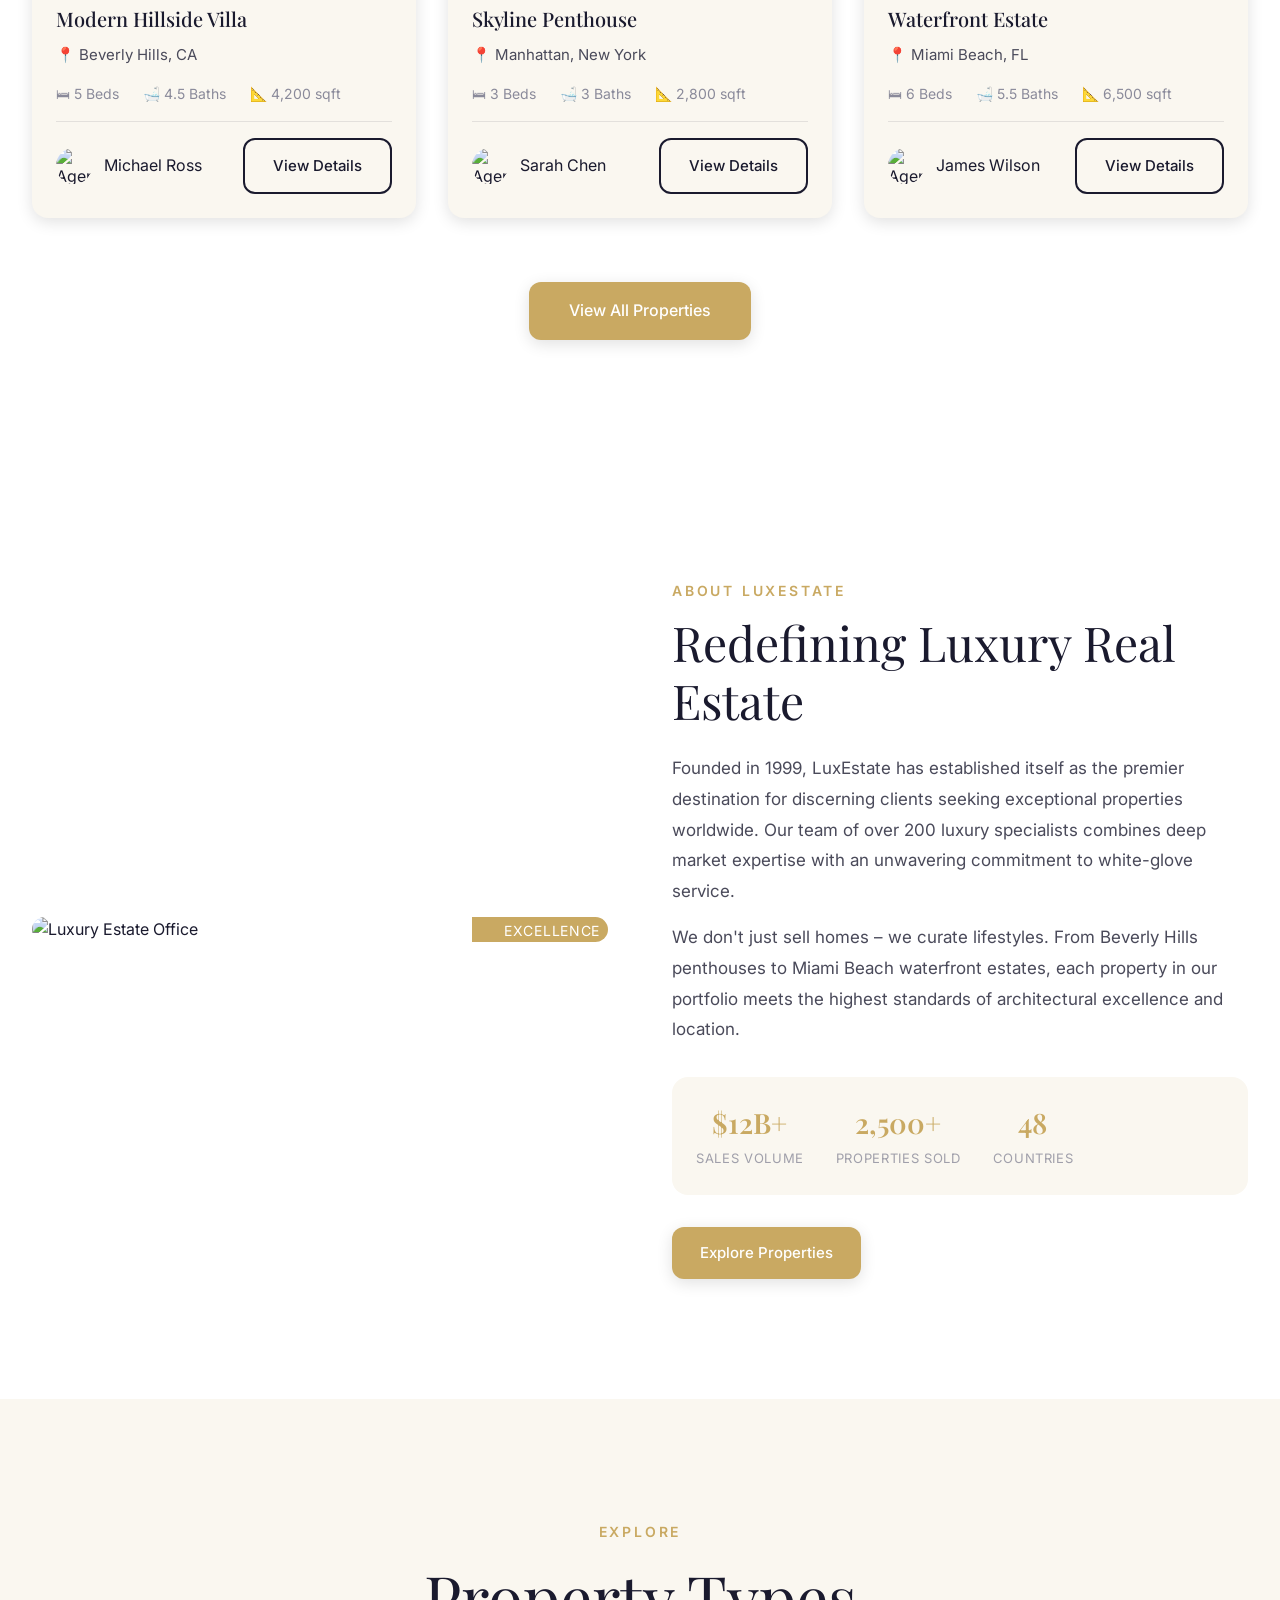
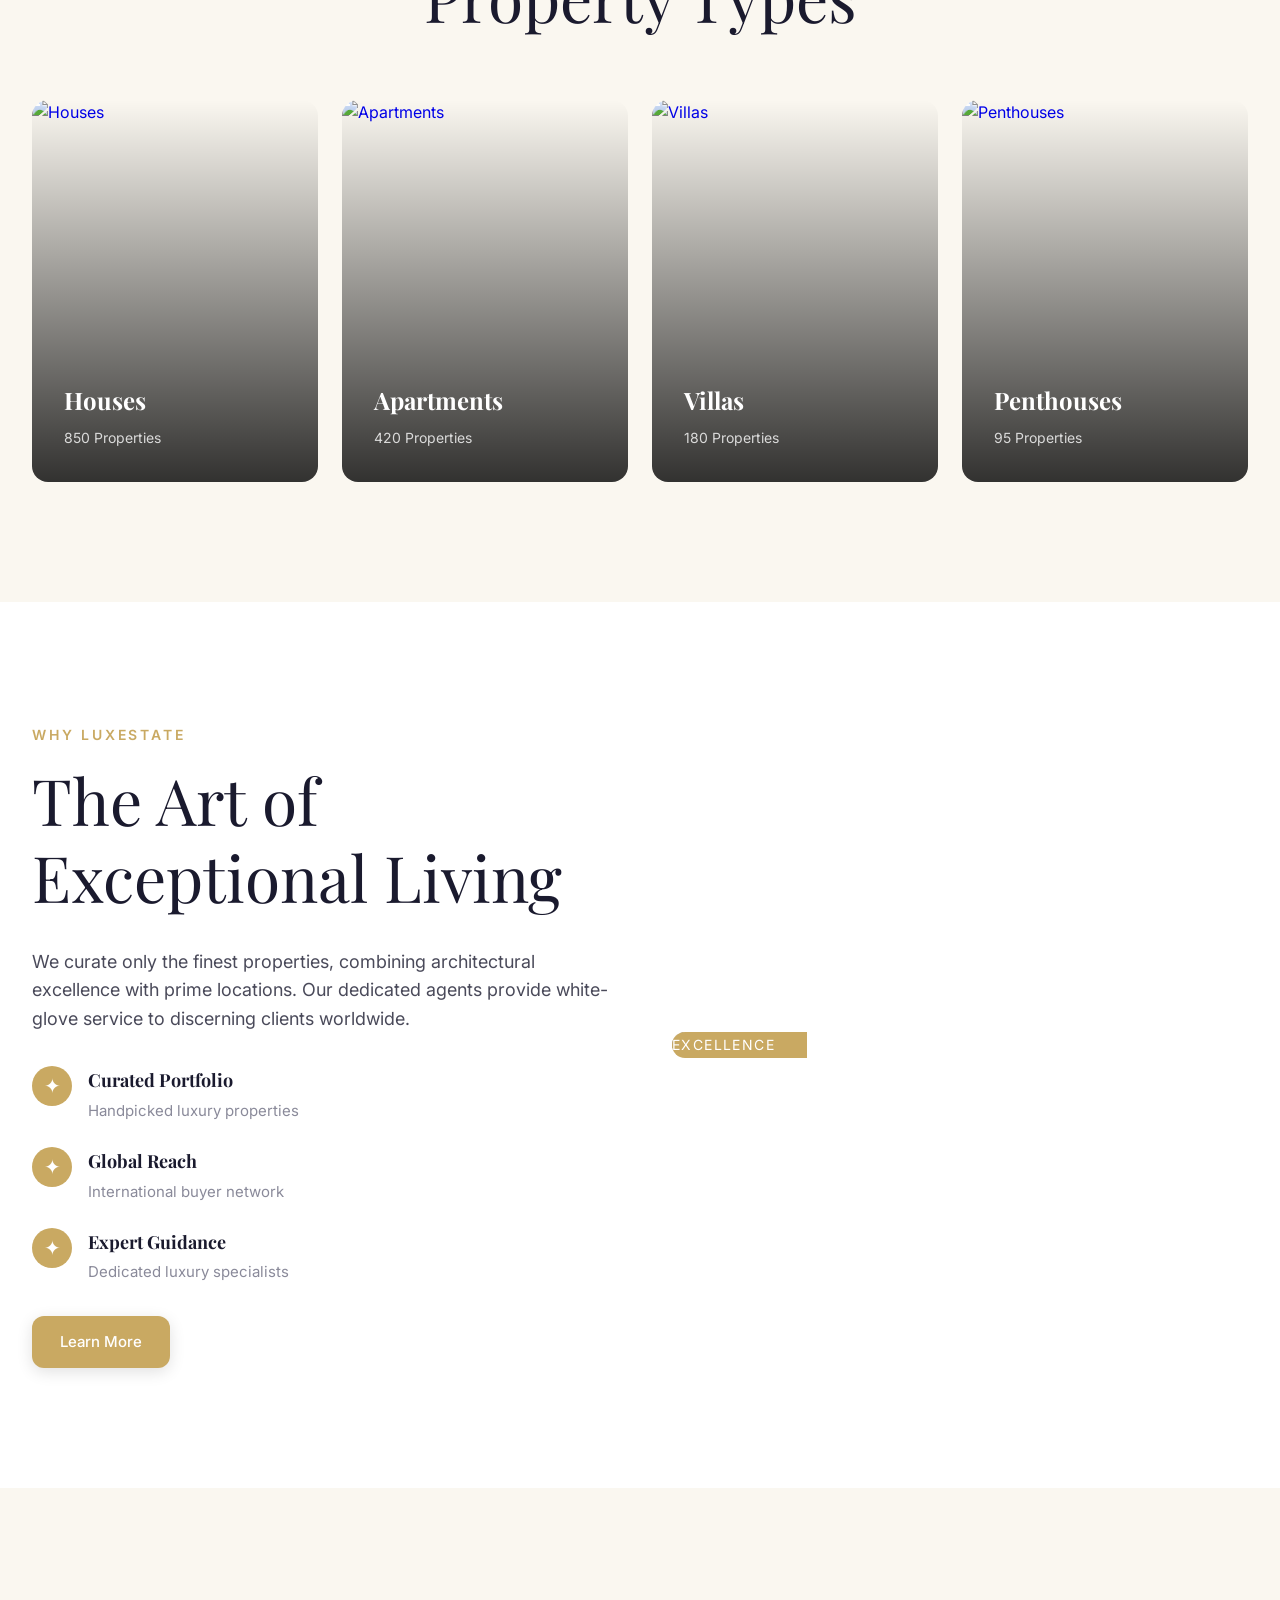
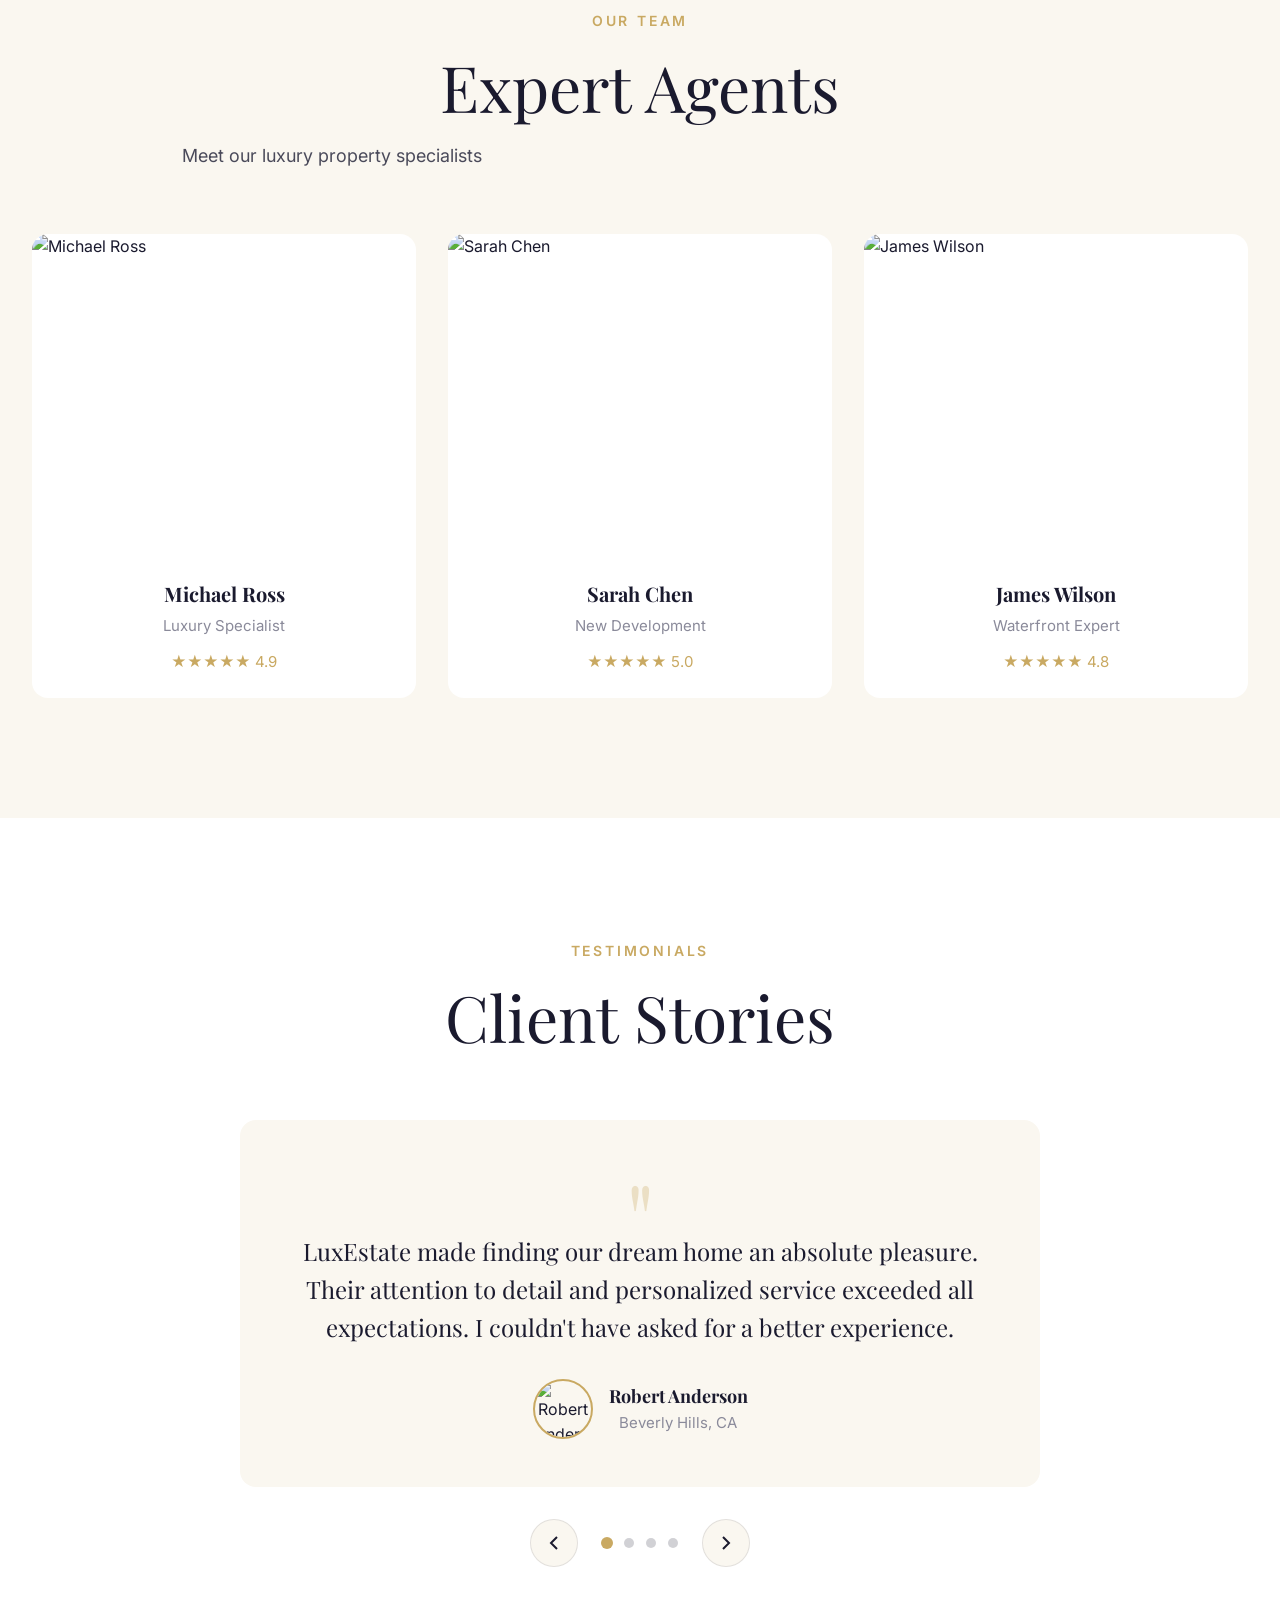
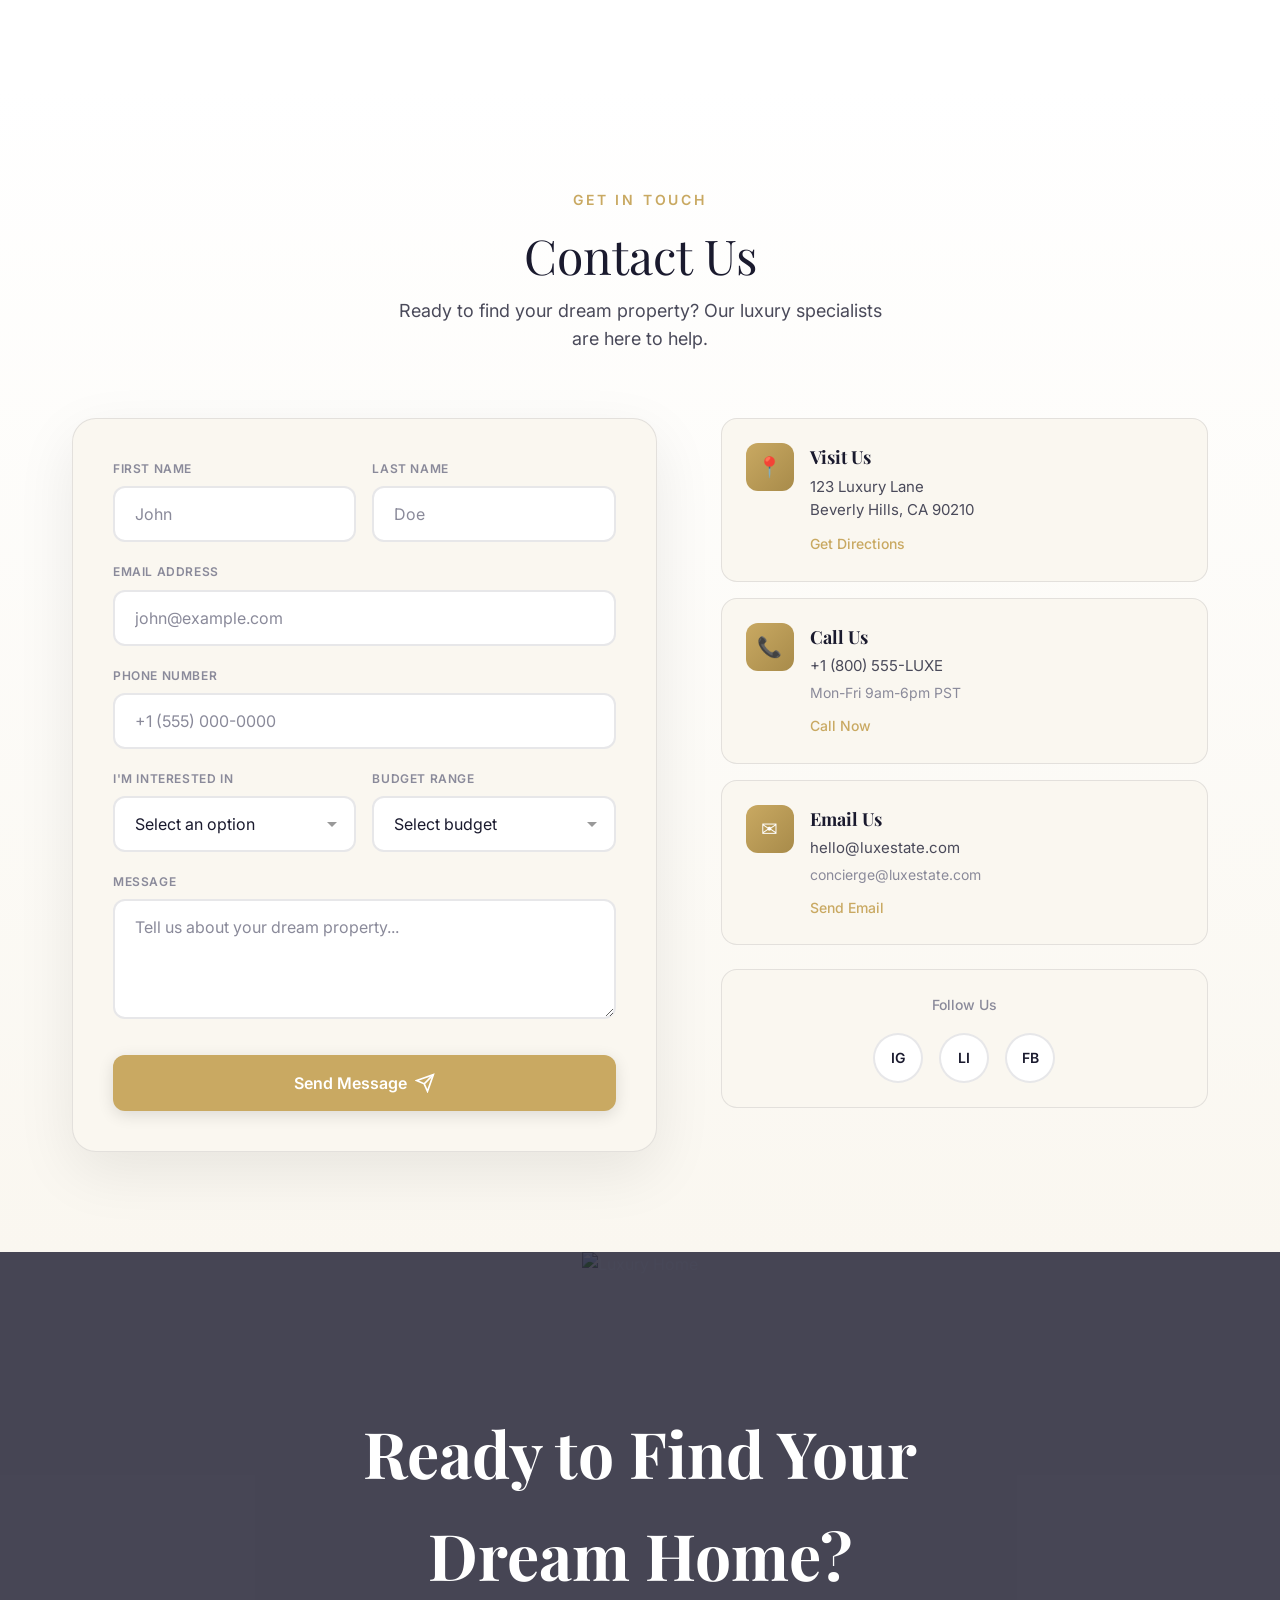
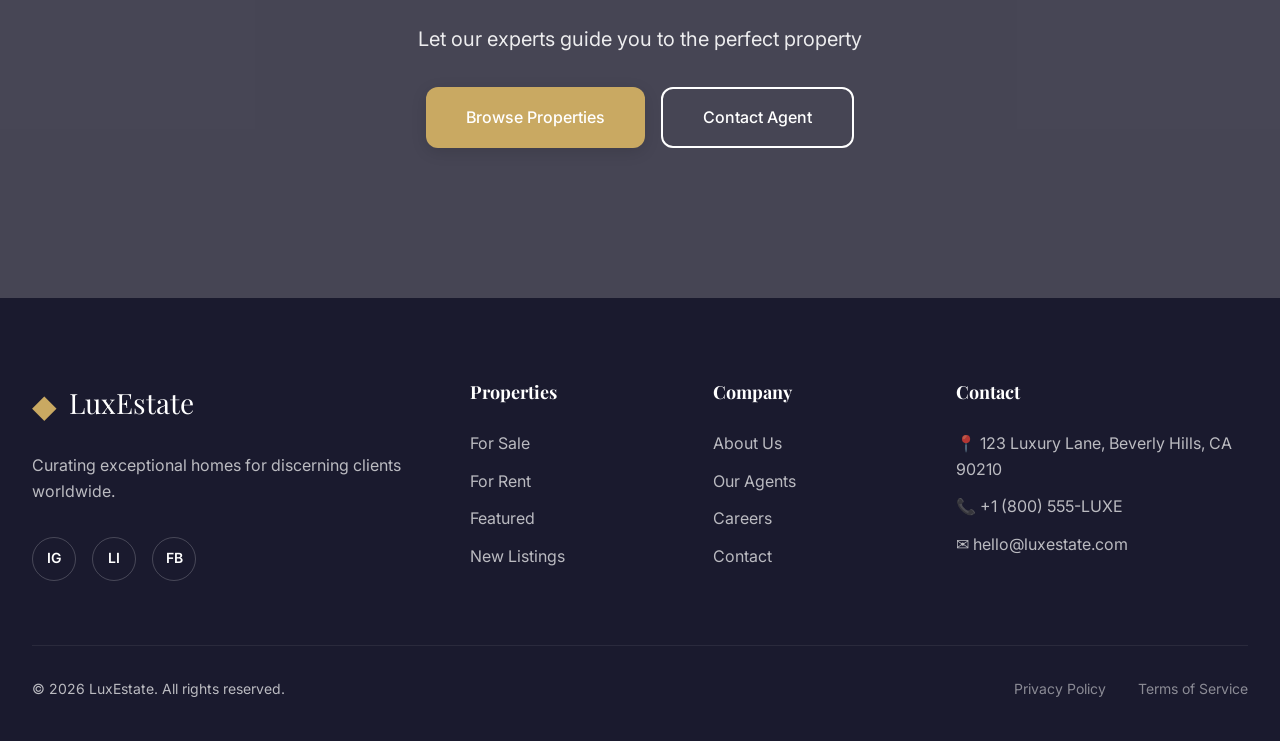
==== commit 663499f2: "Quick wins: Add About section, testimonials slider, and fix detail page - Added About section to hom" ====
--- a/index.html
+++ b/index.html
@@ -22,30 +22,30 @@
         </div>
     </div>
 
-    <!-- Floating Navigation -->
-    <nav id="navbar" class="floating-nav">
-        <div class="nav-container">
-            <a href="#" class="nav-logo">
-                <span class="logo-icon">◆</span>
-                <span class="logo-text">LuxEstate</span>
-            </a>
-            <div class="nav-links">
-                <a href="#properties" class="nav-link">Properties</a>
-                <a href="#agents" class="nav-link">Agents</a>
-                <a href="#about" class="nav-link">About</a>
-                <a href="#contact" class="nav-link">Contact</a>
-            </div>
-            <div class="nav-actions">
-                <button id="theme-toggle" class="theme-btn" aria-label="Toggle theme">
-                    <span class="theme-icon">☀</span>
-                </button>
-                <a href="#contact" class="btn btn-primary nav-cta">Get Started</a>
-            </div>
-            <button class="mobile-menu-btn" aria-label="Menu">
-                <span></span><span></span><span></span>
-            </button>
-        </div>
-    </nav>
+<!-- Floating Navigation -->
+<nav id="navbar" class="floating-nav">
+<div class="nav-container">
+<a href="index.html" class="nav-logo">
+<span class="logo-icon">◆</span>
+<span class="logo-text">LuxEstate</span>
+</a>
+<div class="nav-links">
+<a href="properties/index.html" class="nav-link">Properties</a>
+<a href="index.html#agents" class="nav-link">Agents</a>
+<a href="index.html#about" class="nav-link">About</a>
+<a href="contact.html" class="nav-link">Contact</a>
+</div>
+<div class="nav-actions">
+<button id="theme-toggle" class="theme-btn" aria-label="Toggle theme">
+<span class="theme-icon">☀</span>
+</button>
+<a href="contact.html" class="btn btn-primary nav-cta">Get Started</a>
+</div>
+<button class="mobile-menu-btn" aria-label="Menu">
+<span></span><span></span><span></span>
+</button>
+</div>
+</nav>
 
     <!-- Hero Section -->
     <section id="hero" class="hero">
@@ -234,12 +234,50 @@
             </div>
             <div class="section-footer">
                 <a href="properties/index.html" class="btn btn-primary btn-large">View All Properties</a>
-            </div>
-        </div>
-    </section>
-
-    <!-- Property Categories -->
-    <section id="categories" class="categories">
+</div>
+</div>
+</section>
+
+<!-- About Section -->
+<section id="about" class="about-section">
+<div class="container">
+<div class="about-grid">
+<div class="about-image">
+<div class="about-image-wrapper">
+<img src="https://images.unsplash.com/photo-1600607687644-a7171b42498c?w=800" alt="Luxury Estate Office">
+<div class="about-badge">
+<span class="badge-number">25+</span>
+<span class="badge-text">Years of<br>Excellence</span>
+</div>
+</div>
+</div>
+<div class="about-content">
+<span class="section-label">About LuxEstate</span>
+<h2 class="section-title">Redefining Luxury Real Estate</h2>
+<p class="about-text">Founded in 1999, LuxEstate has established itself as the premier destination for discerning clients seeking exceptional properties worldwide. Our team of over 200 luxury specialists combines deep market expertise with an unwavering commitment to white-glove service.</p>
+<p class="about-text">We don't just sell homes – we curate lifestyles. From Beverly Hills penthouses to Miami Beach waterfront estates, each property in our portfolio meets the highest standards of architectural excellence and location.</p>
+<div class="about-stats">
+<div class="about-stat">
+<span class="stat-value">$12B+</span>
+<span class="stat-label">Sales Volume</span>
+</div>
+<div class="about-stat">
+<span class="stat-value">2,500+</span>
+<span class="stat-label">Properties Sold</span>
+</div>
+<div class="about-stat">
+<span class="stat-value">48</span>
+<span class="stat-label">Countries</span>
+</div>
+</div>
+<a href="properties/index.html" class="btn btn-primary">Explore Properties</a>
+</div>
+</div>
+</div>
+</section>
+
+<!-- Property Categories -->
+<section id="categories" class="categories">
         <div class="container">
             <div class="section-header centered">
                 <span class="section-label">Explore</span>
@@ -317,7 +355,7 @@
                             </div>
                         </div>
                     </div>
-                    <a href="#about" class="btn btn-primary">Learn More</a>
+                    <a href="#why-us" class="btn btn-primary">Learn More</a>
                 </div>
                 <div class="why-us-image">
                     <div class="image-wrapper">
@@ -400,19 +438,75 @@
                 <span class="section-label">Testimonials</span>
                 <h2 class="section-title">Client Stories</h2>
             </div>
-            <div class="testimonials-slider">
-                <div class="testimonial-card">
-                    <div class="testimonial-quote">"</div>
-                    <p class="testimonial-text">LuxEstate made finding our dream home an absolute pleasure. Their attention to detail and personalized service exceeded all expectations.</p>
-                    <div class="testimonial-author">
-                        <img src="https://images.unsplash.com/photo-1507003211169-0a1dd7228f2d?w=100" alt="Client">
-                        <div>
-                            <h4>Robert Anderson</h4>
-                            <p>Beverly Hills, CA</p>
-                        </div>
-                    </div>
-                </div>
-            </div>
+<div class="testimonials-slider">
+<!-- Testimonial 1 -->
+<div class="testimonial-card active">
+<div class="testimonial-quote">"</div>
+<p class="testimonial-text">LuxEstate made finding our dream home an absolute pleasure. Their attention to detail and personalized service exceeded all expectations. I couldn't have asked for a better experience.</p>
+<div class="testimonial-author">
+<img src="https://images.unsplash.com/photo-1507003211169-0a1dd7228f2d?w=100" alt="Robert Anderson">
+<div>
+<h4>Robert Anderson</h4>
+<p>Beverly Hills, CA</p>
+</div>
+</div>
+</div>
+<!-- Testimonial 2 -->
+<div class="testimonial-card">
+<div class="testimonial-quote">"</div>
+<p class="testimonial-text">Working with LuxEstate was incredible. They found us the perfect penthouse in Manhattan within two weeks. Their market knowledge and negotiation skills saved us over $500K.</p>
+<div class="testimonial-author">
+<img src="https://images.unsplash.com/photo-1494790108377-be9c29b29330?w=100" alt="Jennifer Martinez">
+<div>
+<h4>Jennifer Martinez</h4>
+<p>Manhattan, NY</p>
+</div>
+</div>
+</div>
+<!-- Testimonial 3 -->
+<div class="testimonial-card">
+<div class="testimonial-quote">"</div>
+<p class="testimonial-text">As an international investor, I needed a team I could trust remotely. LuxEstate handled everything seamlessly - from virtual tours to closing. Truly world-class service.</p>
+<div class="testimonial-author">
+<img src="https://images.unsplash.com/photo-1472099645785-5658abf4ff4e?w=100" alt="Thomas Wright">
+<div>
+<h4>Thomas Wright</h4>
+<p>London, UK</p>
+</div>
+</div>
+</div>
+<!-- Testimonial 4 -->
+<div class="testimonial-card">
+<div class="testimonial-quote">"</div>
+<p class="testimonial-text">We were hesitant about selling our family estate, but LuxEstate made the process smooth and respectful. They found a buyer who truly appreciates the property's heritage.</p>
+<div class="testimonial-author">
+<img src="https://images.unsplash.com/photo-1438761681033-6461ffad8d80?w=100" alt="Sarah Mitchell">
+<div>
+<h4>Sarah Mitchell</h4>
+<p>Miami Beach, FL</p>
+</div>
+</div>
+</div>
+</div>
+<!-- Slider Controls -->
+<div class="testimonial-controls">
+<button class="testimonial-btn prev" aria-label="Previous testimonial">
+<svg width="24" height="24" viewBox="0 0 24 24" fill="none" stroke="currentColor" stroke-width="2">
+<polyline points="15 18 9 12 15 6"></polyline>
+</svg>
+</button>
+<div class="testimonial-dots">
+<span class="dot active"></span>
+<span class="dot"></span>
+<span class="dot"></span>
+<span class="dot"></span>
+</div>
+<button class="testimonial-btn next" aria-label="Next testimonial">
+<svg width="24" height="24" viewBox="0 0 24 24" fill="none" stroke="currentColor" stroke-width="2">
+<polyline points="9 18 15 12 9 6"></polyline>
+</svg>
+</button>
+</div>
         </div>
     </section>
 
@@ -599,25 +693,25 @@
         </div>
     </footer>
 
-    <!-- Mobile Bottom Navigation -->
-    <nav class="mobile-nav">
-        <a href="#hero" class="mobile-nav-item active">
-            <span class="icon">🏠</span>
-            <span>Home</span>
-        </a>
-        <a href="properties/index.html" class="mobile-nav-item">
-            <span class="icon">🏢</span>
-            <span>Properties</span>
-        </a>
-        <a href="#agents" class="mobile-nav-item">
-            <span class="icon">👤</span>
-            <span>Agents</span>
-        </a>
-        <a href="#contact" class="mobile-nav-item">
-            <span class="icon">✉</span>
-            <span>Contact</span>
-        </a>
-    </nav>
+<!-- Mobile Bottom Navigation -->
+<nav class="mobile-nav">
+<a href="index.html" class="mobile-nav-item active">
+<span class="icon">🏠</span>
+<span>Home</span>
+</a>
+<a href="properties/index.html" class="mobile-nav-item">
+<span class="icon">🏢</span>
+<span>Properties</span>
+</a>
+<a href="index.html#agents" class="mobile-nav-item">
+<span class="icon">👤</span>
+<span>Agents</span>
+</a>
+<a href="contact.html" class="mobile-nav-item">
+<span class="icon">✉</span>
+<span>Contact</span>
+</a>
+</nav>
 
     <script src="js/app.js"></script>
 </body>
--- a/css/style.css
+++ b/css/style.css
@@ -946,17 +946,150 @@
     opacity: 0.8;
 }
 
+/* About Section */
+.about-section {
+padding: var(--section-padding) 0;
+background: var(--bg-secondary);
+}
+
+.about-grid {
+display: grid;
+grid-template-columns: 1fr 1fr;
+gap: 4rem;
+align-items: center;
+}
+
+.about-image-wrapper {
+position: relative;
+border-radius: var(--radius-lg);
+overflow: hidden;
+}
+
+.about-image-wrapper img {
+width: 100%;
+height: auto;
+display: block;
+}
+
+.about-badge {
+position: absolute;
+bottom: -1.5rem;
+right: -1.5rem;
+background: var(--accent-gold);
+color: var(--text-light);
+padding: 1.5rem 2rem;
+border-radius: var(--radius-lg);
+text-align: center;
+}
+
+.badge-number {
+display: block;
+font-family: var(--font-display);
+font-size: 2.5rem;
+font-weight: 700;
+line-height: 1;
+}
+
+.badge-text {
+display: block;
+font-size: 0.875rem;
+text-transform: uppercase;
+letter-spacing: 0.05em;
+margin-top: 0.25rem;
+}
+
+.about-content .section-label {
+display: block;
+margin-bottom: 0.75rem;
+}
+
+.about-content .section-title {
+font-family: var(--font-display);
+font-size: clamp(2rem, 4vw, 3rem);
+margin-bottom: 1.5rem;
+}
+
+.about-text {
+font-size: 1.0625rem;
+color: var(--text-secondary);
+line-height: 1.8;
+margin-bottom: 1rem;
+}
+
+.about-stats {
+display: flex;
+gap: 2rem;
+margin: 2rem 0;
+padding: 1.5rem;
+background: var(--bg-primary);
+border-radius: var(--radius-lg);
+}
+
+.about-stat {
+text-align: center;
+}
+
+.about-stat .stat-value {
+font-family: var(--font-display);
+font-size: 1.75rem;
+font-weight: 600;
+color: var(--accent-gold);
+display: block;
+}
+
+.about-stat .stat-label {
+font-size: 0.8125rem;
+color: var(--text-muted);
+text-transform: uppercase;
+letter-spacing: 0.05em;
+}
+
+/* Responsive About */
+@media (max-width: 1024px) {
+.about-grid {
+grid-template-columns: 1fr;
+gap: 3rem;
+}
+
+.about-image {
+order: -1;
+}
+
+.about-badge {
+bottom: 1rem;
+right: 1rem;
+padding: 1rem 1.5rem;
+}
+
+.about-stats {
+justify-content: center;
+}
+}
+
+@media (max-width: 640px) {
+.about-stats {
+flex-direction: column;
+gap: 1rem;
+}
+
+.about-badge {
+position: static;
+margin-top: 1rem;
+display: inline-block;
+}
+}
+
 /* Why Us */
 .why-us {
-    padding: var(--section-padding) 0;
-    background: var(--bg-secondary);
+padding: var(--section-padding) 0;
+background: var(--bg-secondary);
 }
 
 .why-us-grid {
-    display: grid;
-    grid-template-columns: 1fr 1fr;
-    gap: 4rem;
-    align-items: center;
+display: grid;
+grid-template-columns: 1fr 1fr;
+gap: 4rem;
+align-items: center;
 }
 
 .why-us-content .section-text {
@@ -1132,57 +1265,143 @@
 
 /* Testimonials */
 .testimonials {
-    padding: var(--section-padding) 0;
-    background: var(--bg-secondary);
+padding: var(--section-padding) 0;
+background: var(--bg-secondary);
+}
+
+.testimonials-slider {
+position: relative;
+max-width: 900px;
+margin: 0 auto;
 }
 
 .testimonial-card {
-    max-width: 800px;
-    margin: 0 auto;
-    text-align: center;
-    padding: 3rem;
-    background: var(--bg-primary);
-    border-radius: var(--radius-lg);
-    position: relative;
+max-width: 800px;
+margin: 0 auto;
+text-align: center;
+padding: 3rem;
+background: var(--bg-primary);
+border-radius: var(--radius-lg);
+position: relative;
+opacity: 0;
+transform: translateX(50px);
+transition: all 0.5s ease;
+position: absolute;
+top: 0;
+left: 0;
+right: 0;
+visibility: hidden;
+}
+
+.testimonial-card.active {
+opacity: 1;
+transform: translateX(0);
+position: relative;
+visibility: visible;
 }
 
 .testimonial-quote {
-    font-family: var(--font-display);
-    font-size: 6rem;
-    line-height: 1;
-    color: var(--accent-gold);
-    opacity: 0.3;
+font-family: var(--font-display);
+font-size: 6rem;
+line-height: 1;
+color: var(--accent-gold);
+opacity: 0.3;
 }
 
 .testimonial-text {
-    font-family: var(--font-display);
-    font-size: 1.5rem;
-    line-height: 1.6;
-    margin: -2rem 0 2rem;
+font-family: var(--font-display);
+font-size: 1.5rem;
+line-height: 1.6;
+margin: -2rem 0 2rem;
+color: var(--text-primary);
 }
 
 .testimonial-author {
-    display: flex;
-    align-items: center;
-    justify-content: center;
-    gap: 1rem;
+display: flex;
+align-items: center;
+justify-content: center;
+gap: 1rem;
 }
 
 .testimonial-author img {
-    width: 60px;
-    height: 60px;
-    border-radius: 50%;
-    object-fit: cover;
+width: 60px;
+height: 60px;
+border-radius: 50%;
+object-fit: cover;
+border: 2px solid var(--accent-gold);
 }
 
 .testimonial-author h4 {
-    font-family: var(--font-display);
-    font-size: 1.125rem;
+font-family: var(--font-display);
+font-size: 1.125rem;
+color: var(--text-primary);
 }
 
 .testimonial-author p {
-    font-size: 0.9375rem;
-    color: var(--text-muted);
+font-size: 0.9375rem;
+color: var(--text-muted);
+}
+
+/* Testimonial Controls */
+.testimonial-controls {
+display: flex;
+align-items: center;
+justify-content: center;
+gap: 1.5rem;
+margin-top: 2rem;
+}
+
+.testimonial-btn {
+width: 48px;
+height: 48px;
+border-radius: 50%;
+border: 1px solid var(--border-light);
+background: var(--bg-primary);
+color: var(--text-primary);
+cursor: pointer;
+display: flex;
+align-items: center;
+justify-content: center;
+transition: all 0.3s ease;
+}
+
+.testimonial-btn:hover {
+background: var(--accent-gold);
+border-color: var(--accent-gold);
+color: var(--text-light);
+}
+
+.testimonial-dots {
+display: flex;
+gap: 0.75rem;
+}
+
+.testimonial-dots .dot {
+width: 10px;
+height: 10px;
+border-radius: 50%;
+background: var(--border-medium);
+cursor: pointer;
+transition: all 0.3s ease;
+}
+
+.testimonial-dots .dot.active {
+background: var(--accent-gold);
+transform: scale(1.2);
+}
+
+@media (max-width: 768px) {
+.testimonial-card {
+padding: 2rem;
+}
+
+.testimonial-quote {
+font-size: 4rem;
+}
+
+.testimonial-text {
+font-size: 1.125rem;
+}
 }
 
 /* Modern Contact Section */
@@ -1851,6 +2070,36 @@
     }
 }
 
+/* Contact Page Hero */
+.contact-hero {
+min-height: 60vh;
+}
+
+/* Map Section */
+.map-section {
+background: var(--bg-secondary);
+padding: 0;
+}
+
+.map-container {
+width: 100%;
+max-width: 100%;
+}
+
+.map-container iframe {
+width: 100%;
+height: 450px;
+border: none;
+display: block;
+}
+
+/* Responsive Map */
+@media (max-width: 768px) {
+.map-container iframe {
+height: 300px;
+}
+}
+
 /* Dark mode specific adjustments */
 [data-theme="dark"] .hero-overlay {
 background: linear-gradient(
@@ -2566,24 +2815,44 @@
 
 /* Page Hero */
 .page-hero {
-    position: relative;
-    min-height: 70vh;
-    display: flex;
-    align-items: center;
-    justify-content: center;
-    overflow: hidden;
+position: relative;
+min-height: 70vh;
+display: flex;
+align-items: center;
+justify-content: center;
+overflow: hidden;
 }
 
 .page-hero-bg {
-    position: absolute;
-    inset: 0;
-    z-index: 0;
+position: absolute;
+top: 0;
+left: 0;
+right: 0;
+bottom: 0;
+z-index: 0;
+background-color: var(--bg-dark);
 }
 
 .page-hero-bg img {
-    width: 100%;
-    height: 100%;
-    object-fit: cover;
+width: 100%;
+height: 100%;
+object-fit: cover;
+display: block;
+}
+
+/* Ensure hero image loads properly */
+.page-hero-bg img[src] {
+min-height: 100%;
+min-width: 100%;
+}
+
+/* Fallback for missing images */
+.page-hero-bg::before {
+content: '';
+position: absolute;
+inset: 0;
+background: linear-gradient(135deg, var(--bg-dark) 0%, var(--accent-navy) 100%);
+z-index: -1;
 }
 
 .page-hero-overlay {
